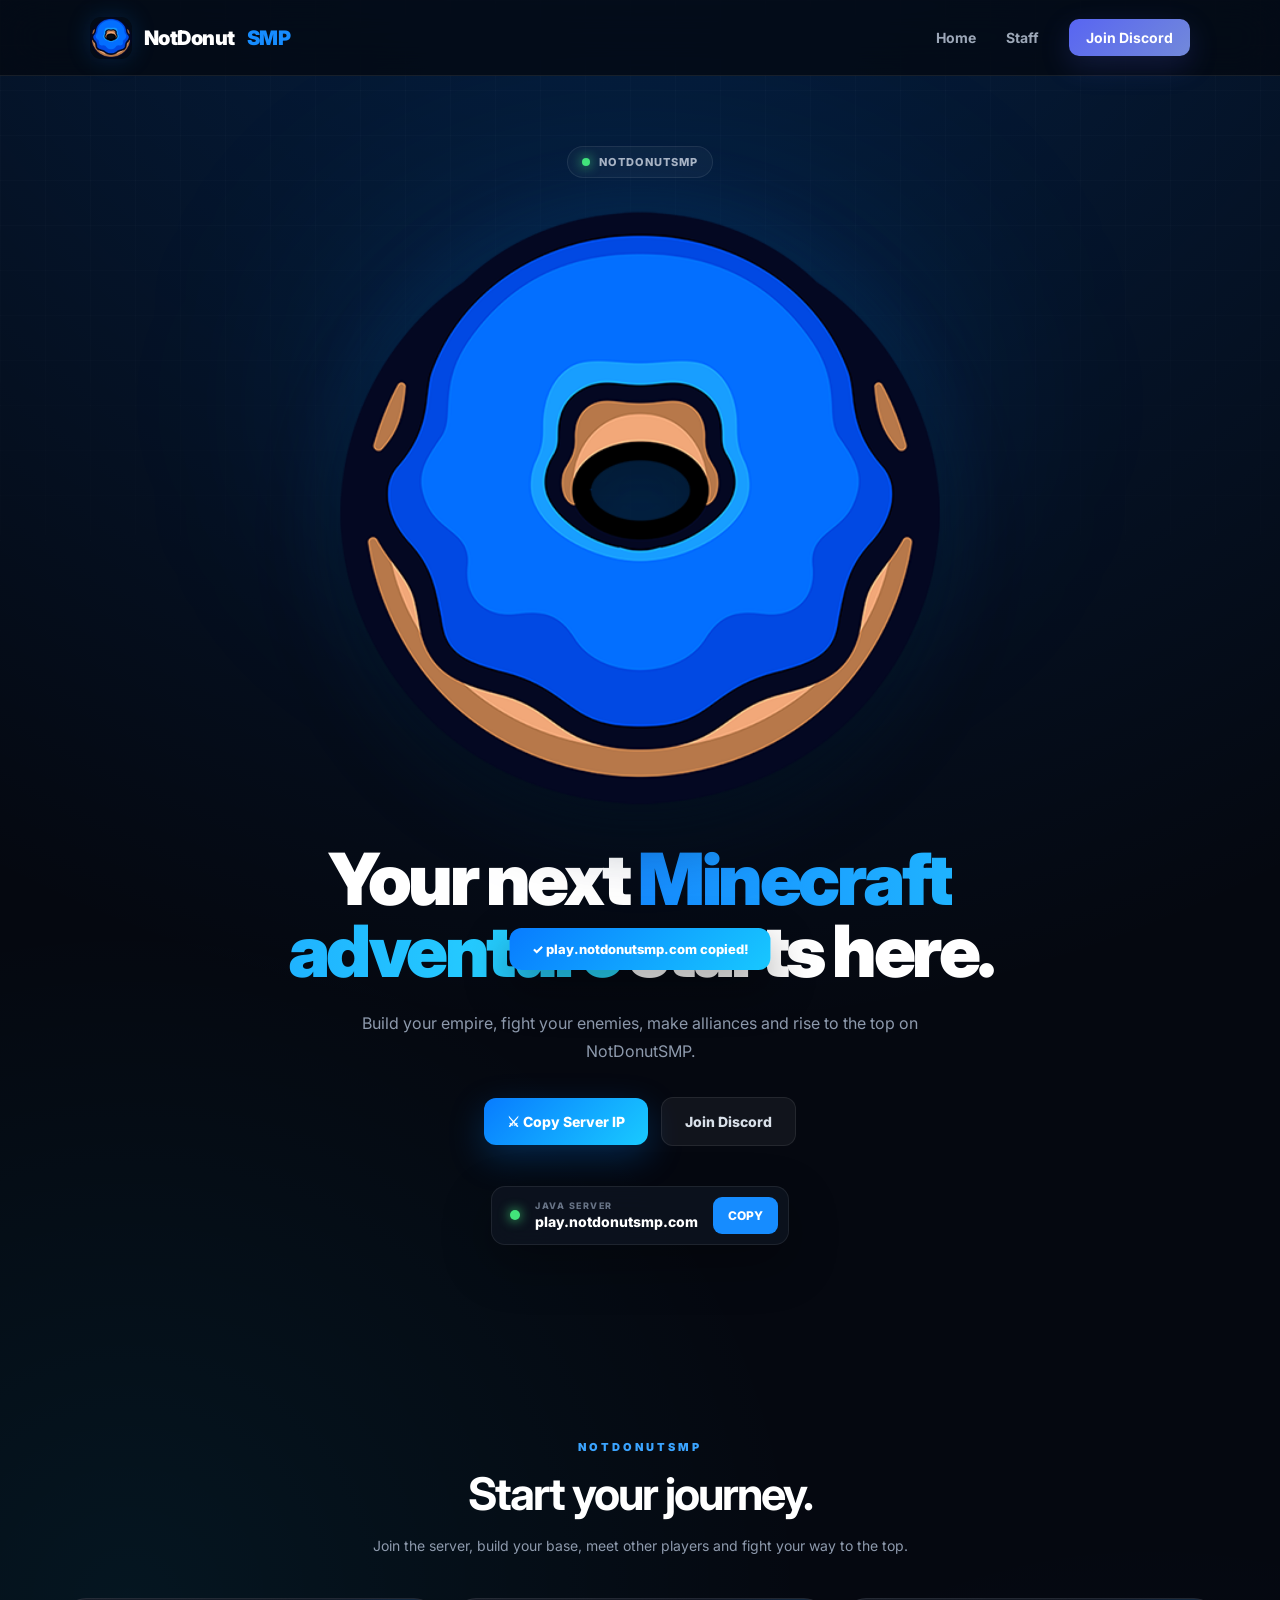
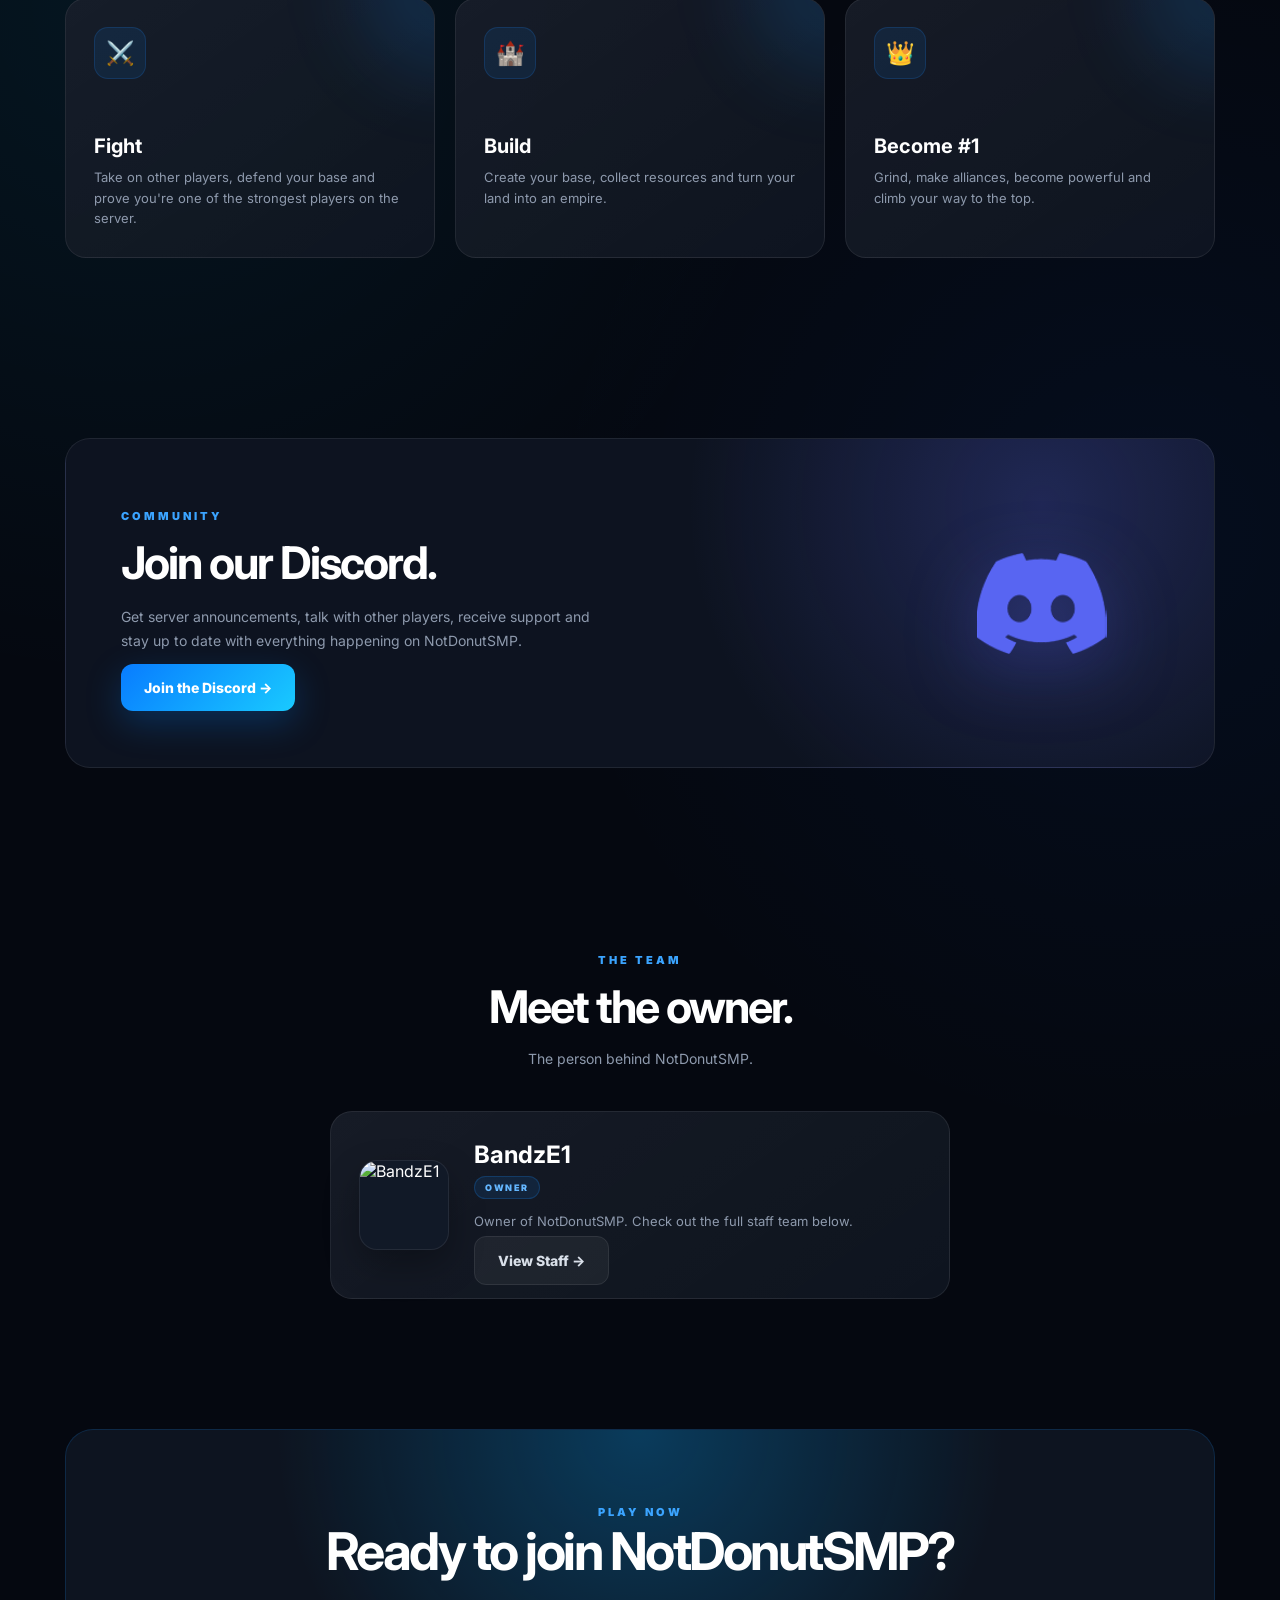
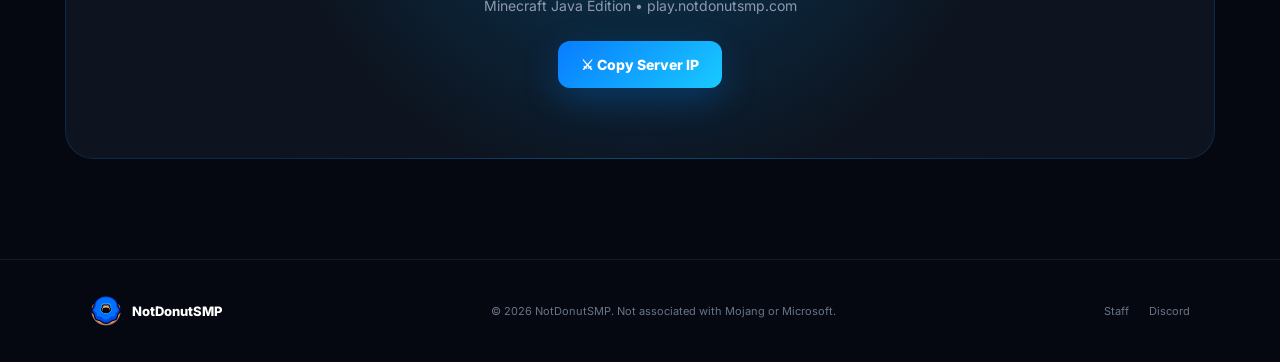
==== index.html @ 31cd3c26 "Update index.html" ====
<!DOCTYPE html>
<html lang="en">
<head>
    <meta charset="UTF-8">
    <meta name="viewport" content="width=device-width, initial-scale=1">
    <meta name="theme-color" content="#050914">

    <title>NotDonutSMP | Welcome</title>

    <link rel="icon" href="img/bcGCsev.png">

    <link
        href="https://fonts.googleapis.com/css2?family=Inter:wght@400;500;600;700;800;900&display=swap"
        rel="stylesheet"
    >

    <style>
        * {
            margin: 0;
            padding: 0;
            box-sizing: border-box;
        }

        :root {
            --blue: #168cff;
            --cyan: #25d8ff;
            --green: #42e47a;
            --background: #050810;
            --card: rgba(14, 20, 32, 0.82);
            --border: rgba(255,255,255,0.08);
            --muted: #8e9aad;
        }

        html {
            scroll-behavior: smooth;
        }

        body {
            min-height: 100vh;
            font-family: "Inter", sans-serif;
            color: white;

            background:
                radial-gradient(circle at 50% -10%, rgba(0,119,255,.24), transparent 35%),
                radial-gradient(circle at 10% 45%, rgba(0,204,255,.07), transparent 30%),
                radial-gradient(circle at 90% 60%, rgba(0,102,255,.06), transparent 25%),
                #050810;

            overflow-x: hidden;
        }

        a {
            color: inherit;
            text-decoration: none;
        }

        button {
            font-family: inherit;
        }

        /* BACKGROUND */

        .background-grid {
            position: fixed;
            inset: 0;
            z-index: -2;
            pointer-events: none;

            background-image:
                linear-gradient(rgba(255,255,255,.018) 1px, transparent 1px),
                linear-gradient(90deg, rgba(255,255,255,.018) 1px, transparent 1px);

            background-size: 45px 45px;

            mask-image:
                linear-gradient(to bottom, black, transparent 85%);
        }

        /* NAVBAR */

        .navbar {
            height: 76px;
            width: 100%;

            display: flex;
            align-items: center;
            justify-content: space-between;

            padding: 0 7%;

            position: sticky;
            top: 0;
            z-index: 1000;

            background: rgba(5,8,16,.76);
            backdrop-filter: blur(20px);

            border-bottom: 1px solid var(--border);
        }

        .brand {
            display: flex;
            align-items: center;
            gap: 12px;

            font-size: 20px;
            font-weight: 900;

            letter-spacing: -.5px;
        }

        .brand img {
            width: 42px;
            height: 42px;

            object-fit: cover;

            border-radius: 11px;

            box-shadow:
                0 0 25px rgba(22,140,255,.18);
        }

        .brand span {
            color: var(--blue);
        }

        .nav-links {
            display: flex;
            align-items: center;
            gap: 30px;

            font-size: 14px;
            font-weight: 700;
        }

        .nav-links a {
            color: #9da8b8;
            transition: .2s;
        }

        .nav-links a:hover {
            color: white;
        }

        .discord-nav {
            padding: 10px 17px;

            border-radius: 10px;

            color: white !important;

            background:
                linear-gradient(135deg, #5865f2, #7289da);

            box-shadow:
                0 10px 30px rgba(88,101,242,.18);
        }

        /* HERO */

        .hero {
            min-height: calc(100vh - 76px);

            display: flex;
            align-items: center;
            justify-content: center;
            flex-direction: column;

            text-align: center;

            padding: 70px 20px 100px;

            position: relative;
        }

        .hero-glow {
            position: absolute;

            width: 600px;
            height: 400px;

            top: 10%;

            background: rgba(0,132,255,.16);

            filter: blur(110px);

            border-radius: 50%;

            z-index: -1;
        }

        .online-pill {
            display: inline-flex;
            align-items: center;
            gap: 9px;

            padding: 8px 14px;

            margin-bottom: 30px;

            border-radius: 100px;

            background: rgba(255,255,255,.035);

            border:
                1px solid rgba(255,255,255,.08);

            color: #aab5c5;

            font-size: 11px;
            font-weight: 800;

            letter-spacing: 1px;

            text-transform: uppercase;
        }

        .online-dot {
            width: 8px;
            height: 8px;

            background: var(--green);

            border-radius: 50%;

            box-shadow:
                0 0 12px var(--green);
        }

        .hero-logo {
            width: min(600px, 88vw);

            filter:
                drop-shadow(0 25px 35px rgba(0,0,0,.45))
                drop-shadow(0 0 35px rgba(0,132,255,.15));

            animation:
                logoFloat 5s ease-in-out infinite;
        }

        @keyframes logoFloat {
            0%, 100% {
                transform: translateY(0);
            }

            50% {
                transform: translateY(-10px);
            }
        }

        .hero h1 {
            max-width: 850px;

            margin-top: 35px;

            font-size:
                clamp(40px, 6vw, 72px);

            line-height: 1;

            font-weight: 900;

            letter-spacing: -3.5px;
        }

        .gradient-text {
            background:
                linear-gradient(
                    90deg,
                    #168cff,
                    #29ddff
                );

            -webkit-background-clip: text;
            -webkit-text-fill-color: transparent;
        }

        .hero-description {
            max-width: 650px;

            margin-top: 22px;

            color: var(--muted);

            font-size: 16px;

            line-height: 1.75;
        }

        /* BUTTONS */

        .hero-buttons {
            display: flex;
            align-items: center;
            justify-content: center;

            flex-wrap: wrap;

            gap: 13px;

            margin-top: 32px;
        }

        .btn {
            border: none;

            padding: 15px 23px;

            border-radius: 12px;

            font-size: 14px;
            font-weight: 800;

            cursor: pointer;

            transition:
                transform .2s,
                box-shadow .2s,
                background .2s;
        }

        .btn:hover {
            transform: translateY(-3px);
        }

        .btn-primary {
            color: white;

            background:
                linear-gradient(
                    135deg,
                    #087cff,
                    #19caff
                );

            box-shadow:
                0 12px 35px
                rgba(0,132,255,.25);
        }

        .btn-primary:hover {
            box-shadow:
                0 18px 45px
                rgba(0,132,255,.4);
        }

        .btn-secondary {
            color: #d9e0e9;

            background:
                rgba(255,255,255,.05);

            border:
                1px solid var(--border);
        }

        .btn-secondary:hover {
            background:
                rgba(255,255,255,.09);
        }

        /* SERVER IP */

        .ip-box {
            margin-top: 40px;

            display: flex;
            align-items: center;
            gap: 15px;

            padding:
                10px 10px 10px 18px;

            border-radius: 14px;

            background:
                rgba(14,20,32,.82);

            border:
                1px solid var(--border);

            box-shadow:
                0 18px 50px rgba(0,0,0,.3);

            backdrop-filter: blur(14px);
        }

        .ip-status {
            width: 10px;
            height: 10px;

            border-radius: 50%;

            background: var(--green);

            box-shadow:
                0 0 12px var(--green);
        }

        .ip-text {
            text-align: left;
        }

        .ip-label {
            display: block;

            color: #677386;

            font-size: 9px;
            font-weight: 800;

            letter-spacing: 1.5px;

            text-transform: uppercase;
        }

        .ip-address {
            display: block;

            margin-top: 2px;

            color: white;

            font-size: 14px;
            font-weight: 800;
        }

        .copy-btn {
            padding: 11px 15px;

            border: none;

            border-radius: 9px;

            color: white;

            background: #168cff;

            font-size: 12px;
            font-weight: 800;

            cursor: pointer;
        }

        /* SECTIONS */

        .section {
            width: min(1150px, 92%);

            margin: auto;

            padding: 90px 0;
        }

        .section-header {
            text-align: center;

            margin-bottom: 40px;
        }

        .eyebrow {
            color: #3ba4ff;

            font-size: 11px;

            font-weight: 900;

            letter-spacing: 3px;

            text-transform: uppercase;
        }

        .section-header h2 {
            margin-top: 11px;

            font-size:
                clamp(30px, 4vw, 45px);

            letter-spacing: -2px;
        }

        .section-header p {
            max-width: 580px;

            margin: 13px auto 0;

            color: var(--muted);

            font-size: 14px;

            line-height: 1.7;
        }

        /* FEATURES */

        .features {
            display: grid;

            grid-template-columns:
                repeat(3, 1fr);

            gap: 20px;
        }

        .feature-card {
            position: relative;

            min-height: 260px;

            padding: 28px;

            overflow: hidden;

            border-radius: 21px;

            background:
                linear-gradient(
                    145deg,
                    rgba(255,255,255,.045),
                    rgba(255,255,255,.012)
                ),
                var(--card);

            border:
                1px solid var(--border);

            transition:
                transform .25s,
                border-color .25s,
                box-shadow .25s;
        }

        .feature-card:hover {
            transform: translateY(-7px);

            border-color:
                rgba(22,140,255,.38);

            box-shadow:
                0 25px 60px
                rgba(0,0,0,.35);
        }

        .feature-card::after {
            content: "";

            position: absolute;

            width: 180px;
            height: 180px;

            top: -100px;
            right: -100px;

            background:
                rgba(22,140,255,.14);

            border-radius: 50%;

            filter: blur(35px);
        }

        .feature-icon {
            width: 52px;
            height: 52px;

            display: grid;
            place-items: center;

            margin-bottom: 55px;

            border-radius: 14px;

            background:
                rgba(22,140,255,.1);

            border:
                1px solid
                rgba(22,140,255,.18);

            font-size: 23px;
        }

        .feature-card h3 {
            font-size: 20px;

            margin-bottom: 9px;
        }

        .feature-card p {
            color: var(--muted);

            font-size: 13px;

            line-height: 1.6;
        }

        /* DISCORD */

        .community-card {
            display: grid;

            grid-template-columns:
                1.4fr .6fr;

            min-height: 330px;

            border-radius: 25px;

            overflow: hidden;

            background:
                radial-gradient(
                    circle at 85% 20%,
                    rgba(88,101,242,.25),
                    transparent 35%
                ),
                #0d1320;

            border:
                1px solid var(--border);
        }

        .community-content {
            padding: 55px;

            display: flex;
            justify-content: center;
            flex-direction: column;
        }

        .community-content h2 {
            margin-top: 12px;

            font-size:
                clamp(30px, 4vw, 45px);

            letter-spacing: -2px;
        }

        .community-content p {
            max-width: 500px;

            margin: 15px 0 25px;

            color: var(--muted);

            font-size: 14px;

            line-height: 1.7;
        }

        .community-image {
            display: grid;
            place-items: center;

            padding: 40px;
        }

        .community-image img {
            width: 130px;

            filter:
                drop-shadow(
                    0 20px 35px
                    rgba(88,101,242,.3)
                );
        }

        /* OWNER */

        .owner-card {
            max-width: 620px;

            margin: auto;

            display: flex;
            align-items: center;

            gap: 25px;

            padding: 28px;

            border-radius: 22px;

            background:
                linear-gradient(
                    145deg,
                    rgba(255,255,255,.045),
                    rgba(255,255,255,.01)
                ),
                var(--card);

            border:
                1px solid var(--border);

            transition:
                transform .25s,
                border-color .25s;
        }

        .owner-card:hover {
            transform: translateY(-5px);

            border-color:
                rgba(22,140,255,.35);
        }

        .owner-head {
            width: 90px;
            height: 90px;

            flex-shrink: 0;

            border-radius: 18px;

            overflow: hidden;

            background: #111927;

            border:
                1px solid var(--border);

            box-shadow:
                0 15px 35px rgba(0,0,0,.3);
        }

        .owner-head img {
            width: 100%;
            height: 100%;

            object-fit: cover;
        }

        .owner-info h3 {
            font-size: 24px;
        }

        .owner-role {
            display: inline-block;

            margin-top: 7px;

            padding: 5px 10px;

            border-radius: 100px;

            color: #64b7ff;

            background:
                rgba(22,140,255,.11);

            border:
                1px solid
                rgba(22,140,255,.22);

            font-size: 9px;

            font-weight: 900;

            letter-spacing: 1.5px;

            text-transform: uppercase;
        }

        .owner-info p {
            margin-top: 12px;

            color: var(--muted);

            font-size: 13px;

            line-height: 1.6;
        }

        /* JOIN */

        .join-section {
            width: min(1150px, 92%);

            margin: 40px auto 100px;

            padding: 70px 25px;

            text-align: center;

            border-radius: 28px;

            position: relative;

            overflow: hidden;

            background:
                radial-gradient(
                    circle at 50% 0%,
                    rgba(0,166,255,.27),
                    transparent 55%
                ),
                #0d1420;

            border:
                1px solid
                rgba(22,140,255,.17);
        }

        .join-section h2 {
            font-size:
                clamp(34px, 5vw, 52px);

            letter-spacing: -2.5px;
        }

        .join-section p {
            margin:
                14px auto 27px;

            color: var(--muted);

            font-size: 14px;
        }

        /* FOOTER */

        footer {
            padding: 35px 7%;

            display: flex;
            align-items: center;
            justify-content: space-between;

            gap: 20px;

            border-top:
                1px solid var(--border);

            color: #697587;

            font-size: 11px;
        }

        .footer-brand {
            display: flex;
            align-items: center;

            gap: 10px;

            color: white;

            font-size: 13px;

            font-weight: 800;
        }

        .footer-brand img {
            width: 32px;
            height: 32px;

            border-radius: 8px;
        }

        .footer-links {
            display: flex;

            gap: 20px;
        }

        .footer-links a {
            transition: .2s;
        }

        .footer-links a:hover {
            color: white;
        }

        /* COPY POPUP */

        .toast {
            position: fixed;

            left: 50%;
            bottom: 30px;

            transform:
                translateX(-50%)
                translateY(100px);

            z-index: 9999;

            padding: 13px 22px;

            border-radius: 12px;

            color: white;

            background:
                linear-gradient(
                    135deg,
                    #087cff,
                    #18c8ff
                );

            font-size: 13px;
            font-weight: 800;

            box-shadow:
                0 18px 45px
                rgba(0,0,0,.4);

            transition:
                transform .3s
                cubic-bezier(.34,1.56,.64,1);
        }

        .toast.show {
            transform:
                translateX(-50%)
                translateY(0);
        }

        /* MOBILE */

        @media (max-width: 850px) {

            .navbar {
                padding: 0 5%;
            }

            .nav-links a:not(.discord-nav) {
                display: none;
            }

            .features {
                grid-template-columns: 1fr;
            }

            .community-card {
                grid-template-columns: 1fr;
            }

            .community-content {
                padding: 40px 28px;
                text-align: center;
            }

            .community-content p {
                margin-left: auto;
                margin-right: auto;
            }

            .community-image {
                padding-top: 0;
            }

            .hero h1 {
                letter-spacing: -2px;
            }

            .owner-card {
                flex-direction: column;
                text-align: center;
            }

            footer {
                flex-direction: column;
                text-align: center;
            }
        }
    </style>
</head>


<body>

<div class="background-grid"></div>


<!-- NAVBAR -->

<header class="navbar">

    <a href="index.html" class="brand">

        <img
            src="img/bcGCsev.png"
            alt="NotDonutSMP"
        >

        NotDonut<span>SMP</span>

    </a>


    <nav class="nav-links">

        <a href="index.html">
            Home
        </a>

        <a href="staff.html">
            Staff
        </a>

        <a
            class="discord-nav"
            href="https://discord.gg/zdaUByyf4b"
            target="_blank"
        >
            Join Discord
        </a>

    </nav>

</header>


<main>


<!-- HERO -->

<section class="hero">

    <div class="hero-glow"></div>


    <div class="online-pill">

        <span class="online-dot"></span>

        NOTDONUTSMP

    </div>


    <img
        class="hero-logo"
        src="img/logo.png"
        alt="NotDonutSMP Logo"
    >


    <h1>

        Your next

        <span class="gradient-text">
            Minecraft adventure
        </span>

        starts here.

    </h1>


    <p class="hero-description">

        Build your empire, fight your enemies,
        make alliances and rise to the top on
        NotDonutSMP.

    </p>


    <div class="hero-buttons">

        <button
            class="btn btn-primary"
            onclick="copyIP()"
        >
            ⚔ Copy Server IP
        </button>


        <a
            class="btn btn-secondary"
            href="https://discord.gg/zdaUByyf4b"
            target="_blank"
        >
            Join Discord
        </a>

    </div>


    <div class="ip-box">

        <span class="ip-status"></span>


        <div class="ip-text">

            <span class="ip-label">
                Java Server
            </span>

            <span class="ip-address">
                play.notdonutsmp.com
            </span>

        </div>


        <button
            class="copy-btn"
            onclick="copyIP()"
        >
            COPY
        </button>

    </div>

</section>


<!-- FEATURES -->

<section class="section">

    <div class="section-header">

        <span class="eyebrow">
            NOTDONUTSMP
        </span>

        <h2>
            Start your journey.
        </h2>

        <p>
            Join the server, build your base,
            meet other players and fight your
            way to the top.
        </p>

    </div>


    <div class="features">


        <div class="feature-card">

            <div class="feature-icon">
                ⚔️
            </div>

            <h3>
                Fight
            </h3>

            <p>
                Take on other players,
                defend your base and prove
                you're one of the strongest
                players on the server.
            </p>

        </div>


        <div class="feature-card">

            <div class="feature-icon">
                🏰
            </div>

            <h3>
                Build
            </h3>

            <p>
                Create your base, collect
                resources and turn your
                land into an empire.
            </p>

        </div>


        <div class="feature-card">

            <div class="feature-icon">
                👑
            </div>

            <h3>
                Become #1
            </h3>

            <p>
                Grind, make alliances,
                become powerful and climb
                your way to the top.
            </p>

        </div>

    </div>

</section>


<!-- DISCORD -->

<section class="section">

    <div class="community-card">

        <div class="community-content">

            <span class="eyebrow">
                COMMUNITY
            </span>

            <h2>
                Join our Discord.
            </h2>

            <p>
                Get server announcements,
                talk with other players,
                receive support and stay
                up to date with everything
                happening on NotDonutSMP.
            </p>


            <div>

                <a
                    class="btn btn-primary"
                    href="https://discord.gg/zdaUByyf4b"
                    target="_blank"
                >
                    Join the Discord →
                </a>

            </div>

        </div>


        <div class="community-image">

            <img
                src="img/discord.png"
                alt="Discord"
            >

        </div>

    </div>

</section>


<!-- OWNER -->

<section class="section">

    <div class="section-header">

        <span class="eyebrow">
            THE TEAM
        </span>

        <h2>
            Meet the owner.
        </h2>

        <p>
            The person behind NotDonutSMP.
        </p>

    </div>


    <div class="owner-card">


        <div class="owner-head">

            <img
                src="https://minotar.net/helm/BandzE1/100"
                alt="BandzE1"
            >

        </div>


        <div class="owner-info">

            <h3>
                BandzE1
            </h3>

            <span class="owner-role">
                Owner
            </span>

            <p>
                Owner of NotDonutSMP.
                Check out the full staff
                team below.
            </p>


            <div style="margin-top:18px;">

                <a
                    href="staff.html"
                    class="btn btn-secondary"
                >
                    View Staff →
                </a>

            </div>

        </div>

    </div>

</section>


<!-- JOIN -->

<section class="join-section">

    <span class="eyebrow">
        PLAY NOW
    </span>

    <h2>
        Ready to join NotDonutSMP?
    </h2>

    <p>
        Minecraft Java Edition
        • play.notdonutsmp.com
    </p>

    <button
        class="btn btn-primary"
        onclick="copyIP()"
    >
        ⚔ Copy Server IP
    </button>

</section>


</main>


<!-- FOOTER -->

<footer>

    <div class="footer-brand">

        <img
            src="img/bcGCsev.png"
            alt=""
        >

        NotDonutSMP

    </div>


    <div>
        © 2026 NotDonutSMP.
        Not associated with Mojang or Microsoft.
    </div>


    <div class="footer-links">

        <a href="staff.html">
            Staff
        </a>

        <a
            href="https://discord.gg/zdaUByyf4b"
            target="_blank"
        >
            Discord
        </a>

    </div>

</footer>


<!-- COPY POPUP -->

<div
    class="toast"
    id="toast"
>
    ✓ play.notdonutsmp.com copied!
</div>


<script>

function copyIP() {

    navigator.clipboard
        .writeText(
            "play.notdonutsmp.com"
        )
        .then(() => {

            const toast =
                document.getElementById(
                    "toast"
                );

            toast.classList.add(
                "show"
            );

            setTimeout(() => {

                toast.classList.remove(
                    "show"
                );

            }, 2200);

        });

}

</script>


</body>
</html>
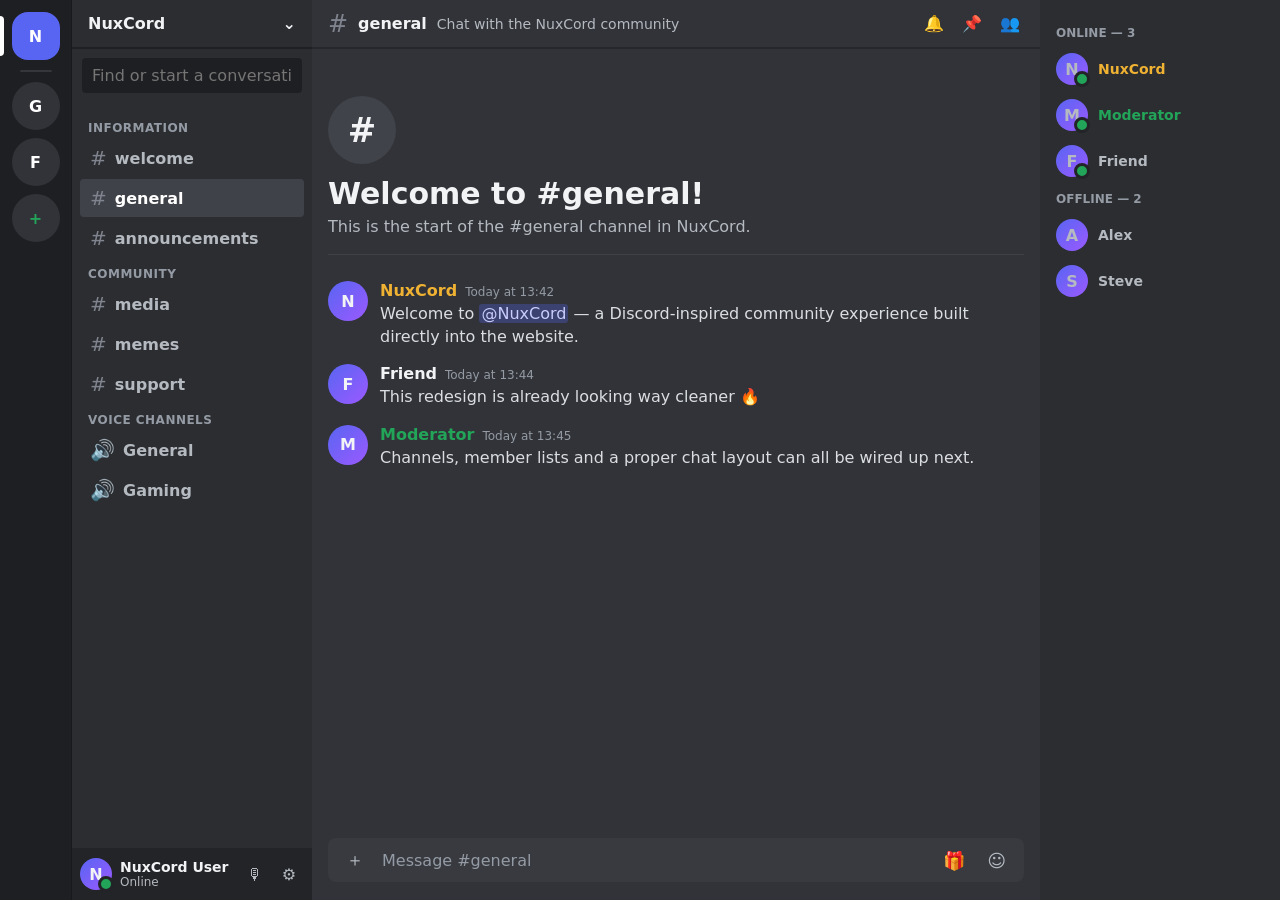
==== commit e1cb2e43: "Update index.html" ====
--- a/index.html
+++ b/index.html
@@ -1,1443 +1,531 @@
 <!DOCTYPE html>
 <html lang="en">
 <head>
-    <meta charset="UTF-8">
-    <meta name="viewport" content="width=device-width, initial-scale=1">
-    <meta name="theme-color" content="#050914">
-
-    <title>NotDonutSMP | Welcome</title>
-
-    <link rel="icon" href="img/bcGCsev.png">
-
-    <link
-        href="https://fonts.googleapis.com/css2?family=Inter:wght@400;500;600;700;800;900&display=swap"
-        rel="stylesheet"
-    >
-
-    <style>
-        * {
-            margin: 0;
-            padding: 0;
-            box-sizing: border-box;
-        }
-
-        :root {
-            --blue: #168cff;
-            --cyan: #25d8ff;
-            --green: #42e47a;
-            --background: #050810;
-            --card: rgba(14, 20, 32, 0.82);
-            --border: rgba(255,255,255,0.08);
-            --muted: #8e9aad;
-        }
-
-        html {
-            scroll-behavior: smooth;
-        }
-
-        body {
-            min-height: 100vh;
-            font-family: "Inter", sans-serif;
-            color: white;
-
-            background:
-                radial-gradient(circle at 50% -10%, rgba(0,119,255,.24), transparent 35%),
-                radial-gradient(circle at 10% 45%, rgba(0,204,255,.07), transparent 30%),
-                radial-gradient(circle at 90% 60%, rgba(0,102,255,.06), transparent 25%),
-                #050810;
-
-            overflow-x: hidden;
-        }
-
-        a {
-            color: inherit;
-            text-decoration: none;
-        }
-
-        button {
-            font-family: inherit;
-        }
-
-        /* BACKGROUND */
-
-        .background-grid {
-            position: fixed;
-            inset: 0;
-            z-index: -2;
-            pointer-events: none;
-
-            background-image:
-                linear-gradient(rgba(255,255,255,.018) 1px, transparent 1px),
-                linear-gradient(90deg, rgba(255,255,255,.018) 1px, transparent 1px);
-
-            background-size: 45px 45px;
-
-            mask-image:
-                linear-gradient(to bottom, black, transparent 85%);
-        }
-
-        /* NAVBAR */
-
-        .navbar {
-            height: 76px;
-            width: 100%;
-
-            display: flex;
-            align-items: center;
-            justify-content: space-between;
-
-            padding: 0 7%;
-
-            position: sticky;
-            top: 0;
-            z-index: 1000;
-
-            background: rgba(5,8,16,.76);
-            backdrop-filter: blur(20px);
-
-            border-bottom: 1px solid var(--border);
-        }
-
-        .brand {
-            display: flex;
-            align-items: center;
-            gap: 12px;
-
-            font-size: 20px;
-            font-weight: 900;
-
-            letter-spacing: -.5px;
-        }
-
-        .brand img {
-            width: 42px;
-            height: 42px;
-
-            object-fit: cover;
-
-            border-radius: 11px;
-
-            box-shadow:
-                0 0 25px rgba(22,140,255,.18);
-        }
-
-        .brand span {
-            color: var(--blue);
-        }
-
-        .nav-links {
-            display: flex;
-            align-items: center;
-            gap: 30px;
-
-            font-size: 14px;
-            font-weight: 700;
-        }
-
-        .nav-links a {
-            color: #9da8b8;
-            transition: .2s;
-        }
-
-        .nav-links a:hover {
-            color: white;
-        }
-
-        .discord-nav {
-            padding: 10px 17px;
-
-            border-radius: 10px;
-
-            color: white !important;
-
-            background:
-                linear-gradient(135deg, #5865f2, #7289da);
-
-            box-shadow:
-                0 10px 30px rgba(88,101,242,.18);
-        }
-
-        /* HERO */
-
-        .hero {
-            min-height: calc(100vh - 76px);
-
-            display: flex;
-            align-items: center;
-            justify-content: center;
-            flex-direction: column;
-
-            text-align: center;
-
-            padding: 70px 20px 100px;
-
-            position: relative;
-        }
-
-        .hero-glow {
-            position: absolute;
-
-            width: 600px;
-            height: 400px;
-
-            top: 10%;
-
-            background: rgba(0,132,255,.16);
-
-            filter: blur(110px);
-
-            border-radius: 50%;
-
-            z-index: -1;
-        }
-
-        .online-pill {
-            display: inline-flex;
-            align-items: center;
-            gap: 9px;
-
-            padding: 8px 14px;
-
-            margin-bottom: 30px;
-
-            border-radius: 100px;
-
-            background: rgba(255,255,255,.035);
-
-            border:
-                1px solid rgba(255,255,255,.08);
-
-            color: #aab5c5;
-
-            font-size: 11px;
-            font-weight: 800;
-
-            letter-spacing: 1px;
-
-            text-transform: uppercase;
-        }
-
-        .online-dot {
-            width: 8px;
-            height: 8px;
-
-            background: var(--green);
-
-            border-radius: 50%;
-
-            box-shadow:
-                0 0 12px var(--green);
-        }
-
-        .hero-logo {
-            width: min(600px, 88vw);
-
-            filter:
-                drop-shadow(0 25px 35px rgba(0,0,0,.45))
-                drop-shadow(0 0 35px rgba(0,132,255,.15));
-
-            animation:
-                logoFloat 5s ease-in-out infinite;
-        }
-
-        @keyframes logoFloat {
-            0%, 100% {
-                transform: translateY(0);
-            }
-
-            50% {
-                transform: translateY(-10px);
-            }
-        }
-
-        .hero h1 {
-            max-width: 850px;
-
-            margin-top: 35px;
-
-            font-size:
-                clamp(40px, 6vw, 72px);
-
-            line-height: 1;
-
-            font-weight: 900;
-
-            letter-spacing: -3.5px;
-        }
-
-        .gradient-text {
-            background:
-                linear-gradient(
-                    90deg,
-                    #168cff,
-                    #29ddff
-                );
-
-            -webkit-background-clip: text;
-            -webkit-text-fill-color: transparent;
-        }
-
-        .hero-description {
-            max-width: 650px;
-
-            margin-top: 22px;
-
-            color: var(--muted);
-
-            font-size: 16px;
-
-            line-height: 1.75;
-        }
-
-        /* BUTTONS */
-
-        .hero-buttons {
-            display: flex;
-            align-items: center;
-            justify-content: center;
-
-            flex-wrap: wrap;
-
-            gap: 13px;
-
-            margin-top: 32px;
-        }
-
-        .btn {
-            border: none;
-
-            padding: 15px 23px;
-
-            border-radius: 12px;
-
-            font-size: 14px;
-            font-weight: 800;
-
-            cursor: pointer;
-
-            transition:
-                transform .2s,
-                box-shadow .2s,
-                background .2s;
-        }
-
-        .btn:hover {
-            transform: translateY(-3px);
-        }
-
-        .btn-primary {
-            color: white;
-
-            background:
-                linear-gradient(
-                    135deg,
-                    #087cff,
-                    #19caff
-                );
-
-            box-shadow:
-                0 12px 35px
-                rgba(0,132,255,.25);
-        }
-
-        .btn-primary:hover {
-            box-shadow:
-                0 18px 45px
-                rgba(0,132,255,.4);
-        }
-
-        .btn-secondary {
-            color: #d9e0e9;
-
-            background:
-                rgba(255,255,255,.05);
-
-            border:
-                1px solid var(--border);
-        }
-
-        .btn-secondary:hover {
-            background:
-                rgba(255,255,255,.09);
-        }
-
-        /* SERVER IP */
-
-        .ip-box {
-            margin-top: 40px;
-
-            display: flex;
-            align-items: center;
-            gap: 15px;
-
-            padding:
-                10px 10px 10px 18px;
-
-            border-radius: 14px;
-
-            background:
-                rgba(14,20,32,.82);
-
-            border:
-                1px solid var(--border);
-
-            box-shadow:
-                0 18px 50px rgba(0,0,0,.3);
-
-            backdrop-filter: blur(14px);
-        }
-
-        .ip-status {
-            width: 10px;
-            height: 10px;
-
-            border-radius: 50%;
-
-            background: var(--green);
-
-            box-shadow:
-                0 0 12px var(--green);
-        }
-
-        .ip-text {
-            text-align: left;
-        }
-
-        .ip-label {
-            display: block;
-
-            color: #677386;
-
-            font-size: 9px;
-            font-weight: 800;
-
-            letter-spacing: 1.5px;
-
-            text-transform: uppercase;
-        }
-
-        .ip-address {
-            display: block;
-
-            margin-top: 2px;
-
-            color: white;
-
-            font-size: 14px;
-            font-weight: 800;
-        }
-
-        .copy-btn {
-            padding: 11px 15px;
-
-            border: none;
-
-            border-radius: 9px;
-
-            color: white;
-
-            background: #168cff;
-
-            font-size: 12px;
-            font-weight: 800;
-
-            cursor: pointer;
-        }
-
-        /* SECTIONS */
-
-        .section {
-            width: min(1150px, 92%);
-
-            margin: auto;
-
-            padding: 90px 0;
-        }
-
-        .section-header {
-            text-align: center;
-
-            margin-bottom: 40px;
-        }
-
-        .eyebrow {
-            color: #3ba4ff;
-
-            font-size: 11px;
-
-            font-weight: 900;
-
-            letter-spacing: 3px;
-
-            text-transform: uppercase;
-        }
-
-        .section-header h2 {
-            margin-top: 11px;
-
-            font-size:
-                clamp(30px, 4vw, 45px);
-
-            letter-spacing: -2px;
-        }
-
-        .section-header p {
-            max-width: 580px;
-
-            margin: 13px auto 0;
-
-            color: var(--muted);
-
-            font-size: 14px;
-
-            line-height: 1.7;
-        }
-
-        /* FEATURES */
-
-        .features {
-            display: grid;
-
-            grid-template-columns:
-                repeat(3, 1fr);
-
-            gap: 20px;
-        }
-
-        .feature-card {
-            position: relative;
-
-            min-height: 260px;
-
-            padding: 28px;
-
-            overflow: hidden;
-
-            border-radius: 21px;
-
-            background:
-                linear-gradient(
-                    145deg,
-                    rgba(255,255,255,.045),
-                    rgba(255,255,255,.012)
-                ),
-                var(--card);
-
-            border:
-                1px solid var(--border);
-
-            transition:
-                transform .25s,
-                border-color .25s,
-                box-shadow .25s;
-        }
-
-        .feature-card:hover {
-            transform: translateY(-7px);
-
-            border-color:
-                rgba(22,140,255,.38);
-
-            box-shadow:
-                0 25px 60px
-                rgba(0,0,0,.35);
-        }
-
-        .feature-card::after {
-            content: "";
-
-            position: absolute;
-
-            width: 180px;
-            height: 180px;
-
-            top: -100px;
-            right: -100px;
-
-            background:
-                rgba(22,140,255,.14);
-
-            border-radius: 50%;
-
-            filter: blur(35px);
-        }
-
-        .feature-icon {
-            width: 52px;
-            height: 52px;
-
-            display: grid;
-            place-items: center;
-
-            margin-bottom: 55px;
-
-            border-radius: 14px;
-
-            background:
-                rgba(22,140,255,.1);
-
-            border:
-                1px solid
-                rgba(22,140,255,.18);
-
-            font-size: 23px;
-        }
-
-        .feature-card h3 {
-            font-size: 20px;
-
-            margin-bottom: 9px;
-        }
-
-        .feature-card p {
-            color: var(--muted);
-
-            font-size: 13px;
-
-            line-height: 1.6;
-        }
-
-        /* DISCORD */
-
-        .community-card {
-            display: grid;
-
-            grid-template-columns:
-                1.4fr .6fr;
-
-            min-height: 330px;
-
-            border-radius: 25px;
-
-            overflow: hidden;
-
-            background:
-                radial-gradient(
-                    circle at 85% 20%,
-                    rgba(88,101,242,.25),
-                    transparent 35%
-                ),
-                #0d1320;
-
-            border:
-                1px solid var(--border);
-        }
-
-        .community-content {
-            padding: 55px;
-
-            display: flex;
-            justify-content: center;
-            flex-direction: column;
-        }
-
-        .community-content h2 {
-            margin-top: 12px;
-
-            font-size:
-                clamp(30px, 4vw, 45px);
-
-            letter-spacing: -2px;
-        }
-
-        .community-content p {
-            max-width: 500px;
-
-            margin: 15px 0 25px;
-
-            color: var(--muted);
-
-            font-size: 14px;
-
-            line-height: 1.7;
-        }
-
-        .community-image {
-            display: grid;
-            place-items: center;
-
-            padding: 40px;
-        }
-
-        .community-image img {
-            width: 130px;
-
-            filter:
-                drop-shadow(
-                    0 20px 35px
-                    rgba(88,101,242,.3)
-                );
-        }
-
-        /* OWNER */
-
-        .owner-card {
-            max-width: 620px;
-
-            margin: auto;
-
-            display: flex;
-            align-items: center;
-
-            gap: 25px;
-
-            padding: 28px;
-
-            border-radius: 22px;
-
-            background:
-                linear-gradient(
-                    145deg,
-                    rgba(255,255,255,.045),
-                    rgba(255,255,255,.01)
-                ),
-                var(--card);
-
-            border:
-                1px solid var(--border);
-
-            transition:
-                transform .25s,
-                border-color .25s;
-        }
-
-        .owner-card:hover {
-            transform: translateY(-5px);
-
-            border-color:
-                rgba(22,140,255,.35);
-        }
-
-        .owner-head {
-            width: 90px;
-            height: 90px;
-
-            flex-shrink: 0;
-
-            border-radius: 18px;
-
-            overflow: hidden;
-
-            background: #111927;
-
-            border:
-                1px solid var(--border);
-
-            box-shadow:
-                0 15px 35px rgba(0,0,0,.3);
-        }
-
-        .owner-head img {
-            width: 100%;
-            height: 100%;
-
-            object-fit: cover;
-        }
-
-        .owner-info h3 {
-            font-size: 24px;
-        }
-
-        .owner-role {
-            display: inline-block;
-
-            margin-top: 7px;
-
-            padding: 5px 10px;
-
-            border-radius: 100px;
-
-            color: #64b7ff;
-
-            background:
-                rgba(22,140,255,.11);
-
-            border:
-                1px solid
-                rgba(22,140,255,.22);
-
-            font-size: 9px;
-
-            font-weight: 900;
-
-            letter-spacing: 1.5px;
-
-            text-transform: uppercase;
-        }
-
-        .owner-info p {
-            margin-top: 12px;
-
-            color: var(--muted);
-
-            font-size: 13px;
-
-            line-height: 1.6;
-        }
-
-        /* JOIN */
-
-        .join-section {
-            width: min(1150px, 92%);
-
-            margin: 40px auto 100px;
-
-            padding: 70px 25px;
-
-            text-align: center;
-
-            border-radius: 28px;
-
-            position: relative;
-
-            overflow: hidden;
-
-            background:
-                radial-gradient(
-                    circle at 50% 0%,
-                    rgba(0,166,255,.27),
-                    transparent 55%
-                ),
-                #0d1420;
-
-            border:
-                1px solid
-                rgba(22,140,255,.17);
-        }
-
-        .join-section h2 {
-            font-size:
-                clamp(34px, 5vw, 52px);
-
-            letter-spacing: -2.5px;
-        }
-
-        .join-section p {
-            margin:
-                14px auto 27px;
-
-            color: var(--muted);
-
-            font-size: 14px;
-        }
-
-        /* FOOTER */
-
-        footer {
-            padding: 35px 7%;
-
-            display: flex;
-            align-items: center;
-            justify-content: space-between;
-
-            gap: 20px;
-
-            border-top:
-                1px solid var(--border);
-
-            color: #697587;
-
-            font-size: 11px;
-        }
-
-        .footer-brand {
-            display: flex;
-            align-items: center;
-
-            gap: 10px;
-
-            color: white;
-
-            font-size: 13px;
-
-            font-weight: 800;
-        }
-
-        .footer-brand img {
-            width: 32px;
-            height: 32px;
-
-            border-radius: 8px;
-        }
-
-        .footer-links {
-            display: flex;
-
-            gap: 20px;
-        }
-
-        .footer-links a {
-            transition: .2s;
-        }
-
-        .footer-links a:hover {
-            color: white;
-        }
-
-        /* COPY POPUP */
-
-        .toast {
-            position: fixed;
-
-            left: 50%;
-            bottom: 30px;
-
-            transform:
-                translateX(-50%)
-                translateY(100px);
-
-            z-index: 9999;
-
-            padding: 13px 22px;
-
-            border-radius: 12px;
-
-            color: white;
-
-            background:
-                linear-gradient(
-                    135deg,
-                    #087cff,
-                    #18c8ff
-                );
-
-            font-size: 13px;
-            font-weight: 800;
-
-            box-shadow:
-                0 18px 45px
-                rgba(0,0,0,.4);
-
-            transition:
-                transform .3s
-                cubic-bezier(.34,1.56,.64,1);
-        }
-
-        .toast.show {
-            transform:
-                translateX(-50%)
-                translateY(0);
-        }
-
-        /* MOBILE */
-
-        @media (max-width: 850px) {
-
-            .navbar {
-                padding: 0 5%;
-            }
-
-            .nav-links a:not(.discord-nav) {
-                display: none;
-            }
-
-            .features {
-                grid-template-columns: 1fr;
-            }
-
-            .community-card {
-                grid-template-columns: 1fr;
-            }
-
-            .community-content {
-                padding: 40px 28px;
-                text-align: center;
-            }
-
-            .community-content p {
-                margin-left: auto;
-                margin-right: auto;
-            }
-
-            .community-image {
-                padding-top: 0;
-            }
-
-            .hero h1 {
-                letter-spacing: -2px;
-            }
-
-            .owner-card {
-                flex-direction: column;
-                text-align: center;
-            }
-
-            footer {
-                flex-direction: column;
-                text-align: center;
-            }
-        }
-    </style>
+  <meta charset="UTF-8" />
+  <meta name="viewport" content="width=device-width, initial-scale=1.0" />
+  <title>NuxCord</title>
+  <style>
+    :root {
+      --bg: #1e1f22;
+      --panel: #2b2d31;
+      --panel-2: #313338;
+      --panel-3: #232428;
+      --text: #f2f3f5;
+      --muted: #b5bac1;
+      --faint: #949ba4;
+      --accent: #5865f2;
+      --accent-hover: #4752c4;
+      --green: #23a559;
+      --red: #f23f42;
+      --line: #3f4147;
+      --hover: #35373c;
+    }
+
+    * { box-sizing: border-box; }
+    html, body { height: 100%; }
+    body {
+      margin: 0;
+      font-family: Inter, ui-sans-serif, system-ui, -apple-system, BlinkMacSystemFont, "Segoe UI", sans-serif;
+      background: var(--bg);
+      color: var(--text);
+      overflow: hidden;
+    }
+
+    button, input { font: inherit; }
+    button { cursor: pointer; }
+
+    .app {
+      display: grid;
+      grid-template-columns: 72px 240px minmax(0, 1fr) 240px;
+      height: 100vh;
+      min-height: 0;
+    }
+
+    .servers {
+      background: #1e1f22;
+      padding: 12px 0;
+      display: flex;
+      flex-direction: column;
+      align-items: center;
+      gap: 8px;
+      border-right: 1px solid #18191c;
+    }
+
+    .server-icon,
+    .add-server {
+      width: 48px;
+      height: 48px;
+      border: 0;
+      border-radius: 50%;
+      display: grid;
+      place-items: center;
+      color: #fff;
+      background: #313338;
+      font-weight: 800;
+      transition: .18s ease;
+      position: relative;
+    }
+
+    .server-icon.active {
+      background: var(--accent);
+      border-radius: 16px;
+    }
+
+    .server-icon.active::before {
+      content: "";
+      position: absolute;
+      left: -12px;
+      width: 4px;
+      height: 40px;
+      border-radius: 0 4px 4px 0;
+      background: white;
+    }
+
+    .server-icon:hover,
+    .add-server:hover {
+      border-radius: 16px;
+      background: var(--accent);
+    }
+
+    .add-server { color: var(--green); }
+    .add-server:hover { color: white; background: var(--green); }
+
+    .divider {
+      width: 32px;
+      height: 2px;
+      border-radius: 2px;
+      background: #35363c;
+      margin: 2px 0;
+    }
+
+    .sidebar {
+      background: var(--panel);
+      display: flex;
+      flex-direction: column;
+      min-width: 0;
+    }
+
+    .server-title {
+      height: 48px;
+      padding: 0 16px;
+      display: flex;
+      align-items: center;
+      justify-content: space-between;
+      font-weight: 700;
+      border-bottom: 1px solid #1f2024;
+      box-shadow: 0 1px 0 #1f2024;
+    }
+
+    .channel-search {
+      padding: 10px;
+    }
+
+    .channel-search input {
+      width: 100%;
+      border: 0;
+      outline: 0;
+      border-radius: 4px;
+      padding: 8px 10px;
+      color: var(--text);
+      background: #1e1f22;
+    }
+
+    .channels {
+      flex: 1;
+      overflow: auto;
+      padding: 8px;
+    }
+
+    .category {
+      margin: 10px 8px 4px;
+      font-size: 12px;
+      font-weight: 800;
+      color: var(--faint);
+      text-transform: uppercase;
+      letter-spacing: .04em;
+    }
+
+    .channel {
+      display: flex;
+      align-items: center;
+      gap: 8px;
+      padding: 7px 10px;
+      border-radius: 4px;
+      color: var(--muted);
+      font-weight: 600;
+      margin-bottom: 2px;
+    }
+
+    .channel:hover { background: var(--hover); color: var(--text); }
+    .channel.active { background: #404249; color: white; }
+    .channel .hash { color: #80848e; font-size: 20px; font-weight: 400; }
+
+    .user-bar {
+      height: 52px;
+      background: #232428;
+      display: flex;
+      align-items: center;
+      padding: 8px;
+      gap: 8px;
+    }
+
+    .avatar {
+      width: 32px;
+      height: 32px;
+      border-radius: 50%;
+      display: grid;
+      place-items: center;
+      font-weight: 800;
+      background: linear-gradient(135deg, #5865f2, #9b59ff);
+      position: relative;
+      flex: 0 0 auto;
+    }
+
+    .avatar.online::after {
+      content: "";
+      width: 10px;
+      height: 10px;
+      border-radius: 50%;
+      background: var(--green);
+      border: 3px solid #232428;
+      position: absolute;
+      right: -2px;
+      bottom: -2px;
+    }
+
+    .user-meta { min-width: 0; flex: 1; }
+    .user-name { font-size: 14px; font-weight: 700; white-space: nowrap; overflow: hidden; text-overflow: ellipsis; }
+    .user-status { font-size: 12px; color: var(--muted); }
+
+    .user-actions { display: flex; gap: 4px; }
+    .icon-btn {
+      border: 0;
+      background: transparent;
+      color: var(--muted);
+      border-radius: 4px;
+      width: 30px;
+      height: 30px;
+    }
+    .icon-btn:hover { background: #34363c; color: white; }
+
+    .chat {
+      background: var(--panel-2);
+      display: flex;
+      flex-direction: column;
+      min-width: 0;
+    }
+
+    .chat-header {
+      height: 48px;
+      display: flex;
+      align-items: center;
+      padding: 0 16px;
+      border-bottom: 1px solid #26272b;
+      box-shadow: 0 1px 0 #26272b;
+      gap: 10px;
+    }
+
+    .chat-header .hash { color: #80848e; font-size: 24px; }
+    .chat-title { font-weight: 800; }
+    .chat-topic { color: var(--muted); font-size: 14px; white-space: nowrap; overflow: hidden; text-overflow: ellipsis; }
+    .chat-tools { margin-left: auto; display: flex; gap: 8px; }
+
+    .messages {
+      flex: 1;
+      overflow-y: auto;
+      padding: 20px 16px 12px;
+    }
+
+    .welcome {
+      padding: 28px 0 18px;
+      border-bottom: 1px solid var(--line);
+      margin-bottom: 18px;
+    }
+
+    .welcome-icon {
+      width: 68px;
+      height: 68px;
+      border-radius: 50%;
+      display: grid;
+      place-items: center;
+      background: #41434a;
+      font-size: 34px;
+      font-weight: 900;
+      margin-bottom: 12px;
+    }
+
+    .welcome h1 { margin: 0 0 6px; font-size: 30px; }
+    .welcome p { margin: 0; color: var(--muted); }
+
+    .message {
+      display: grid;
+      grid-template-columns: 40px minmax(0, 1fr);
+      gap: 12px;
+      padding: 8px 0;
+    }
+
+    .message:hover { background: rgba(0,0,0,.05); }
+    .message .avatar { width: 40px; height: 40px; }
+    .message-head { display: flex; align-items: baseline; gap: 8px; }
+    .message-author { font-weight: 800; }
+    .message-time { font-size: 12px; color: var(--faint); }
+    .message-text { color: #dbdee1; line-height: 1.45; margin-top: 2px; }
+    .mention { color: #c9cdfb; background: rgba(88,101,242,.3); padding: 0 2px; border-radius: 3px; }
+
+    .composer-wrap { padding: 0 16px 18px; }
+    .composer {
+      min-height: 44px;
+      background: #383a40;
+      border-radius: 8px;
+      display: flex;
+      align-items: center;
+      padding: 0 12px;
+      gap: 10px;
+    }
+
+    .composer input {
+      flex: 1;
+      border: 0;
+      outline: 0;
+      background: transparent;
+      color: white;
+      min-width: 0;
+    }
+
+    .composer input::placeholder { color: #949ba4; }
+    .composer button {
+      border: 0;
+      background: transparent;
+      color: var(--muted);
+      font-size: 18px;
+    }
+    .composer button:hover { color: white; }
+
+    .members {
+      background: var(--panel);
+      padding: 18px 8px;
+      overflow-y: auto;
+    }
+
+    .member-group {
+      color: var(--faint);
+      font-size: 12px;
+      font-weight: 800;
+      text-transform: uppercase;
+      margin: 8px 8px 6px;
+    }
+
+    .member {
+      display: flex;
+      align-items: center;
+      gap: 10px;
+      padding: 7px 8px;
+      border-radius: 4px;
+      color: var(--muted);
+    }
+
+    .member:hover { background: var(--hover); color: white; }
+    .member .avatar { width: 32px; height: 32px; }
+    .member .name { font-weight: 700; font-size: 14px; }
+    .role-owner { color: #f0b232; }
+    .role-mod { color: #23a559; }
+
+    .mobile-toggle { display: none; }
+
+    @media (max-width: 1050px) {
+      .app { grid-template-columns: 72px 240px minmax(0,1fr); }
+      .members { display: none; }
+    }
+
+    @media (max-width: 760px) {
+      .app { grid-template-columns: 64px minmax(0,1fr); }
+      .sidebar {
+        position: fixed;
+        left: 64px;
+        top: 0;
+        bottom: 0;
+        width: 240px;
+        z-index: 20;
+        transform: translateX(-110%);
+        transition: .2s ease;
+        box-shadow: 10px 0 30px rgba(0,0,0,.35);
+      }
+      .sidebar.open { transform: translateX(0); }
+      .mobile-toggle { display: inline-grid; place-items: center; }
+      .chat-topic { display: none; }
+    }
+  </style>
 </head>
-
-
 <body>
-
-<div class="background-grid"></div>
-
-
-<!-- NAVBAR -->
-
-<header class="navbar">
-
-    <a href="index.html" class="brand">
-
-        <img
-            src="img/bcGCsev.png"
-            alt="NotDonutSMP"
-        >
-
-        NotDonut<span>SMP</span>
-
-    </a>
-
-
-    <nav class="nav-links">
-
-        <a href="index.html">
-            Home
-        </a>
-
-        <a href="staff.html">
-            Staff
-        </a>
-
-        <a
-            class="discord-nav"
-            href="https://discord.gg/zdaUByyf4b"
-            target="_blank"
-        >
-            Join Discord
-        </a>
-
-    </nav>
-
-</header>
-
-
-<main>
-
-
-<!-- HERO -->
-
-<section class="hero">
-
-    <div class="hero-glow"></div>
-
-
-    <div class="online-pill">
-
-        <span class="online-dot"></span>
-
-        NOTDONUTSMP
-
-    </div>
-
-
-    <img
-        class="hero-logo"
-        src="img/logo.png"
-        alt="NotDonutSMP Logo"
-    >
-
-
-    <h1>
-
-        Your next
-
-        <span class="gradient-text">
-            Minecraft adventure
-        </span>
-
-        starts here.
-
-    </h1>
-
-
-    <p class="hero-description">
-
-        Build your empire, fight your enemies,
-        make alliances and rise to the top on
-        NotDonutSMP.
-
-    </p>
-
-
-    <div class="hero-buttons">
-
-        <button
-            class="btn btn-primary"
-            onclick="copyIP()"
-        >
-            ⚔ Copy Server IP
-        </button>
-
-
-        <a
-            class="btn btn-secondary"
-            href="https://discord.gg/zdaUByyf4b"
-            target="_blank"
-        >
-            Join Discord
-        </a>
-
-    </div>
-
-
-    <div class="ip-box">
-
-        <span class="ip-status"></span>
-
-
-        <div class="ip-text">
-
-            <span class="ip-label">
-                Java Server
-            </span>
-
-            <span class="ip-address">
-                play.notdonutsmp.com
-            </span>
-
-        </div>
-
-
-        <button
-            class="copy-btn"
-            onclick="copyIP()"
-        >
-            COPY
-        </button>
-
-    </div>
-
-</section>
-
-
-<!-- FEATURES -->
-
-<section class="section">
-
-    <div class="section-header">
-
-        <span class="eyebrow">
-            NOTDONUTSMP
-        </span>
-
-        <h2>
-            Start your journey.
-        </h2>
-
-        <p>
-            Join the server, build your base,
-            meet other players and fight your
-            way to the top.
-        </p>
-
-    </div>
-
-
-    <div class="features">
-
-
-        <div class="feature-card">
-
-            <div class="feature-icon">
-                ⚔️
+  <div class="app">
+    <aside class="servers" aria-label="Servers">
+      <button class="server-icon active" title="NuxCord">N</button>
+      <div class="divider"></div>
+      <button class="server-icon" title="Gaming">G</button>
+      <button class="server-icon" title="Friends">F</button>
+      <button class="add-server" title="Add server">+</button>
+    </aside>
+
+    <aside class="sidebar" id="sidebar">
+      <div class="server-title">
+        <span>NuxCord</span>
+        <span>⌄</span>
+      </div>
+
+      <div class="channel-search">
+        <input type="text" placeholder="Find or start a conversation" />
+      </div>
+
+      <div class="channels">
+        <div class="category">Information</div>
+        <div class="channel"><span class="hash">#</span><span>welcome</span></div>
+        <div class="channel active"><span class="hash">#</span><span>general</span></div>
+        <div class="channel"><span class="hash">#</span><span>announcements</span></div>
+
+        <div class="category">Community</div>
+        <div class="channel"><span class="hash">#</span><span>media</span></div>
+        <div class="channel"><span class="hash">#</span><span>memes</span></div>
+        <div class="channel"><span class="hash">#</span><span>support</span></div>
+
+        <div class="category">Voice channels</div>
+        <div class="channel"><span class="hash">🔊</span><span>General</span></div>
+        <div class="channel"><span class="hash">🔊</span><span>Gaming</span></div>
+      </div>
+
+      <div class="user-bar">
+        <div class="avatar online">N</div>
+        <div class="user-meta">
+          <div class="user-name">NuxCord User</div>
+          <div class="user-status">Online</div>
+        </div>
+        <div class="user-actions">
+          <button class="icon-btn" title="Mute">🎙</button>
+          <button class="icon-btn" title="Settings">⚙</button>
+        </div>
+      </div>
+    </aside>
+
+    <main class="chat">
+      <header class="chat-header">
+        <button class="icon-btn mobile-toggle" id="menuButton">☰</button>
+        <span class="hash">#</span>
+        <span class="chat-title">general</span>
+        <span class="chat-topic">Chat with the NuxCord community</span>
+        <div class="chat-tools">
+          <button class="icon-btn" title="Notifications">🔔</button>
+          <button class="icon-btn" title="Pinned messages">📌</button>
+          <button class="icon-btn" title="Members">👥</button>
+        </div>
+      </header>
+
+      <section class="messages" id="messages">
+        <div class="welcome">
+          <div class="welcome-icon">#</div>
+          <h1>Welcome to #general!</h1>
+          <p>This is the start of the #general channel in NuxCord.</p>
+        </div>
+
+        <div class="message">
+          <div class="avatar">N</div>
+          <div>
+            <div class="message-head">
+              <span class="message-author role-owner">NuxCord</span>
+              <span class="message-time">Today at 13:42</span>
             </div>
-
-            <h3>
-                Fight
-            </h3>
-
-            <p>
-                Take on other players,
-                defend your base and prove
-                you're one of the strongest
-                players on the server.
-            </p>
-
-        </div>
-
-
-        <div class="feature-card">
-
-            <div class="feature-icon">
-                🏰
+            <div class="message-text">Welcome to <span class="mention">@NuxCord</span> — a Discord-inspired community experience built directly into the website.</div>
+          </div>
+        </div>
+
+        <div class="message">
+          <div class="avatar">F</div>
+          <div>
+            <div class="message-head">
+              <span class="message-author">Friend</span>
+              <span class="message-time">Today at 13:44</span>
             </div>
-
-            <h3>
-                Build
-            </h3>
-
-            <p>
-                Create your base, collect
-                resources and turn your
-                land into an empire.
-            </p>
-
-        </div>
-
-
-        <div class="feature-card">
-
-            <div class="feature-icon">
-                👑
+            <div class="message-text">This redesign is already looking way cleaner 🔥</div>
+          </div>
+        </div>
+
+        <div class="message">
+          <div class="avatar">M</div>
+          <div>
+            <div class="message-head">
+              <span class="message-author role-mod">Moderator</span>
+              <span class="message-time">Today at 13:45</span>
             </div>
-
-            <h3>
-                Become #1
-            </h3>
-
-            <p>
-                Grind, make alliances,
-                become powerful and climb
-                your way to the top.
-            </p>
-
-        </div>
-
-    </div>
-
-</section>
-
-
-<!-- DISCORD -->
-
-<section class="section">
-
-    <div class="community-card">
-
-        <div class="community-content">
-
-            <span class="eyebrow">
-                COMMUNITY
-            </span>
-
-            <h2>
-                Join our Discord.
-            </h2>
-
-            <p>
-                Get server announcements,
-                talk with other players,
-                receive support and stay
-                up to date with everything
-                happening on NotDonutSMP.
-            </p>
-
-
-            <div>
-
-                <a
-                    class="btn btn-primary"
-                    href="https://discord.gg/zdaUByyf4b"
-                    target="_blank"
-                >
-                    Join the Discord →
-                </a>
-
-            </div>
-
-        </div>
-
-
-        <div class="community-image">
-
-            <img
-                src="img/discord.png"
-                alt="Discord"
-            >
-
-        </div>
-
-    </div>
-
-</section>
-
-
-<!-- OWNER -->
-
-<section class="section">
-
-    <div class="section-header">
-
-        <span class="eyebrow">
-            THE TEAM
-        </span>
-
-        <h2>
-            Meet the owner.
-        </h2>
-
-        <p>
-            The person behind NotDonutSMP.
-        </p>
-
-    </div>
-
-
-    <div class="owner-card">
-
-
-        <div class="owner-head">
-
-            <img
-                src="https://minotar.net/helm/BandzE1/100"
-                alt="BandzE1"
-            >
-
-        </div>
-
-
-        <div class="owner-info">
-
-            <h3>
-                BandzE1
-            </h3>
-
-            <span class="owner-role">
-                Owner
-            </span>
-
-            <p>
-                Owner of NotDonutSMP.
-                Check out the full staff
-                team below.
-            </p>
-
-
-            <div style="margin-top:18px;">
-
-                <a
-                    href="staff.html"
-                    class="btn btn-secondary"
-                >
-                    View Staff →
-                </a>
-
-            </div>
-
-        </div>
-
-    </div>
-
-</section>
-
-
-<!-- JOIN -->
-
-<section class="join-section">
-
-    <span class="eyebrow">
-        PLAY NOW
-    </span>
-
-    <h2>
-        Ready to join NotDonutSMP?
-    </h2>
-
-    <p>
-        Minecraft Java Edition
-        • play.notdonutsmp.com
-    </p>
-
-    <button
-        class="btn btn-primary"
-        onclick="copyIP()"
-    >
-        ⚔ Copy Server IP
-    </button>
-
-</section>
-
-
-</main>
-
-
-<!-- FOOTER -->
-
-<footer>
-
-    <div class="footer-brand">
-
-        <img
-            src="img/bcGCsev.png"
-            alt=""
-        >
-
-        NotDonutSMP
-
-    </div>
-
-
-    <div>
-        © 2026 NotDonutSMP.
-        Not associated with Mojang or Microsoft.
-    </div>
-
-
-    <div class="footer-links">
-
-        <a href="staff.html">
-            Staff
-        </a>
-
-        <a
-            href="https://discord.gg/zdaUByyf4b"
-            target="_blank"
-        >
-            Discord
-        </a>
-
-    </div>
-
-</footer>
-
-
-<!-- COPY POPUP -->
-
-<div
-    class="toast"
-    id="toast"
->
-    ✓ play.notdonutsmp.com copied!
-</div>
-
-
-<script>
-
-function copyIP() {
-
-    navigator.clipboard
-        .writeText(
-            "play.notdonutsmp.com"
-        )
-        .then(() => {
-
-            const toast =
-                document.getElementById(
-                    "toast"
-                );
-
-            toast.classList.add(
-                "show"
-            );
-
-            setTimeout(() => {
-
-                toast.classList.remove(
-                    "show"
-                );
-
-            }, 2200);
-
-        });
-
-}
-
-</script>
-
-
+            <div class="message-text">Channels, member lists and a proper chat layout can all be wired up next.</div>
+          </div>
+        </div>
+      </section>
+
+      <div class="composer-wrap">
+        <form class="composer" id="chatForm">
+          <button type="button" title="Add">＋</button>
+          <input id="messageInput" autocomplete="off" placeholder="Message #general" />
+          <button type="button" title="Gift">🎁</button>
+          <button type="button" title="Emoji">☺</button>
+        </form>
+      </div>
+    </main>
+
+    <aside class="members">
+      <div class="member-group">Online — 3</div>
+      <div class="member">
+        <div class="avatar online">N</div>
+        <div class="name role-owner">NuxCord</div>
+      </div>
+      <div class="member">
+        <div class="avatar online">M</div>
+        <div class="name role-mod">Moderator</div>
+      </div>
+      <div class="member">
+        <div class="avatar online">F</div>
+        <div class="name">Friend</div>
+      </div>
+
+      <div class="member-group">Offline — 2</div>
+      <div class="member">
+        <div class="avatar">A</div>
+        <div class="name">Alex</div>
+      </div>
+      <div class="member">
+        <div class="avatar">S</div>
+        <div class="name">Steve</div>
+      </div>
+    </aside>
+  </div>
+
+  <script>
+    const form = document.getElementById('chatForm');
+    const input = document.getElementById('messageInput');
+    const messages = document.getElementById('messages');
+    const menuButton = document.getElementById('menuButton');
+    const sidebar = document.getElementById('sidebar');
+
+    form.addEventListener('submit', (event) => {
+      event.preventDefault();
+      const text = input.value.trim();
+      if (!text) return;
+
+      const row = document.createElement('div');
+      row.className = 'message';
+      row.innerHTML = `
+        <div class="avatar">N</div>
+        <div>
+          <div class="message-head">
+            <span class="message-author">NuxCord User</span>
+            <span class="message-time">Just now</span>
+          </div>
+          <div class="message-text"></div>
+        </div>`;
+      row.querySelector('.message-text').textContent = text;
+      messages.appendChild(row);
+      input.value = '';
+      messages.scrollTop = messages.scrollHeight;
+    });
+
+    menuButton?.addEventListener('click', () => sidebar.classList.toggle('open'));
+  </script>
 </body>
 </html>
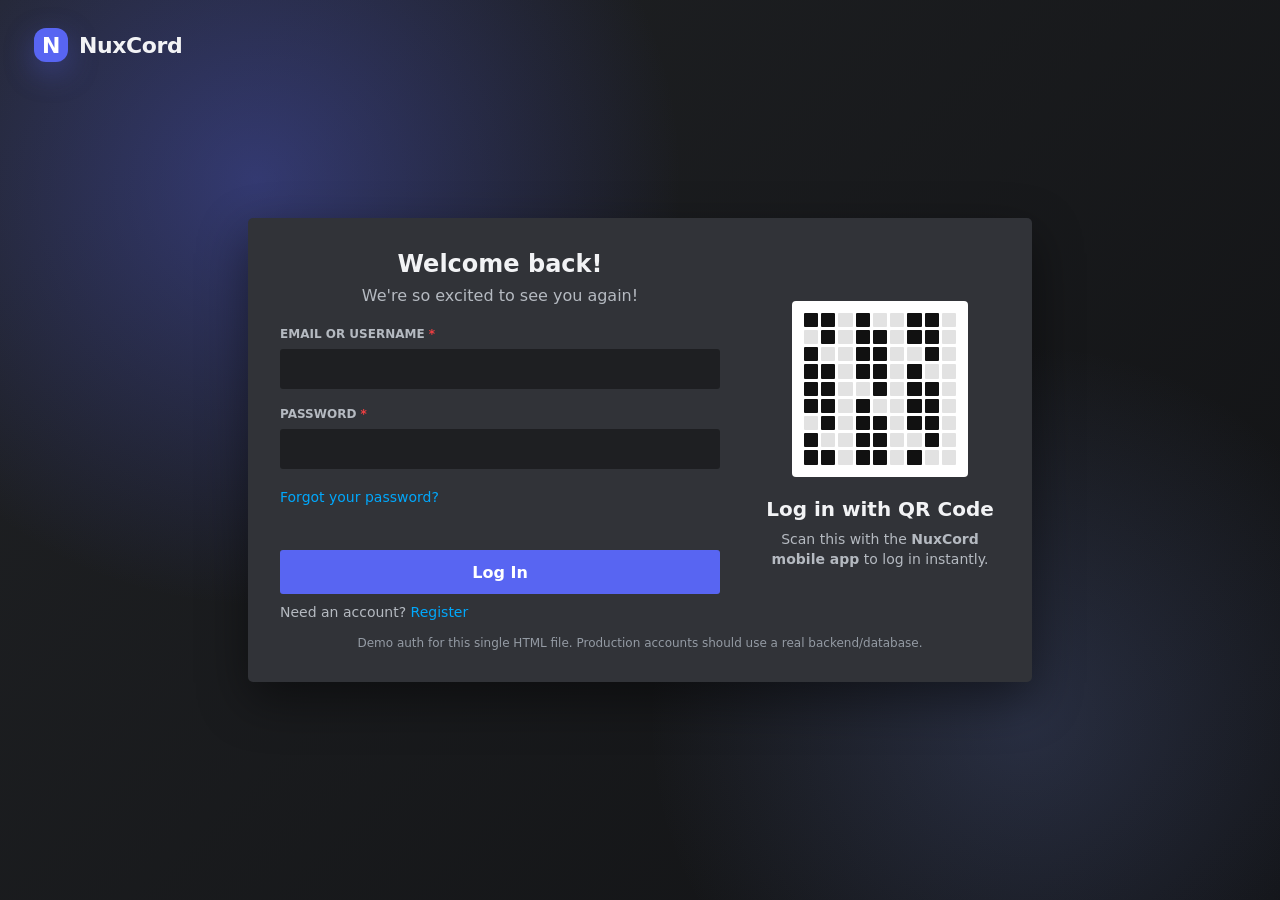
==== commit 75ebe8ec: "Update print statement from 'Hello' to 'Goodbye'" ====
--- a/index.html
+++ b/index.html
@@ -1,531 +1,147 @@
 <!DOCTYPE html>
 <html lang="en">
 <head>
-  <meta charset="UTF-8" />
-  <meta name="viewport" content="width=device-width, initial-scale=1.0" />
-  <title>NuxCord</title>
-  <style>
-    :root {
-      --bg: #1e1f22;
-      --panel: #2b2d31;
-      --panel-2: #313338;
-      --panel-3: #232428;
-      --text: #f2f3f5;
-      --muted: #b5bac1;
-      --faint: #949ba4;
-      --accent: #5865f2;
-      --accent-hover: #4752c4;
-      --green: #23a559;
-      --red: #f23f42;
-      --line: #3f4147;
-      --hover: #35373c;
-    }
+<meta charset="UTF-8" />
+<meta name="viewport" content="width=device-width, initial-scale=1.0" />
+<title>NuxCord</title>
+<style>
+:root{
+  --bg:#313338;--bg2:#2b2d31;--bg3:#1e1f22;--bg4:#232428;--field:#1e1f22;
+  --text:#f2f3f5;--muted:#b5bac1;--faint:#949ba4;--brand:#5865f2;--brand2:#4752c4;
+  --green:#23a559;--red:#da373c;--line:#3f4147;--hover:#35373c;--selected:#404249;
+}
+*{box-sizing:border-box} html,body{height:100%} body{margin:0;font-family:gg sans,Inter,system-ui,-apple-system,BlinkMacSystemFont,"Segoe UI",sans-serif;background:var(--bg3);color:var(--text);overflow:hidden}
+button,input{font:inherit} button{cursor:pointer}.hidden{display:none!important}
 
-    * { box-sizing: border-box; }
-    html, body { height: 100%; }
-    body {
-      margin: 0;
-      font-family: Inter, ui-sans-serif, system-ui, -apple-system, BlinkMacSystemFont, "Segoe UI", sans-serif;
-      background: var(--bg);
-      color: var(--text);
-      overflow: hidden;
-    }
+/* AUTH */
+.auth-shell{position:fixed;inset:0;z-index:1000;display:grid;place-items:center;background:
+  radial-gradient(circle at 20% 20%,rgba(88,101,242,.38),transparent 34%),
+  radial-gradient(circle at 80% 80%,rgba(114,137,218,.22),transparent 30%),
+  linear-gradient(135deg,#202225 0%,#111214 100%);padding:24px}
+.auth-logo{position:fixed;top:28px;left:34px;display:flex;align-items:center;gap:11px;font-size:22px;font-weight:800;letter-spacing:-.4px}
+.logo-mark{width:34px;height:34px;border-radius:12px;background:var(--brand);display:grid;place-items:center;font-weight:900;color:#fff;box-shadow:0 10px 30px rgba(88,101,242,.35)}
+.auth-card{width:min(784px,94vw);background:#313338;border-radius:5px;padding:32px;box-shadow:0 18px 50px rgba(0,0,0,.45)}
+.auth-grid{display:grid;grid-template-columns:1fr 240px;gap:40px;align-items:center}.auth-main h1{font-size:24px;margin:0 0 8px;text-align:center}.auth-sub{text-align:center;color:var(--muted);margin-bottom:22px}
+.field{margin-bottom:18px}.field label{display:block;color:var(--muted);font-size:12px;font-weight:800;text-transform:uppercase;margin:0 0 8px}.field label span{color:#f23f42}.field input{width:100%;height:40px;background:var(--field);border:1px solid transparent;border-radius:3px;color:var(--text);outline:0;padding:10px 12px}.field input:focus{border-color:#00a8fc}
+.link-btn{background:none;border:0;color:#00a8fc;padding:0;font-size:14px}.link-btn:hover{text-decoration:underline}.primary{width:100%;height:44px;border:0;border-radius:3px;background:var(--brand);color:#fff;font-weight:700;margin-top:16px}.primary:hover{background:var(--brand2)}.switch-copy{font-size:14px;color:var(--muted);margin-top:10px}.error{min-height:20px;color:#fa777c;font-size:13px;margin-top:8px}
+.qr-box{display:flex;flex-direction:column;align-items:center;text-align:center}.qr{width:176px;height:176px;background:#fff;border-radius:4px;padding:12px;display:grid;grid-template-columns:repeat(9,1fr);gap:3px;margin-bottom:20px}.qr i{background:#111;border-radius:1px}.qr i:nth-child(3n),.qr i:nth-child(5n){opacity:.12}.qr-title{font-size:20px;font-weight:800}.qr-copy{color:var(--muted);font-size:14px;line-height:1.45;margin-top:8px}.demo-note{margin-top:16px;font-size:12px;color:var(--faint);text-align:center}.register-card{width:min(480px,94vw)}.register-card .auth-grid{display:block}
 
-    button, input { font: inherit; }
-    button { cursor: pointer; }
-
-    .app {
-      display: grid;
-      grid-template-columns: 72px 240px minmax(0, 1fr) 240px;
-      height: 100vh;
-      min-height: 0;
-    }
-
-    .servers {
-      background: #1e1f22;
-      padding: 12px 0;
-      display: flex;
-      flex-direction: column;
-      align-items: center;
-      gap: 8px;
-      border-right: 1px solid #18191c;
-    }
-
-    .server-icon,
-    .add-server {
-      width: 48px;
-      height: 48px;
-      border: 0;
-      border-radius: 50%;
-      display: grid;
-      place-items: center;
-      color: #fff;
-      background: #313338;
-      font-weight: 800;
-      transition: .18s ease;
-      position: relative;
-    }
-
-    .server-icon.active {
-      background: var(--accent);
-      border-radius: 16px;
-    }
-
-    .server-icon.active::before {
-      content: "";
-      position: absolute;
-      left: -12px;
-      width: 4px;
-      height: 40px;
-      border-radius: 0 4px 4px 0;
-      background: white;
-    }
-
-    .server-icon:hover,
-    .add-server:hover {
-      border-radius: 16px;
-      background: var(--accent);
-    }
-
-    .add-server { color: var(--green); }
-    .add-server:hover { color: white; background: var(--green); }
-
-    .divider {
-      width: 32px;
-      height: 2px;
-      border-radius: 2px;
-      background: #35363c;
-      margin: 2px 0;
-    }
-
-    .sidebar {
-      background: var(--panel);
-      display: flex;
-      flex-direction: column;
-      min-width: 0;
-    }
-
-    .server-title {
-      height: 48px;
-      padding: 0 16px;
-      display: flex;
-      align-items: center;
-      justify-content: space-between;
-      font-weight: 700;
-      border-bottom: 1px solid #1f2024;
-      box-shadow: 0 1px 0 #1f2024;
-    }
-
-    .channel-search {
-      padding: 10px;
-    }
-
-    .channel-search input {
-      width: 100%;
-      border: 0;
-      outline: 0;
-      border-radius: 4px;
-      padding: 8px 10px;
-      color: var(--text);
-      background: #1e1f22;
-    }
-
-    .channels {
-      flex: 1;
-      overflow: auto;
-      padding: 8px;
-    }
-
-    .category {
-      margin: 10px 8px 4px;
-      font-size: 12px;
-      font-weight: 800;
-      color: var(--faint);
-      text-transform: uppercase;
-      letter-spacing: .04em;
-    }
-
-    .channel {
-      display: flex;
-      align-items: center;
-      gap: 8px;
-      padding: 7px 10px;
-      border-radius: 4px;
-      color: var(--muted);
-      font-weight: 600;
-      margin-bottom: 2px;
-    }
-
-    .channel:hover { background: var(--hover); color: var(--text); }
-    .channel.active { background: #404249; color: white; }
-    .channel .hash { color: #80848e; font-size: 20px; font-weight: 400; }
-
-    .user-bar {
-      height: 52px;
-      background: #232428;
-      display: flex;
-      align-items: center;
-      padding: 8px;
-      gap: 8px;
-    }
-
-    .avatar {
-      width: 32px;
-      height: 32px;
-      border-radius: 50%;
-      display: grid;
-      place-items: center;
-      font-weight: 800;
-      background: linear-gradient(135deg, #5865f2, #9b59ff);
-      position: relative;
-      flex: 0 0 auto;
-    }
-
-    .avatar.online::after {
-      content: "";
-      width: 10px;
-      height: 10px;
-      border-radius: 50%;
-      background: var(--green);
-      border: 3px solid #232428;
-      position: absolute;
-      right: -2px;
-      bottom: -2px;
-    }
-
-    .user-meta { min-width: 0; flex: 1; }
-    .user-name { font-size: 14px; font-weight: 700; white-space: nowrap; overflow: hidden; text-overflow: ellipsis; }
-    .user-status { font-size: 12px; color: var(--muted); }
-
-    .user-actions { display: flex; gap: 4px; }
-    .icon-btn {
-      border: 0;
-      background: transparent;
-      color: var(--muted);
-      border-radius: 4px;
-      width: 30px;
-      height: 30px;
-    }
-    .icon-btn:hover { background: #34363c; color: white; }
-
-    .chat {
-      background: var(--panel-2);
-      display: flex;
-      flex-direction: column;
-      min-width: 0;
-    }
-
-    .chat-header {
-      height: 48px;
-      display: flex;
-      align-items: center;
-      padding: 0 16px;
-      border-bottom: 1px solid #26272b;
-      box-shadow: 0 1px 0 #26272b;
-      gap: 10px;
-    }
-
-    .chat-header .hash { color: #80848e; font-size: 24px; }
-    .chat-title { font-weight: 800; }
-    .chat-topic { color: var(--muted); font-size: 14px; white-space: nowrap; overflow: hidden; text-overflow: ellipsis; }
-    .chat-tools { margin-left: auto; display: flex; gap: 8px; }
-
-    .messages {
-      flex: 1;
-      overflow-y: auto;
-      padding: 20px 16px 12px;
-    }
-
-    .welcome {
-      padding: 28px 0 18px;
-      border-bottom: 1px solid var(--line);
-      margin-bottom: 18px;
-    }
-
-    .welcome-icon {
-      width: 68px;
-      height: 68px;
-      border-radius: 50%;
-      display: grid;
-      place-items: center;
-      background: #41434a;
-      font-size: 34px;
-      font-weight: 900;
-      margin-bottom: 12px;
-    }
-
-    .welcome h1 { margin: 0 0 6px; font-size: 30px; }
-    .welcome p { margin: 0; color: var(--muted); }
-
-    .message {
-      display: grid;
-      grid-template-columns: 40px minmax(0, 1fr);
-      gap: 12px;
-      padding: 8px 0;
-    }
-
-    .message:hover { background: rgba(0,0,0,.05); }
-    .message .avatar { width: 40px; height: 40px; }
-    .message-head { display: flex; align-items: baseline; gap: 8px; }
-    .message-author { font-weight: 800; }
-    .message-time { font-size: 12px; color: var(--faint); }
-    .message-text { color: #dbdee1; line-height: 1.45; margin-top: 2px; }
-    .mention { color: #c9cdfb; background: rgba(88,101,242,.3); padding: 0 2px; border-radius: 3px; }
-
-    .composer-wrap { padding: 0 16px 18px; }
-    .composer {
-      min-height: 44px;
-      background: #383a40;
-      border-radius: 8px;
-      display: flex;
-      align-items: center;
-      padding: 0 12px;
-      gap: 10px;
-    }
-
-    .composer input {
-      flex: 1;
-      border: 0;
-      outline: 0;
-      background: transparent;
-      color: white;
-      min-width: 0;
-    }
-
-    .composer input::placeholder { color: #949ba4; }
-    .composer button {
-      border: 0;
-      background: transparent;
-      color: var(--muted);
-      font-size: 18px;
-    }
-    .composer button:hover { color: white; }
-
-    .members {
-      background: var(--panel);
-      padding: 18px 8px;
-      overflow-y: auto;
-    }
-
-    .member-group {
-      color: var(--faint);
-      font-size: 12px;
-      font-weight: 800;
-      text-transform: uppercase;
-      margin: 8px 8px 6px;
-    }
-
-    .member {
-      display: flex;
-      align-items: center;
-      gap: 10px;
-      padding: 7px 8px;
-      border-radius: 4px;
-      color: var(--muted);
-    }
-
-    .member:hover { background: var(--hover); color: white; }
-    .member .avatar { width: 32px; height: 32px; }
-    .member .name { font-weight: 700; font-size: 14px; }
-    .role-owner { color: #f0b232; }
-    .role-mod { color: #23a559; }
-
-    .mobile-toggle { display: none; }
-
-    @media (max-width: 1050px) {
-      .app { grid-template-columns: 72px 240px minmax(0,1fr); }
-      .members { display: none; }
-    }
-
-    @media (max-width: 760px) {
-      .app { grid-template-columns: 64px minmax(0,1fr); }
-      .sidebar {
-        position: fixed;
-        left: 64px;
-        top: 0;
-        bottom: 0;
-        width: 240px;
-        z-index: 20;
-        transform: translateX(-110%);
-        transition: .2s ease;
-        box-shadow: 10px 0 30px rgba(0,0,0,.35);
-      }
-      .sidebar.open { transform: translateX(0); }
-      .mobile-toggle { display: inline-grid; place-items: center; }
-      .chat-topic { display: none; }
-    }
-  </style>
+/* APP */
+.app{display:grid;grid-template-columns:72px 240px minmax(0,1fr) 240px;height:100vh;min-height:0}.servers{background:var(--bg3);padding:12px 0;display:flex;flex-direction:column;align-items:center;gap:8px}.server-icon,.add-server{width:48px;height:48px;border:0;border-radius:50%;display:grid;place-items:center;color:#fff;background:#313338;font-weight:800;transition:.16s;position:relative}.server-icon.active{background:var(--brand);border-radius:16px}.server-icon.active:before{content:"";position:absolute;left:-12px;width:4px;height:40px;border-radius:0 4px 4px 0;background:#fff}.server-icon:hover,.add-server:hover{border-radius:16px;background:var(--brand)}.add-server{color:var(--green)}.add-server:hover{color:#fff;background:var(--green)}.divider{width:32px;height:2px;background:#35363c;border-radius:2px}
+.sidebar{background:var(--bg2);display:flex;flex-direction:column;min-width:0}.server-title{height:48px;padding:0 16px;display:flex;align-items:center;justify-content:space-between;font-weight:700;border-bottom:1px solid #1f2024;box-shadow:0 1px 0 #1f2024}.channel-search{padding:10px}.channel-search input{width:100%;border:0;outline:0;border-radius:4px;padding:8px 10px;color:var(--text);background:var(--bg3)}.channels{flex:1;overflow:auto;padding:8px}.category{margin:10px 8px 4px;font-size:12px;font-weight:800;color:var(--faint);text-transform:uppercase}.channel{display:flex;align-items:center;gap:8px;padding:7px 10px;border-radius:4px;color:var(--muted);font-weight:600;margin-bottom:2px}.channel:hover{background:var(--hover);color:var(--text)}.channel.active{background:var(--selected);color:white}.hash{color:#80848e;font-size:20px}.user-bar{height:52px;background:var(--bg4);display:flex;align-items:center;padding:8px;gap:8px}.avatar{width:32px;height:32px;border-radius:50%;display:grid;place-items:center;font-weight:800;background:linear-gradient(135deg,#5865f2,#9b59ff);position:relative;flex:0 0 auto}.avatar.online:after{content:"";width:10px;height:10px;border-radius:50%;background:var(--green);border:3px solid var(--bg4);position:absolute;right:-2px;bottom:-2px}.user-meta{min-width:0;flex:1}.user-name{font-size:14px;font-weight:700;white-space:nowrap;overflow:hidden;text-overflow:ellipsis}.user-status{font-size:12px;color:var(--muted)}.user-actions{display:flex;gap:4px}.icon-btn{border:0;background:transparent;color:var(--muted);border-radius:4px;width:30px;height:30px;display:grid;place-items:center}.icon-btn:hover{background:#34363c;color:#fff}
+.chat{background:var(--bg);display:flex;flex-direction:column;min-width:0}.chat-header{height:48px;display:flex;align-items:center;padding:0 16px;border-bottom:1px solid #26272b;box-shadow:0 1px 0 #26272b;gap:10px}.chat-header .hash{font-size:24px}.chat-title{font-weight:800}.chat-topic{color:var(--muted);font-size:14px;white-space:nowrap;overflow:hidden;text-overflow:ellipsis}.chat-tools{margin-left:auto;display:flex;gap:8px}.messages{flex:1;overflow-y:auto;padding:20px 16px 12px}.welcome{padding:28px 0 18px;border-bottom:1px solid var(--line);margin-bottom:18px}.welcome-icon{width:68px;height:68px;border-radius:50%;display:grid;place-items:center;background:#41434a;font-size:34px;font-weight:900;margin-bottom:12px}.welcome h1{margin:0 0 6px;font-size:30px}.welcome p{margin:0;color:var(--muted)}.message{display:grid;grid-template-columns:40px minmax(0,1fr);gap:12px;padding:8px 0}.message .avatar{width:40px;height:40px}.message-head{display:flex;align-items:baseline;gap:8px}.message-author{font-weight:800}.message-time{font-size:12px;color:var(--faint)}.message-text{color:#dbdee1;line-height:1.45;margin-top:2px}.composer-wrap{padding:0 16px 18px}.composer{min-height:44px;background:#383a40;border-radius:8px;display:flex;align-items:center;padding:0 12px;gap:10px}.composer input{flex:1;border:0;outline:0;background:transparent;color:#fff;min-width:0}.composer input::placeholder{color:#949ba4}.composer button{border:0;background:transparent;color:var(--muted);font-size:18px}.composer button:hover{color:#fff}.members{background:var(--bg2);padding:18px 8px;overflow:auto}.member-group{color:var(--faint);font-size:12px;font-weight:800;text-transform:uppercase;margin:8px 8px 6px}.member{display:flex;align-items:center;gap:10px;padding:7px 8px;border-radius:4px;color:var(--muted)}.member:hover{background:var(--hover);color:#fff}.member .name{font-weight:700;font-size:14px}.role-owner{color:#f0b232}.role-mod{color:#23a559}.logout{color:#fa777c}.mobile-toggle{display:none}
+@media(max-width:1050px){.app{grid-template-columns:72px 240px minmax(0,1fr)}.members{display:none}}
+@media(max-width:760px){.auth-grid{grid-template-columns:1fr}.qr-box{display:none}.auth-card{padding:24px}.auth-logo{left:20px;top:20px}.app{grid-template-columns:64px minmax(0,1fr)}.sidebar{position:fixed;left:64px;top:0;bottom:0;width:240px;z-index:20;transform:translateX(-110%);transition:.2s;box-shadow:10px 0 30px rgba(0,0,0,.35)}.sidebar.open{transform:translateX(0)}.mobile-toggle{display:grid}.chat-topic{display:none}}
+</style>
 </head>
 <body>
-  <div class="app">
-    <aside class="servers" aria-label="Servers">
-      <button class="server-icon active" title="NuxCord">N</button>
-      <div class="divider"></div>
-      <button class="server-icon" title="Gaming">G</button>
-      <button class="server-icon" title="Friends">F</button>
-      <button class="add-server" title="Add server">+</button>
-    </aside>
 
-    <aside class="sidebar" id="sidebar">
-      <div class="server-title">
-        <span>NuxCord</span>
-        <span>⌄</span>
-      </div>
+<section class="auth-shell" id="authShell">
+  <div class="auth-logo"><div class="logo-mark">N</div><span>NuxCord</span></div>
 
-      <div class="channel-search">
-        <input type="text" placeholder="Find or start a conversation" />
-      </div>
-
-      <div class="channels">
-        <div class="category">Information</div>
-        <div class="channel"><span class="hash">#</span><span>welcome</span></div>
-        <div class="channel active"><span class="hash">#</span><span>general</span></div>
-        <div class="channel"><span class="hash">#</span><span>announcements</span></div>
-
-        <div class="category">Community</div>
-        <div class="channel"><span class="hash">#</span><span>media</span></div>
-        <div class="channel"><span class="hash">#</span><span>memes</span></div>
-        <div class="channel"><span class="hash">#</span><span>support</span></div>
-
-        <div class="category">Voice channels</div>
-        <div class="channel"><span class="hash">🔊</span><span>General</span></div>
-        <div class="channel"><span class="hash">🔊</span><span>Gaming</span></div>
-      </div>
-
-      <div class="user-bar">
-        <div class="avatar online">N</div>
-        <div class="user-meta">
-          <div class="user-name">NuxCord User</div>
-          <div class="user-status">Online</div>
-        </div>
-        <div class="user-actions">
-          <button class="icon-btn" title="Mute">🎙</button>
-          <button class="icon-btn" title="Settings">⚙</button>
-        </div>
-      </div>
-    </aside>
-
-    <main class="chat">
-      <header class="chat-header">
-        <button class="icon-btn mobile-toggle" id="menuButton">☰</button>
-        <span class="hash">#</span>
-        <span class="chat-title">general</span>
-        <span class="chat-topic">Chat with the NuxCord community</span>
-        <div class="chat-tools">
-          <button class="icon-btn" title="Notifications">🔔</button>
-          <button class="icon-btn" title="Pinned messages">📌</button>
-          <button class="icon-btn" title="Members">👥</button>
-        </div>
-      </header>
-
-      <section class="messages" id="messages">
-        <div class="welcome">
-          <div class="welcome-icon">#</div>
-          <h1>Welcome to #general!</h1>
-          <p>This is the start of the #general channel in NuxCord.</p>
-        </div>
-
-        <div class="message">
-          <div class="avatar">N</div>
-          <div>
-            <div class="message-head">
-              <span class="message-author role-owner">NuxCord</span>
-              <span class="message-time">Today at 13:42</span>
-            </div>
-            <div class="message-text">Welcome to <span class="mention">@NuxCord</span> — a Discord-inspired community experience built directly into the website.</div>
-          </div>
-        </div>
-
-        <div class="message">
-          <div class="avatar">F</div>
-          <div>
-            <div class="message-head">
-              <span class="message-author">Friend</span>
-              <span class="message-time">Today at 13:44</span>
-            </div>
-            <div class="message-text">This redesign is already looking way cleaner 🔥</div>
-          </div>
-        </div>
-
-        <div class="message">
-          <div class="avatar">M</div>
-          <div>
-            <div class="message-head">
-              <span class="message-author role-mod">Moderator</span>
-              <span class="message-time">Today at 13:45</span>
-            </div>
-            <div class="message-text">Channels, member lists and a proper chat layout can all be wired up next.</div>
-          </div>
-        </div>
-      </section>
-
-      <div class="composer-wrap">
-        <form class="composer" id="chatForm">
-          <button type="button" title="Add">＋</button>
-          <input id="messageInput" autocomplete="off" placeholder="Message #general" />
-          <button type="button" title="Gift">🎁</button>
-          <button type="button" title="Emoji">☺</button>
+  <div class="auth-card" id="loginCard">
+    <div class="auth-grid">
+      <div class="auth-main">
+        <h1>Welcome back!</h1>
+        <div class="auth-sub">We're so excited to see you again!</div>
+        <form id="loginForm">
+          <div class="field"><label>Email or username <span>*</span></label><input id="loginIdentity" autocomplete="username" required /></div>
+          <div class="field"><label>Password <span>*</span></label><input id="loginPassword" type="password" autocomplete="current-password" required /></div>
+          <button type="button" class="link-btn">Forgot your password?</button>
+          <div class="error" id="loginError"></div>
+          <button class="primary" type="submit">Log In</button>
+          <div class="switch-copy">Need an account? <button type="button" class="link-btn" id="showRegister">Register</button></div>
         </form>
       </div>
-    </main>
-
-    <aside class="members">
-      <div class="member-group">Online — 3</div>
-      <div class="member">
-        <div class="avatar online">N</div>
-        <div class="name role-owner">NuxCord</div>
+      <div class="qr-box">
+        <div class="qr" aria-hidden="true">
+          <i></i><i></i><i></i><i></i><i></i><i></i><i></i><i></i><i></i><i></i><i></i><i></i><i></i><i></i><i></i><i></i><i></i><i></i><i></i><i></i><i></i><i></i><i></i><i></i><i></i><i></i><i></i><i></i><i></i><i></i><i></i><i></i><i></i><i></i><i></i><i></i><i></i><i></i><i></i><i></i><i></i><i></i><i></i><i></i><i></i><i></i><i></i><i></i><i></i><i></i><i></i><i></i><i></i><i></i><i></i><i></i><i></i><i></i><i></i><i></i><i></i><i></i><i></i><i></i><i></i><i></i><i></i><i></i><i></i><i></i><i></i><i></i><i></i><i></i><i></i><i></i><i></i><i></i><i></i><i></i><i></i>
+        </div>
+        <div class="qr-title">Log in with QR Code</div>
+        <div class="qr-copy">Scan this with the <strong>NuxCord mobile app</strong> to log in instantly.</div>
       </div>
-      <div class="member">
-        <div class="avatar online">M</div>
-        <div class="name role-mod">Moderator</div>
-      </div>
-      <div class="member">
-        <div class="avatar online">F</div>
-        <div class="name">Friend</div>
-      </div>
-
-      <div class="member-group">Offline — 2</div>
-      <div class="member">
-        <div class="avatar">A</div>
-        <div class="name">Alex</div>
-      </div>
-      <div class="member">
-        <div class="avatar">S</div>
-        <div class="name">Steve</div>
-      </div>
-    </aside>
+    </div>
+    <div class="demo-note">Demo auth for this single HTML file. Production accounts should use a real backend/database.</div>
   </div>
 
-  <script>
-    const form = document.getElementById('chatForm');
-    const input = document.getElementById('messageInput');
-    const messages = document.getElementById('messages');
-    const menuButton = document.getElementById('menuButton');
-    const sidebar = document.getElementById('sidebar');
+  <div class="auth-card register-card hidden" id="registerCard">
+    <div class="auth-main">
+      <h1>Create an account</h1>
+      <div class="auth-sub">Join NuxCord</div>
+      <form id="registerForm">
+        <div class="field"><label>Email <span>*</span></label><input id="regEmail" type="email" autocomplete="email" required /></div>
+        <div class="field"><label>Display name <span>*</span></label><input id="regDisplay" autocomplete="name" required /></div>
+        <div class="field"><label>Username <span>*</span></label><input id="regUsername" autocomplete="username" required /></div>
+        <div class="field"><label>Password <span>*</span></label><input id="regPassword" type="password" autocomplete="new-password" minlength="6" required /></div>
+        <div class="error" id="registerError"></div>
+        <button class="primary" type="submit">Continue</button>
+        <div class="switch-copy"><button type="button" class="link-btn" id="showLogin">Already have an account?</button></div>
+      </form>
+    </div>
+    <div class="demo-note">Your demo account is stored only in this browser.</div>
+  </div>
+</section>
 
-    form.addEventListener('submit', (event) => {
-      event.preventDefault();
-      const text = input.value.trim();
-      if (!text) return;
+<div class="app hidden" id="app">
+  <aside class="servers">
+    <button class="server-icon active" title="NuxCord">N</button><div class="divider"></div>
+    <button class="server-icon" title="Gaming">G</button><button class="server-icon" title="Friends">F</button><button class="add-server">+</button>
+  </aside>
 
-      const row = document.createElement('div');
-      row.className = 'message';
-      row.innerHTML = `
-        <div class="avatar">N</div>
-        <div>
-          <div class="message-head">
-            <span class="message-author">NuxCord User</span>
-            <span class="message-time">Just now</span>
-          </div>
-          <div class="message-text"></div>
-        </div>`;
-      row.querySelector('.message-text').textContent = text;
-      messages.appendChild(row);
-      input.value = '';
-      messages.scrollTop = messages.scrollHeight;
-    });
+  <aside class="sidebar" id="sidebar">
+    <div class="server-title"><span>NuxCord</span><span>⌄</span></div>
+    <div class="channel-search"><input type="text" placeholder="Find or start a conversation" /></div>
+    <div class="channels">
+      <div class="category">Information</div><div class="channel"><span class="hash">#</span>welcome</div><div class="channel active"><span class="hash">#</span>general</div><div class="channel"><span class="hash">#</span>announcements</div>
+      <div class="category">Community</div><div class="channel"><span class="hash">#</span>media</div><div class="channel"><span class="hash">#</span>memes</div><div class="channel"><span class="hash">#</span>support</div>
+      <div class="category">Voice channels</div><div class="channel"><span class="hash">🔊</span>General</div><div class="channel"><span class="hash">🔊</span>Gaming</div>
+    </div>
+    <div class="user-bar">
+      <div class="avatar online" id="meAvatar">N</div>
+      <div class="user-meta"><div class="user-name" id="meName">NuxCord User</div><div class="user-status">Online</div></div>
+      <div class="user-actions"><button class="icon-btn" title="Mute">🎙</button><button class="icon-btn" title="Settings">⚙</button><button class="icon-btn logout" id="logoutBtn" title="Log out">↪</button></div>
+    </div>
+  </aside>
 
-    menuButton?.addEventListener('click', () => sidebar.classList.toggle('open'));
-  </script>
+  <main class="chat">
+    <header class="chat-header"><button class="icon-btn mobile-toggle" id="menuButton">☰</button><span class="hash">#</span><span class="chat-title">general</span><span class="chat-topic">Chat with the NuxCord community</span><div class="chat-tools"><button class="icon-btn">🔔</button><button class="icon-btn">📌</button><button class="icon-btn">👥</button></div></header>
+    <section class="messages" id="messages">
+      <div class="welcome"><div class="welcome-icon">#</div><h1>Welcome to #general!</h1><p>This is the start of the #general channel in NuxCord.</p></div>
+      <div class="message"><div class="avatar">N</div><div><div class="message-head"><span class="message-author role-owner">NuxCord</span><span class="message-time">Today</span></div><div class="message-text">Welcome to NuxCord.</div></div></div>
+      <div class="message"><div class="avatar">M</div><div><div class="message-head"><span class="message-author role-mod">Moderator</span><span class="message-time">Today</span></div><div class="message-text">Your account is connected to this browser session.</div></div></div>
+    </section>
+    <div class="composer-wrap"><form class="composer" id="chatForm"><button type="button">＋</button><input id="messageInput" autocomplete="off" placeholder="Message #general"/><button type="button">🎁</button><button type="button">☺</button></form></div>
+  </main>
+
+  <aside class="members">
+    <div class="member-group">Online — 3</div>
+    <div class="member"><div class="avatar online">N</div><div class="name role-owner">NuxCord</div></div>
+    <div class="member"><div class="avatar online">M</div><div class="name role-mod">Moderator</div></div>
+    <div class="member"><div class="avatar online" id="memberAvatar">U</div><div class="name" id="memberName">You</div></div>
+  </aside>
+</div>
+
+<script>
+const $=id=>document.getElementById(id);
+const authShell=$('authShell'),app=$('app'),loginCard=$('loginCard'),registerCard=$('registerCard');
+const USERS_KEY='nuxcord_users_v1',SESSION_KEY='nuxcord_session_v1';
+const getUsers=()=>JSON.parse(localStorage.getItem(USERS_KEY)||'[]');
+const setUsers=u=>localStorage.setItem(USERS_KEY,JSON.stringify(u));
+async function hash(v){const data=new TextEncoder().encode(v);const out=await crypto.subtle.digest('SHA-256',data);return [...new Uint8Array(out)].map(b=>b.toString(16).padStart(2,'0')).join('')}
+function initial(n){return (n||'N').trim().charAt(0).toUpperCase()||'N'}
+function showLogin(){registerCard.classList.add('hidden');loginCard.classList.remove('hidden');$('loginError').textContent=''}
+function showRegister(){loginCard.classList.add('hidden');registerCard.classList.remove('hidden');$('registerError').textContent=''}
+$('showRegister').onclick=showRegister;$('showLogin').onclick=showLogin;
+function enterApp(user){authShell.classList.add('hidden');app.classList.remove('hidden');$('meName').textContent=user.display||user.username;$('memberName').textContent=user.display||user.username;$('meAvatar').textContent=initial(user.display||user.username);$('memberAvatar').textContent=initial(user.display||user.username)}
+function currentUser(){const session=localStorage.getItem(SESSION_KEY);if(!session)return null;return getUsers().find(u=>u.username.toLowerCase()===session.toLowerCase())||null}
+$('registerForm').addEventListener('submit',async e=>{e.preventDefault();const email=$('regEmail').value.trim().toLowerCase(),display=$('regDisplay').value.trim(),username=$('regUsername').value.trim(),password=$('regPassword').value;const users=getUsers();if(users.some(u=>u.email===email||u.username.toLowerCase()===username.toLowerCase())){$('registerError').textContent='Email or username is already registered.';return}if(username.length<2){$('registerError').textContent='Username must be at least 2 characters.';return}const user={email,display,username,passwordHash:await hash(password)};users.push(user);setUsers(users);localStorage.setItem(SESSION_KEY,username);enterApp(user)});
+$('loginForm').addEventListener('submit',async e=>{e.preventDefault();const id=$('loginIdentity').value.trim().toLowerCase(),pw=await hash($('loginPassword').value);const user=getUsers().find(u=>u.email===id||u.username.toLowerCase()===id);if(!user||user.passwordHash!==pw){$('loginError').textContent='Login or password is invalid.';return}localStorage.setItem(SESSION_KEY,user.username);enterApp(user)});
+$('logoutBtn').onclick=()=>{localStorage.removeItem(SESSION_KEY);app.classList.add('hidden');authShell.classList.remove('hidden');showLogin();$('loginPassword').value=''};
+const existing=currentUser();if(existing)enterApp(existing);
+
+const form=$('chatForm'),input=$('messageInput'),messages=$('messages');
+form.addEventListener('submit',e=>{e.preventDefault();const text=input.value.trim();if(!text)return;const user=currentUser()||{display:'NuxCord User'};const row=document.createElement('div');row.className='message';row.innerHTML=`<div class="avatar">${initial(user.display||user.username)}</div><div><div class="message-head"><span class="message-author"></span><span class="message-time">Just now</span></div><div class="message-text"></div></div>`;row.querySelector('.message-author').textContent=user.display||user.username;row.querySelector('.message-text').textContent=text;messages.appendChild(row);input.value='';messages.scrollTop=messages.scrollHeight});
+$('menuButton')?.addEventListener('click',()=>$('sidebar').classList.toggle('open'));
+</script>
 </body>
 </html>
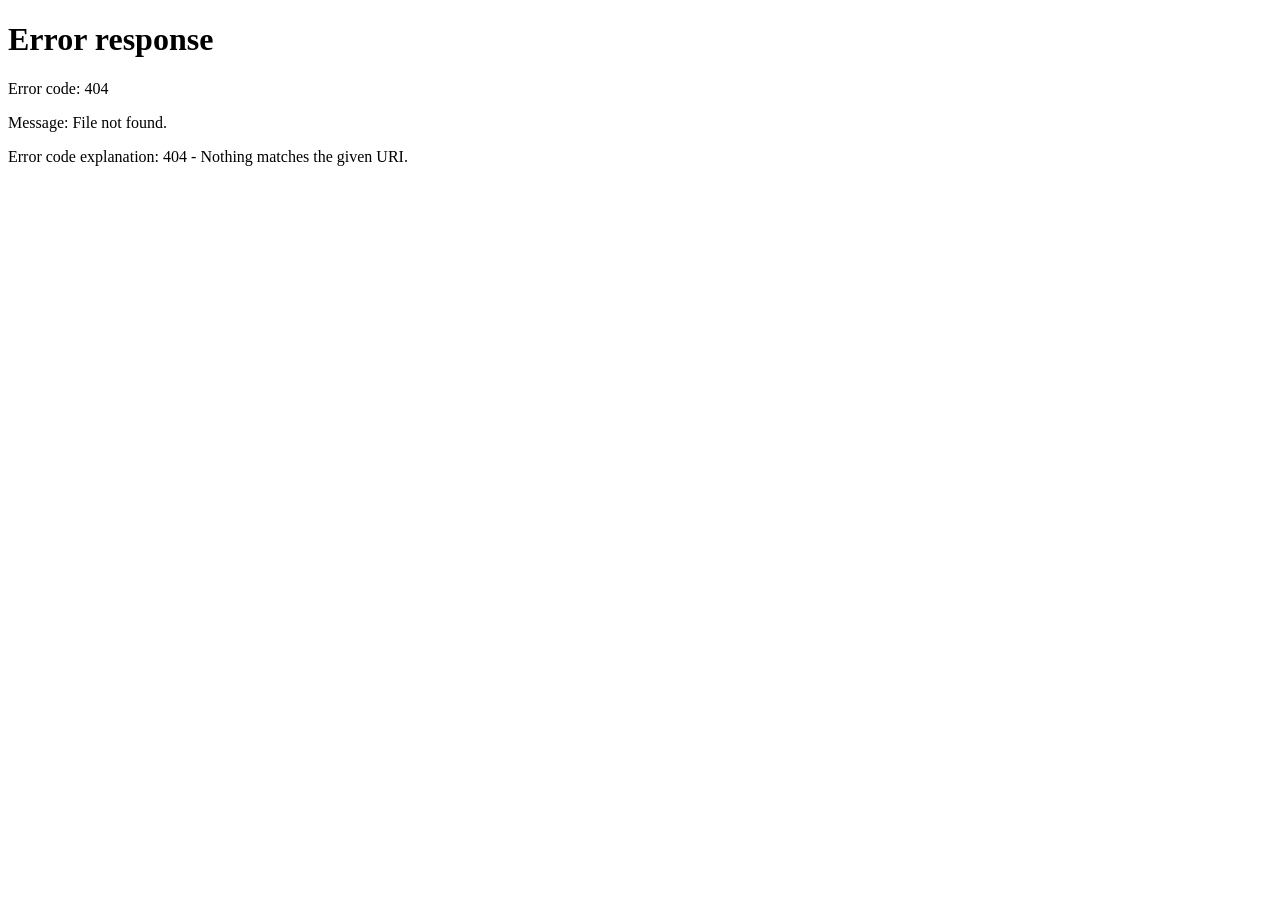
==== commit 0d5c6706: "Update index.html" ====
--- a/index.html
+++ b/index.html
@@ -1,147 +1,426 @@
 <!DOCTYPE html>
 <html lang="en">
 <head>
-<meta charset="UTF-8" />
-<meta name="viewport" content="width=device-width, initial-scale=1.0" />
+<meta charset="UTF-8">
+<meta name="viewport" content="width=device-width,initial-scale=1.0">
 <title>NuxCord</title>
 <style>
 :root{
-  --bg:#313338;--bg2:#2b2d31;--bg3:#1e1f22;--bg4:#232428;--field:#1e1f22;
+  --bg:#313338;--panel:#2b2d31;--rail:#1e1f22;--panel2:#232428;--input:#1e1f22;
   --text:#f2f3f5;--muted:#b5bac1;--faint:#949ba4;--brand:#5865f2;--brand2:#4752c4;
-  --green:#23a559;--red:#da373c;--line:#3f4147;--hover:#35373c;--selected:#404249;
-}
-*{box-sizing:border-box} html,body{height:100%} body{margin:0;font-family:gg sans,Inter,system-ui,-apple-system,BlinkMacSystemFont,"Segoe UI",sans-serif;background:var(--bg3);color:var(--text);overflow:hidden}
-button,input{font:inherit} button{cursor:pointer}.hidden{display:none!important}
+  --green:#23a559;--red:#da373c;--yellow:#f0b232;--hover:#35373c;--sel:#404249;--line:#3f4147;
+  --nitro:#ff73fa;
+}
+*{box-sizing:border-box}html,body{height:100%}body{margin:0;background:var(--rail);color:var(--text);font-family:Inter,"Segoe UI",system-ui,sans-serif;overflow:hidden}
+button,input,textarea,select{font:inherit}button{cursor:pointer}.hidden{display:none!important}.muted{color:var(--muted)}
+::-webkit-scrollbar{width:10px}::-webkit-scrollbar-thumb{background:#1a1b1e;border-radius:8px}::-webkit-scrollbar-track{background:transparent}
 
 /* AUTH */
 .auth-shell{position:fixed;inset:0;z-index:1000;display:grid;place-items:center;background:
-  radial-gradient(circle at 20% 20%,rgba(88,101,242,.38),transparent 34%),
-  radial-gradient(circle at 80% 80%,rgba(114,137,218,.22),transparent 30%),
-  linear-gradient(135deg,#202225 0%,#111214 100%);padding:24px}
-.auth-logo{position:fixed;top:28px;left:34px;display:flex;align-items:center;gap:11px;font-size:22px;font-weight:800;letter-spacing:-.4px}
-.logo-mark{width:34px;height:34px;border-radius:12px;background:var(--brand);display:grid;place-items:center;font-weight:900;color:#fff;box-shadow:0 10px 30px rgba(88,101,242,.35)}
-.auth-card{width:min(784px,94vw);background:#313338;border-radius:5px;padding:32px;box-shadow:0 18px 50px rgba(0,0,0,.45)}
-.auth-grid{display:grid;grid-template-columns:1fr 240px;gap:40px;align-items:center}.auth-main h1{font-size:24px;margin:0 0 8px;text-align:center}.auth-sub{text-align:center;color:var(--muted);margin-bottom:22px}
-.field{margin-bottom:18px}.field label{display:block;color:var(--muted);font-size:12px;font-weight:800;text-transform:uppercase;margin:0 0 8px}.field label span{color:#f23f42}.field input{width:100%;height:40px;background:var(--field);border:1px solid transparent;border-radius:3px;color:var(--text);outline:0;padding:10px 12px}.field input:focus{border-color:#00a8fc}
-.link-btn{background:none;border:0;color:#00a8fc;padding:0;font-size:14px}.link-btn:hover{text-decoration:underline}.primary{width:100%;height:44px;border:0;border-radius:3px;background:var(--brand);color:#fff;font-weight:700;margin-top:16px}.primary:hover{background:var(--brand2)}.switch-copy{font-size:14px;color:var(--muted);margin-top:10px}.error{min-height:20px;color:#fa777c;font-size:13px;margin-top:8px}
-.qr-box{display:flex;flex-direction:column;align-items:center;text-align:center}.qr{width:176px;height:176px;background:#fff;border-radius:4px;padding:12px;display:grid;grid-template-columns:repeat(9,1fr);gap:3px;margin-bottom:20px}.qr i{background:#111;border-radius:1px}.qr i:nth-child(3n),.qr i:nth-child(5n){opacity:.12}.qr-title{font-size:20px;font-weight:800}.qr-copy{color:var(--muted);font-size:14px;line-height:1.45;margin-top:8px}.demo-note{margin-top:16px;font-size:12px;color:var(--faint);text-align:center}.register-card{width:min(480px,94vw)}.register-card .auth-grid{display:block}
-
-/* APP */
-.app{display:grid;grid-template-columns:72px 240px minmax(0,1fr) 240px;height:100vh;min-height:0}.servers{background:var(--bg3);padding:12px 0;display:flex;flex-direction:column;align-items:center;gap:8px}.server-icon,.add-server{width:48px;height:48px;border:0;border-radius:50%;display:grid;place-items:center;color:#fff;background:#313338;font-weight:800;transition:.16s;position:relative}.server-icon.active{background:var(--brand);border-radius:16px}.server-icon.active:before{content:"";position:absolute;left:-12px;width:4px;height:40px;border-radius:0 4px 4px 0;background:#fff}.server-icon:hover,.add-server:hover{border-radius:16px;background:var(--brand)}.add-server{color:var(--green)}.add-server:hover{color:#fff;background:var(--green)}.divider{width:32px;height:2px;background:#35363c;border-radius:2px}
-.sidebar{background:var(--bg2);display:flex;flex-direction:column;min-width:0}.server-title{height:48px;padding:0 16px;display:flex;align-items:center;justify-content:space-between;font-weight:700;border-bottom:1px solid #1f2024;box-shadow:0 1px 0 #1f2024}.channel-search{padding:10px}.channel-search input{width:100%;border:0;outline:0;border-radius:4px;padding:8px 10px;color:var(--text);background:var(--bg3)}.channels{flex:1;overflow:auto;padding:8px}.category{margin:10px 8px 4px;font-size:12px;font-weight:800;color:var(--faint);text-transform:uppercase}.channel{display:flex;align-items:center;gap:8px;padding:7px 10px;border-radius:4px;color:var(--muted);font-weight:600;margin-bottom:2px}.channel:hover{background:var(--hover);color:var(--text)}.channel.active{background:var(--selected);color:white}.hash{color:#80848e;font-size:20px}.user-bar{height:52px;background:var(--bg4);display:flex;align-items:center;padding:8px;gap:8px}.avatar{width:32px;height:32px;border-radius:50%;display:grid;place-items:center;font-weight:800;background:linear-gradient(135deg,#5865f2,#9b59ff);position:relative;flex:0 0 auto}.avatar.online:after{content:"";width:10px;height:10px;border-radius:50%;background:var(--green);border:3px solid var(--bg4);position:absolute;right:-2px;bottom:-2px}.user-meta{min-width:0;flex:1}.user-name{font-size:14px;font-weight:700;white-space:nowrap;overflow:hidden;text-overflow:ellipsis}.user-status{font-size:12px;color:var(--muted)}.user-actions{display:flex;gap:4px}.icon-btn{border:0;background:transparent;color:var(--muted);border-radius:4px;width:30px;height:30px;display:grid;place-items:center}.icon-btn:hover{background:#34363c;color:#fff}
-.chat{background:var(--bg);display:flex;flex-direction:column;min-width:0}.chat-header{height:48px;display:flex;align-items:center;padding:0 16px;border-bottom:1px solid #26272b;box-shadow:0 1px 0 #26272b;gap:10px}.chat-header .hash{font-size:24px}.chat-title{font-weight:800}.chat-topic{color:var(--muted);font-size:14px;white-space:nowrap;overflow:hidden;text-overflow:ellipsis}.chat-tools{margin-left:auto;display:flex;gap:8px}.messages{flex:1;overflow-y:auto;padding:20px 16px 12px}.welcome{padding:28px 0 18px;border-bottom:1px solid var(--line);margin-bottom:18px}.welcome-icon{width:68px;height:68px;border-radius:50%;display:grid;place-items:center;background:#41434a;font-size:34px;font-weight:900;margin-bottom:12px}.welcome h1{margin:0 0 6px;font-size:30px}.welcome p{margin:0;color:var(--muted)}.message{display:grid;grid-template-columns:40px minmax(0,1fr);gap:12px;padding:8px 0}.message .avatar{width:40px;height:40px}.message-head{display:flex;align-items:baseline;gap:8px}.message-author{font-weight:800}.message-time{font-size:12px;color:var(--faint)}.message-text{color:#dbdee1;line-height:1.45;margin-top:2px}.composer-wrap{padding:0 16px 18px}.composer{min-height:44px;background:#383a40;border-radius:8px;display:flex;align-items:center;padding:0 12px;gap:10px}.composer input{flex:1;border:0;outline:0;background:transparent;color:#fff;min-width:0}.composer input::placeholder{color:#949ba4}.composer button{border:0;background:transparent;color:var(--muted);font-size:18px}.composer button:hover{color:#fff}.members{background:var(--bg2);padding:18px 8px;overflow:auto}.member-group{color:var(--faint);font-size:12px;font-weight:800;text-transform:uppercase;margin:8px 8px 6px}.member{display:flex;align-items:center;gap:10px;padding:7px 8px;border-radius:4px;color:var(--muted)}.member:hover{background:var(--hover);color:#fff}.member .name{font-weight:700;font-size:14px}.role-owner{color:#f0b232}.role-mod{color:#23a559}.logout{color:#fa777c}.mobile-toggle{display:none}
-@media(max-width:1050px){.app{grid-template-columns:72px 240px minmax(0,1fr)}.members{display:none}}
-@media(max-width:760px){.auth-grid{grid-template-columns:1fr}.qr-box{display:none}.auth-card{padding:24px}.auth-logo{left:20px;top:20px}.app{grid-template-columns:64px minmax(0,1fr)}.sidebar{position:fixed;left:64px;top:0;bottom:0;width:240px;z-index:20;transform:translateX(-110%);transition:.2s;box-shadow:10px 0 30px rgba(0,0,0,.35)}.sidebar.open{transform:translateX(0)}.mobile-toggle{display:grid}.chat-topic{display:none}}
+radial-gradient(circle at 15% 20%,rgba(88,101,242,.42),transparent 30%),
+radial-gradient(circle at 82% 80%,rgba(88,101,242,.18),transparent 28%),
+linear-gradient(135deg,#202225,#111214);padding:24px}
+.brand-top{position:fixed;left:30px;top:26px;display:flex;align-items:center;gap:10px;font-size:22px;font-weight:850}
+.logo{width:36px;height:36px;border-radius:12px;background:var(--brand);display:grid;place-items:center;font-weight:900;box-shadow:0 8px 28px rgba(88,101,242,.35)}
+.auth-card{width:min(480px,94vw);background:var(--bg);border-radius:5px;padding:32px;box-shadow:0 20px 55px rgba(0,0,0,.48)}
+.auth-card h1{text-align:center;font-size:24px;margin:0 0 8px}.auth-sub{text-align:center;color:var(--muted);margin-bottom:24px}
+.field{margin-bottom:16px}.field label{display:block;font-size:12px;font-weight:800;text-transform:uppercase;color:var(--muted);margin-bottom:8px}
+.field input,.field textarea,.field select{width:100%;border:1px solid transparent;border-radius:4px;background:var(--input);color:var(--text);padding:11px 12px;outline:0}
+.field input:focus,.field textarea:focus,.field select:focus{border-color:#00a8fc}
+.primary,.danger,.secondary{border:0;border-radius:4px;padding:10px 14px;font-weight:700;color:white}.primary{background:var(--brand)}.primary:hover{background:var(--brand2)}.secondary{background:#4e5058}.danger{background:var(--red)}
+.full{width:100%}.link{border:0;background:none;color:#00a8fc;padding:0}.error{color:#fa777c;min-height:18px;font-size:13px;margin:8px 0}
+.small{font-size:12px}
+
+/* APP SHELL */
+.app{height:100vh;display:grid;grid-template-columns:72px 240px minmax(0,1fr);min-width:0}
+.rail{background:var(--rail);padding:12px 0;display:flex;flex-direction:column;align-items:center;gap:8px;overflow-y:auto}
+.rail-btn{width:48px;height:48px;border:0;border-radius:50%;background:var(--bg);color:#fff;display:grid;place-items:center;font-weight:800;transition:.15s;position:relative;flex:0 0 auto}
+.rail-btn:hover,.rail-btn.active{border-radius:16px;background:var(--brand)}.rail-btn.active:before{content:"";position:absolute;left:-12px;width:4px;height:38px;background:#fff;border-radius:0 4px 4px 0}
+.rail-btn.home{background:var(--brand);border-radius:16px}.rail-btn.add{color:var(--green)}.rail-btn.add:hover{color:#fff;background:var(--green)}
+.rail-divider{width:32px;height:2px;background:#35363c;border-radius:2px}
+
+.sidebar{background:var(--panel);display:flex;flex-direction:column;min-width:0}
+.sidebar-head{height:48px;display:flex;align-items:center;justify-content:space-between;padding:0 14px;font-weight:750;border-bottom:1px solid #202125;box-shadow:0 1px 0 #202125}
+.searchbox{padding:10px}.searchbox input{width:100%;background:var(--rail);border:0;border-radius:4px;outline:0;color:#fff;padding:8px 10px}
+.side-scroll{flex:1;overflow:auto;padding:8px}.side-item{display:flex;align-items:center;gap:10px;padding:8px 10px;border-radius:4px;color:var(--muted);margin:2px 0;cursor:pointer}
+.side-item:hover{background:var(--hover);color:#fff}.side-item.active{background:var(--sel);color:#fff}.side-icon{width:24px;text-align:center;font-size:18px}.category{font-size:12px;text-transform:uppercase;font-weight:800;color:var(--faint);margin:14px 8px 5px;display:flex;align-items:center;justify-content:space-between}
+.category button{border:0;background:none;color:var(--faint);font-size:18px}
+.userbar{height:54px;background:var(--panel2);display:flex;align-items:center;gap:8px;padding:7px 8px}.avatar{width:34px;height:34px;border-radius:50%;background:linear-gradient(135deg,#5865f2,#c45cff);display:grid;place-items:center;font-weight:800;position:relative;flex:none}
+.avatar.online:after{content:"";position:absolute;right:-2px;bottom:-2px;width:10px;height:10px;border-radius:50%;background:var(--green);border:3px solid var(--panel2)}
+.usertext{min-width:0;flex:1}.usertext b,.usertext span{display:block;white-space:nowrap;overflow:hidden;text-overflow:ellipsis}.usertext b{font-size:14px}.usertext span{font-size:12px;color:var(--muted)}
+.iconbtn{width:32px;height:32px;border:0;background:transparent;color:var(--muted);border-radius:4px}.iconbtn:hover{background:#37393f;color:#fff}
+
+.main{background:var(--bg);min-width:0;display:flex;flex-direction:column}
+.topbar{height:48px;border-bottom:1px solid #26272b;display:flex;align-items:center;gap:10px;padding:0 16px;box-shadow:0 1px 0 #26272b;flex:none}
+.topbar-title{font-weight:800}.topbar-spacer{flex:1}.tab{border:0;background:none;color:var(--muted);padding:7px 10px;border-radius:4px;font-weight:650}.tab:hover{background:var(--hover);color:#fff}.tab.active{background:var(--sel);color:#fff}
+.content{flex:1;min-height:0;overflow:hidden;display:flex}.pane{flex:1;min-width:0;overflow:auto;padding:22px}
+
+.cards{display:grid;grid-template-columns:repeat(auto-fill,minmax(230px,1fr));gap:14px}.card{background:var(--panel);border-radius:8px;padding:16px;border:1px solid #3a3c42}.card h3{margin:0 0 8px}.card p{color:var(--muted);font-size:14px;line-height:1.45}
+.row{display:flex;align-items:center;gap:10px}.grow{flex:1}.section-title{font-size:18px;font-weight:800;margin:0 0 14px}.section-sub{color:var(--muted);font-size:13px;margin:-8px 0 16px}
+
+/* FRIENDS + DMS */
+.friend-row,.dm-row{display:flex;align-items:center;gap:12px;padding:10px;border-radius:6px;border-top:1px solid #3a3c42}.friend-row:hover,.dm-row:hover{background:var(--hover)}.friend-meta{flex:1}.friend-meta b{display:block}.friend-meta span{color:var(--muted);font-size:13px}
+.circle-action{width:36px;height:36px;border:0;border-radius:50%;background:var(--panel2);color:var(--muted)}.circle-action:hover{color:#fff}
+
+/* CHAT */
+.chat-layout{display:grid;grid-template-columns:minmax(0,1fr) 240px;flex:1;min-height:0}.chat-area{display:flex;flex-direction:column;min-width:0}.messages{flex:1;overflow:auto;padding:18px 16px}.welcome{padding:28px 0 18px;border-bottom:1px solid var(--line);margin-bottom:14px}.welcome-badge{width:64px;height:64px;border-radius:50%;display:grid;place-items:center;background:#41434a;font-size:30px;font-weight:900}.welcome h1{margin:12px 0 4px;font-size:28px}.message{display:grid;grid-template-columns:40px 1fr;gap:12px;padding:8px 0}.message .avatar{width:40px;height:40px}.msg-head{display:flex;gap:8px;align-items:baseline}.msg-head b{font-weight:800}.time{font-size:12px;color:var(--faint)}.msg-text{color:#dbdee1;line-height:1.45;margin-top:2px;white-space:pre-wrap}.composer-wrap{padding:0 16px 18px}.composer{min-height:44px;background:#383a40;border-radius:8px;display:flex;align-items:center;gap:8px;padding:0 12px}.composer input{flex:1;background:none;border:0;outline:0;color:white}.members{background:var(--panel);overflow:auto;padding:16px 8px}.member{display:flex;align-items:center;gap:9px;padding:7px 8px;border-radius:4px;color:var(--muted)}.member:hover{background:var(--hover);color:#fff}
+
+/* MODALS */
+.modal-backdrop{position:fixed;inset:0;background:rgba(0,0,0,.7);z-index:2000;display:grid;place-items:center;padding:20px}.modal{width:min(520px,96vw);max-height:90vh;overflow:auto;background:var(--bg);border-radius:8px;box-shadow:0 25px 80px rgba(0,0,0,.55)}.modal-head{padding:20px 20px 10px}.modal-head h2{margin:0}.modal-body{padding:10px 20px 20px}.modal-actions{display:flex;justify-content:flex-end;gap:8px;padding:16px 20px;background:var(--panel);border-radius:0 0 8px 8px}
+
+/* SETTINGS */
+.settings-shell{display:grid;grid-template-columns:220px minmax(0,1fr);height:100%}.settings-nav{background:var(--panel);padding:24px 12px}.settings-nav button{width:100%;text-align:left;border:0;background:none;color:var(--muted);padding:9px 10px;border-radius:4px}.settings-nav button.active,.settings-nav button:hover{background:var(--sel);color:#fff}.settings-page{overflow:auto;padding:34px;max-width:860px}.profile-banner{height:120px;border-radius:8px 8px 0 0;background:linear-gradient(120deg,#5865f2,#9b59ff)}.profile-card{background:var(--panel2);border-radius:8px;overflow:hidden}.profile-body{padding:0 18px 18px}.profile-big-avatar{width:84px;height:84px;border-radius:50%;background:#5865f2;border:6px solid var(--panel2);display:grid;place-items:center;font-size:30px;font-weight:900;margin-top:-42px}.profile-name{font-size:22px;font-weight:850;margin-top:8px}.profile-user{color:var(--muted)}.setting-row{display:flex;align-items:center;justify-content:space-between;gap:14px;padding:16px 0;border-bottom:1px solid var(--line)}
+.toggle{width:42px;height:24px;border:0;border-radius:12px;background:#4e5058;padding:3px}.toggle span{display:block;width:18px;height:18px;border-radius:50%;background:#fff;transition:.15s}.toggle.on{background:var(--green)}.toggle.on span{transform:translateX(18px)}
+
+/* NITRO */
+.nitro-hero{border-radius:14px;padding:28px;background:linear-gradient(135deg,#7c3aed,#5865f2 55%,#ff73fa);box-shadow:0 18px 45px rgba(88,101,242,.25)}.nitro-hero h1{margin:0 0 8px;font-size:34px}.price{font-size:28px;font-weight:900}.nitro-grid{display:grid;grid-template-columns:repeat(auto-fit,minmax(220px,1fr));gap:12px;margin-top:18px}.nitro-feature{background:rgba(0,0,0,.18);padding:16px;border-radius:10px}
+
+/* SERVER SETTINGS */
+.role-pill{display:inline-flex;align-items:center;gap:7px;padding:6px 9px;border-radius:5px;background:var(--panel2);margin:4px 4px 4px 0}.dot{width:10px;height:10px;border-radius:50%}
+@media(max-width:980px){.chat-layout{grid-template-columns:1fr}.members{display:none}}
+@media(max-width:760px){.app{grid-template-columns:64px minmax(0,1fr)}.sidebar{position:fixed;left:64px;top:0;bottom:0;width:240px;z-index:100;transform:translateX(-110%);transition:.18s}.sidebar.open{transform:translateX(0)}.settings-shell{grid-template-columns:1fr}.settings-nav{display:flex;overflow:auto;padding:8px}.settings-nav button{width:auto;white-space:nowrap}.settings-page{padding:20px}.topbar .desktop-only{display:none}}
 </style>
+
+<style>
+/* Discord-inspired auth rebuild based on the supplied saved login-page reference.
+   NuxCord branding + original implementation; no Discord production scripts are reused. */
+.auth-shell{
+  position:fixed;inset:0;z-index:1000;display:grid;place-items:center;overflow:hidden;
+  padding:32px;background:#5865f2;
+}
+.auth-shell::before{
+  content:"";position:absolute;inset:0;pointer-events:none;opacity:.95;
+  background:
+    radial-gradient(circle at 12% 16%,rgba(255,255,255,.16) 0 2px,transparent 3px),
+    radial-gradient(circle at 78% 23%,rgba(255,255,255,.12) 0 2px,transparent 3px),
+    radial-gradient(circle at 64% 73%,rgba(255,255,255,.10) 0 3px,transparent 4px),
+    linear-gradient(160deg,#5865f2 0%,#4752c4 48%,#3f49b7 100%);
+  background-size:auto;
+}
+.auth-shell::after{
+  content:"";position:absolute;left:-8%;right:-8%;bottom:-16%;height:46%;
+  border-radius:50% 50% 0 0/35% 35% 0 0;
+  background:rgba(20,22,35,.20);filter:blur(1px);
+  transform:rotate(-2deg);
+}
+.brand-top{
+  position:absolute;top:32px;left:42px;z-index:2;display:flex;align-items:center;gap:10px;
+  color:white;font-size:20px;font-weight:800;letter-spacing:-.3px
+}
+.brand-top .logo{
+  width:34px;height:34px;border-radius:12px;background:#fff;color:#5865f2;
+  box-shadow:none;font-size:18px
+}
+.auth-card{
+  position:relative;z-index:2;width:min(784px,calc(100vw - 48px));padding:32px;
+  background:#313338;border-radius:5px;box-shadow:0 8px 24px rgba(0,0,0,.32);
+}
+.auth-card.login-wide{display:grid;grid-template-columns:minmax(0,1fr) 240px;gap:56px;align-items:center}
+.auth-main h1{margin:0 0 8px;text-align:center;font-size:24px;line-height:30px}
+.auth-main .auth-sub{margin-bottom:20px}
+.auth-sub{text-align:center;color:#b5bac1;font-size:16px}
+.auth-card .field{margin-bottom:18px}
+.auth-card .field label{
+  color:#b5bac1;font-size:12px;line-height:16px;font-weight:800;text-transform:uppercase;
+  letter-spacing:.02em
+}
+.auth-card .field label .req{color:#f23f42}
+.auth-card .field input{
+  height:40px;background:#1e1f22;border:none;border-radius:3px;padding:10px;
+  color:#dbdee1
+}
+.auth-card .field input:focus{box-shadow:0 0 0 1px #00a8fc}
+.auth-card .primary{height:44px;margin-top:8px;border-radius:3px;font-size:16px}
+.auth-card .link{font-size:14px;color:#00a8fc}
+.auth-card .small{font-size:14px}
+.qr-panel{text-align:center;padding-top:4px}
+.qr-wrap{
+  width:176px;height:176px;margin:0 auto 18px;background:white;border-radius:4px;padding:8px;
+  position:relative;display:grid;place-items:center
+}
+.fake-qr{
+  width:160px;height:160px;
+  background:
+    linear-gradient(90deg,#111 10px,transparent 10px) 0 0/22px 22px,
+    linear-gradient(#111 10px,transparent 10px) 0 0/22px 22px,
+    linear-gradient(135deg,transparent 35%,#111 35% 65%,transparent 65%) 5px 8px/27px 27px;
+  image-rendering:pixelated
+}
+.fake-qr::before,.fake-qr::after{
+  content:"";position:absolute;width:38px;height:38px;border:8px solid #111;background:#fff
+}
+.fake-qr::before{left:16px;top:16px}.fake-qr::after{right:16px;top:16px}
+.qr-nux{
+  position:absolute;left:50%;top:50%;transform:translate(-50%,-50%);
+  width:38px;height:38px;border-radius:12px;background:#5865f2;border:5px solid #fff;color:#fff;
+  display:grid;place-items:center;font-weight:900;font-size:17px
+}
+.qr-title{font-size:20px;line-height:24px;font-weight:800;color:#f2f3f5;margin-bottom:8px}
+.qr-copy{font-size:14px;line-height:18px;color:#b5bac1}
+.qr-copy b{color:#dbdee1}
+.auth-footnote{margin-top:14px;color:#949ba4;font-size:11px;text-align:center}
+.register-card-new{width:min(480px,calc(100vw - 48px))}
+.dob-row{display:grid;grid-template-columns:1fr 1fr 1fr;gap:8px}
+.dob-row select{
+  width:100%;height:40px;background:#1e1f22;border:0;color:#b5bac1;border-radius:3px;padding:0 10px
+}
+.check-row{display:flex;gap:10px;align-items:flex-start;color:#b5bac1;font-size:12px;line-height:16px;margin:10px 0}
+.check-row input{margin-top:2px}
+@media(max-width:740px){
+  .brand-top{left:24px;top:22px}.auth-shell{padding:18px}
+  .auth-card.login-wide{width:min(480px,100%);display:block;padding:24px}
+  .qr-panel{display:none}.auth-card{width:min(480px,100%);padding:24px}
+}
+</style>
+
 </head>
 <body>
-
-<section class="auth-shell" id="authShell">
-  <div class="auth-logo"><div class="logo-mark">N</div><span>NuxCord</span></div>
-
-  <div class="auth-card" id="loginCard">
-    <div class="auth-grid">
-      <div class="auth-main">
-        <h1>Welcome back!</h1>
-        <div class="auth-sub">We're so excited to see you again!</div>
-        <form id="loginForm">
-          <div class="field"><label>Email or username <span>*</span></label><input id="loginIdentity" autocomplete="username" required /></div>
-          <div class="field"><label>Password <span>*</span></label><input id="loginPassword" type="password" autocomplete="current-password" required /></div>
-          <button type="button" class="link-btn">Forgot your password?</button>
-          <div class="error" id="loginError"></div>
-          <button class="primary" type="submit">Log In</button>
-          <div class="switch-copy">Need an account? <button type="button" class="link-btn" id="showRegister">Register</button></div>
-        </form>
-      </div>
-      <div class="qr-box">
-        <div class="qr" aria-hidden="true">
-          <i></i><i></i><i></i><i></i><i></i><i></i><i></i><i></i><i></i><i></i><i></i><i></i><i></i><i></i><i></i><i></i><i></i><i></i><i></i><i></i><i></i><i></i><i></i><i></i><i></i><i></i><i></i><i></i><i></i><i></i><i></i><i></i><i></i><i></i><i></i><i></i><i></i><i></i><i></i><i></i><i></i><i></i><i></i><i></i><i></i><i></i><i></i><i></i><i></i><i></i><i></i><i></i><i></i><i></i><i></i><i></i><i></i><i></i><i></i><i></i><i></i><i></i><i></i><i></i><i></i><i></i><i></i><i></i><i></i><i></i><i></i><i></i><i></i><i></i><i></i><i></i><i></i><i></i><i></i><i></i><i></i>
-        </div>
-        <div class="qr-title">Log in with QR Code</div>
-        <div class="qr-copy">Scan this with the <strong>NuxCord mobile app</strong> to log in instantly.</div>
-      </div>
-    </div>
-    <div class="demo-note">Demo auth for this single HTML file. Production accounts should use a real backend/database.</div>
-  </div>
-
-  <div class="auth-card register-card hidden" id="registerCard">
-    <div class="auth-main">
-      <h1>Create an account</h1>
-      <div class="auth-sub">Join NuxCord</div>
-      <form id="registerForm">
-        <div class="field"><label>Email <span>*</span></label><input id="regEmail" type="email" autocomplete="email" required /></div>
-        <div class="field"><label>Display name <span>*</span></label><input id="regDisplay" autocomplete="name" required /></div>
-        <div class="field"><label>Username <span>*</span></label><input id="regUsername" autocomplete="username" required /></div>
-        <div class="field"><label>Password <span>*</span></label><input id="regPassword" type="password" autocomplete="new-password" minlength="6" required /></div>
-        <div class="error" id="registerError"></div>
-        <button class="primary" type="submit">Continue</button>
-        <div class="switch-copy"><button type="button" class="link-btn" id="showLogin">Already have an account?</button></div>
-      </form>
-    </div>
-    <div class="demo-note">Your demo account is stored only in this browser.</div>
-  </div>
-</section>
-
-<div class="app hidden" id="app">
-  <aside class="servers">
-    <button class="server-icon active" title="NuxCord">N</button><div class="divider"></div>
-    <button class="server-icon" title="Gaming">G</button><button class="server-icon" title="Friends">F</button><button class="add-server">+</button>
-  </aside>
+<div class="app" id="app">
+  <aside class="rail" id="serverRail"></aside>
 
   <aside class="sidebar" id="sidebar">
-    <div class="server-title"><span>NuxCord</span><span>⌄</span></div>
-    <div class="channel-search"><input type="text" placeholder="Find or start a conversation" /></div>
-    <div class="channels">
-      <div class="category">Information</div><div class="channel"><span class="hash">#</span>welcome</div><div class="channel active"><span class="hash">#</span>general</div><div class="channel"><span class="hash">#</span>announcements</div>
-      <div class="category">Community</div><div class="channel"><span class="hash">#</span>media</div><div class="channel"><span class="hash">#</span>memes</div><div class="channel"><span class="hash">#</span>support</div>
-      <div class="category">Voice channels</div><div class="channel"><span class="hash">🔊</span>General</div><div class="channel"><span class="hash">🔊</span>Gaming</div>
-    </div>
-    <div class="user-bar">
+    <div class="sidebar-head" id="sidebarHead"></div>
+    <div class="searchbox"><input id="sidebarSearch" placeholder="Find or start a conversation"></div>
+    <div class="side-scroll" id="sideScroll"></div>
+    <div class="userbar">
       <div class="avatar online" id="meAvatar">N</div>
-      <div class="user-meta"><div class="user-name" id="meName">NuxCord User</div><div class="user-status">Online</div></div>
-      <div class="user-actions"><button class="icon-btn" title="Mute">🎙</button><button class="icon-btn" title="Settings">⚙</button><button class="icon-btn logout" id="logoutBtn" title="Log out">↪</button></div>
+      <div class="usertext"><b id="meName">User</b><span id="meStatus">Online</span></div>
+      <button class="iconbtn" title="Mute">🎙</button>
+      <button class="iconbtn" id="settingsBtn" title="User Settings">⚙</button>
     </div>
   </aside>
 
-  <main class="chat">
-    <header class="chat-header"><button class="icon-btn mobile-toggle" id="menuButton">☰</button><span class="hash">#</span><span class="chat-title">general</span><span class="chat-topic">Chat with the NuxCord community</span><div class="chat-tools"><button class="icon-btn">🔔</button><button class="icon-btn">📌</button><button class="icon-btn">👥</button></div></header>
-    <section class="messages" id="messages">
-      <div class="welcome"><div class="welcome-icon">#</div><h1>Welcome to #general!</h1><p>This is the start of the #general channel in NuxCord.</p></div>
-      <div class="message"><div class="avatar">N</div><div><div class="message-head"><span class="message-author role-owner">NuxCord</span><span class="message-time">Today</span></div><div class="message-text">Welcome to NuxCord.</div></div></div>
-      <div class="message"><div class="avatar">M</div><div><div class="message-head"><span class="message-author role-mod">Moderator</span><span class="message-time">Today</span></div><div class="message-text">Your account is connected to this browser session.</div></div></div>
-    </section>
-    <div class="composer-wrap"><form class="composer" id="chatForm"><button type="button">＋</button><input id="messageInput" autocomplete="off" placeholder="Message #general"/><button type="button">🎁</button><button type="button">☺</button></form></div>
+  <main class="main">
+    <div class="topbar" id="topbar"></div>
+    <div class="content" id="content"></div>
   </main>
-
-  <aside class="members">
-    <div class="member-group">Online — 3</div>
-    <div class="member"><div class="avatar online">N</div><div class="name role-owner">NuxCord</div></div>
-    <div class="member"><div class="avatar online">M</div><div class="name role-mod">Moderator</div></div>
-    <div class="member"><div class="avatar online" id="memberAvatar">U</div><div class="name" id="memberName">You</div></div>
-  </aside>
 </div>
 
+<div id="modalRoot"></div>
 <script>
+
 const $=id=>document.getElementById(id);
-const authShell=$('authShell'),app=$('app'),loginCard=$('loginCard'),registerCard=$('registerCard');
-const USERS_KEY='nuxcord_users_v1',SESSION_KEY='nuxcord_session_v1';
-const getUsers=()=>JSON.parse(localStorage.getItem(USERS_KEY)||'[]');
-const setUsers=u=>localStorage.setItem(USERS_KEY,JSON.stringify(u));
-async function hash(v){const data=new TextEncoder().encode(v);const out=await crypto.subtle.digest('SHA-256',data);return [...new Uint8Array(out)].map(b=>b.toString(16).padStart(2,'0')).join('')}
-function initial(n){return (n||'N').trim().charAt(0).toUpperCase()||'N'}
-function showLogin(){registerCard.classList.add('hidden');loginCard.classList.remove('hidden');$('loginError').textContent=''}
-function showRegister(){loginCard.classList.add('hidden');registerCard.classList.remove('hidden');$('registerError').textContent=''}
-$('showRegister').onclick=showRegister;$('showLogin').onclick=showLogin;
-function enterApp(user){authShell.classList.add('hidden');app.classList.remove('hidden');$('meName').textContent=user.display||user.username;$('memberName').textContent=user.display||user.username;$('meAvatar').textContent=initial(user.display||user.username);$('memberAvatar').textContent=initial(user.display||user.username)}
-function currentUser(){const session=localStorage.getItem(SESSION_KEY);if(!session)return null;return getUsers().find(u=>u.username.toLowerCase()===session.toLowerCase())||null}
-$('registerForm').addEventListener('submit',async e=>{e.preventDefault();const email=$('regEmail').value.trim().toLowerCase(),display=$('regDisplay').value.trim(),username=$('regUsername').value.trim(),password=$('regPassword').value;const users=getUsers();if(users.some(u=>u.email===email||u.username.toLowerCase()===username.toLowerCase())){$('registerError').textContent='Email or username is already registered.';return}if(username.length<2){$('registerError').textContent='Username must be at least 2 characters.';return}const user={email,display,username,passwordHash:await hash(password)};users.push(user);setUsers(users);localStorage.setItem(SESSION_KEY,username);enterApp(user)});
-$('loginForm').addEventListener('submit',async e=>{e.preventDefault();const id=$('loginIdentity').value.trim().toLowerCase(),pw=await hash($('loginPassword').value);const user=getUsers().find(u=>u.email===id||u.username.toLowerCase()===id);if(!user||user.passwordHash!==pw){$('loginError').textContent='Login or password is invalid.';return}localStorage.setItem(SESSION_KEY,user.username);enterApp(user)});
-$('logoutBtn').onclick=()=>{localStorage.removeItem(SESSION_KEY);app.classList.add('hidden');authShell.classList.remove('hidden');showLogin();$('loginPassword').value=''};
-const existing=currentUser();if(existing)enterApp(existing);
-
-const form=$('chatForm'),input=$('messageInput'),messages=$('messages');
-form.addEventListener('submit',e=>{e.preventDefault();const text=input.value.trim();if(!text)return;const user=currentUser()||{display:'NuxCord User'};const row=document.createElement('div');row.className='message';row.innerHTML=`<div class="avatar">${initial(user.display||user.username)}</div><div><div class="message-head"><span class="message-author"></span><span class="message-time">Just now</span></div><div class="message-text"></div></div>`;row.querySelector('.message-author').textContent=user.display||user.username;row.querySelector('.message-text').textContent=text;messages.appendChild(row);input.value='';messages.scrollTop=messages.scrollHeight});
-$('menuButton')?.addEventListener('click',()=>$('sidebar').classList.toggle('open'));
+const DBKEY='nuxcord_state_v3', SESSION='nuxcord_session_v3';
+const defaultState={users:[],friends:{},friendRequests:{},servers:[],dms:{},messages:{},settings:{},nitro:{}};
+
+function load(){
+  try{return Object.assign({},defaultState,JSON.parse(localStorage.getItem(DBKEY)||'{}'))}
+  catch{return structuredClone(defaultState)}
+}
+let db=load(),view={mode:'home',tab:'friends',serverId:null,channelId:null,dmUser:null,settingsTab:'account'};
+
+function save(){localStorage.setItem(DBKEY,JSON.stringify(db))}
+function uid(p='id'){return p+'_'+Math.random().toString(36).slice(2,9)}
+function current(){
+  const u=localStorage.getItem(SESSION);
+  return db.users.find(x=>x.username.toLowerCase()===(u||'').toLowerCase())||null
+}
+function initial(v){return (v||'N').trim().charAt(0).toUpperCase()||'N'}
+function esc(s){return String(s??'').replace(/[&<>"']/g,m=>({'&':'&amp;','<':'&lt;','>':'&gt;','"':'&quot;',"'":'&#039;'}[m]))}
+
+if(!current()){
+  location.replace('login.html');
+}
+
+function logout(){
+  localStorage.removeItem(SESSION);
+  location.replace('login.html');
+}
+
+function render(){
+ renderRail();renderSidebar();renderMain();
+}
+function renderRail(){
+ let r=$('serverRail');r.innerHTML='';
+ let home=document.createElement('button');home.className='rail-btn home '+(view.mode==='home'?'active':'');home.textContent='N';home.title='Direct Messages';home.onclick=()=>{view={...view,mode:'home',serverId:null,channelId:null,dmUser:null};render()};r.append(home);
+ r.insertAdjacentHTML('beforeend','<div class="rail-divider"></div>');
+ db.servers.filter(s=>s.members.includes(current().username)).forEach(s=>{
+   let b=document.createElement('button');b.className='rail-btn '+(view.serverId===s.id?'active':'');b.textContent=initial(s.name);b.title=s.name;b.onclick=()=>{view.mode='server';view.serverId=s.id;view.channelId=s.channels[0]?.id||null;render()};r.append(b)
+ });
+ let add=document.createElement('button');add.className='rail-btn add';add.textContent='+';add.title='Add a Server';add.onclick=openServerCreate;r.append(add)
+}
+function renderSidebar(){
+ let head=$('sidebarHead'),list=$('sideScroll');
+ if(view.mode==='home'||view.mode==='settings'||view.mode==='nitro'||view.mode==='profile'){
+   head.innerHTML='<span>NuxCord</span><button class="iconbtn" onclick="openNewDM()">✚</button>';
+   list.innerHTML=`
+     <div class="side-item ${view.mode==='home'&&view.tab==='friends'?'active':''}" onclick="view.mode='home';view.tab='friends';view.dmUser=null;render()"><span class="side-icon">👥</span>Friends</div>
+     <div class="side-item ${view.mode==='nitro'?'active':''}" onclick="view.mode='nitro';render()"><span class="side-icon">♦</span>Nux Nitro</div>
+     <div class="category">Direct Messages <button onclick="openNewDM()">+</button></div>`;
+   let names=Object.keys(db.dms[current().username]||{});
+   names.forEach(name=>{
+     let u=db.users.find(x=>x.username===name); if(!u)return;
+     list.insertAdjacentHTML('beforeend',`<div class="side-item ${view.dmUser===name?'active':''}" onclick="openDM('${name}')"><span class="avatar" style="width:28px;height:28px">${esc(initial(u.display))}</span><span>${esc(u.display)}</span></div>`)
+   });
+ }else{
+   let s=getServer();if(!s)return;
+   head.innerHTML=`<span>${esc(s.name)}</span><button class="iconbtn" onclick="openServerMenu()">⌄</button>`;
+   list.innerHTML='';
+   let cats=[...new Set(s.channels.map(c=>c.category||'TEXT CHANNELS'))];
+   cats.forEach(cat=>{
+     list.insertAdjacentHTML('beforeend',`<div class="category"><span>${esc(cat)}</span><button onclick="openChannelCreate('${s.id}','${esc(cat)}')">+</button></div>`);
+     s.channels.filter(c=>(c.category||'TEXT CHANNELS')===cat).forEach(c=>{
+       list.insertAdjacentHTML('beforeend',`<div class="side-item ${view.channelId===c.id?'active':''}" onclick="view.channelId='${c.id}';renderMain()"><span class="side-icon">${c.type==='voice'?'🔊':'#'}</span>${esc(c.name)}</div>`)
+     })
+   })
+ }
+}
+
+function renderMain(){
+ let top=$('topbar'),content=$('content');
+ if(view.mode==='home'&&!view.dmUser){
+   top.innerHTML=`<b>👥 Friends</b><button class="tab ${view.tab==='friends'?'active':''}" onclick="view.tab='friends';renderMain()">Online</button><button class="tab ${view.tab==='pending'?'active':''}" onclick="view.tab='pending';renderMain()">Pending</button><button class="tab ${view.tab==='all'?'active':''}" onclick="view.tab='all';renderMain()">All</button><button class="tab primary" onclick="openAddFriend()">Add Friend</button><span class="topbar-spacer"></span><button class="iconbtn" onclick="openProfile(current().username)">👤</button>`;
+   renderFriends(content);return;
+ }
+ if(view.mode==='home'&&view.dmUser){renderDM(top,content);return}
+ if(view.mode==='server'){renderServer(top,content);return}
+ if(view.mode==='settings'){renderSettings(top,content);return}
+ if(view.mode==='nitro'){renderNitro(top,content);return}
+ if(view.mode==='profile'){renderProfile(top,content);return}
+}
+function renderFriends(content){
+ let me=current().username, friends=db.friends[me]||[], req=db.friendRequests[me]||[];
+ let arr=view.tab==='pending'?req:view.tab==='all'?friends:friends.filter(n=>{let u=db.users.find(x=>x.username===n);return u?.status==='Online'});
+ content.innerHTML=`<div class="pane"><h2 class="section-title">${view.tab==='pending'?'Pending':view.tab==='all'?'All Friends':'Online'}</h2><div id="friendList"></div></div>`;
+ let box=$('friendList');
+ if(!arr.length)box.innerHTML='<p class="muted">Nothing here yet.</p>';
+ arr.forEach(n=>{let u=db.users.find(x=>x.username===n);if(!u)return;box.insertAdjacentHTML('beforeend',`<div class="friend-row"><div class="avatar online">${esc(initial(u.display))}</div><div class="friend-meta"><b>${esc(u.display)}</b><span>${esc(u.username)} • ${esc(u.status||'Offline')}</span></div>${view.tab==='pending'?`<button class="circle-action" onclick="acceptFriend('${n}')">✓</button>`:`<button class="circle-action" onclick="openDM('${n}')">💬</button><button class="circle-action" onclick="openProfile('${n}')">👤</button>`}</div>`)})
+}
+function openAddFriend(){
+ modal('Add Friend',`<div class="field"><label>Username</label><input id="friendName" placeholder="Enter a NuxCord username"></div><div class="error" id="friendErr"></div>`,
+ `<button class="secondary" onclick="closeModal()">Cancel</button><button class="primary" onclick="sendFriendRequest()">Send Friend Request</button>`)
+}
+function sendFriendRequest(){
+ let me=current().username,n=$('friendName').value.trim(),u=db.users.find(x=>x.username.toLowerCase()===n.toLowerCase());
+ if(!u||u.username===me)return $('friendErr').textContent='That user could not be found.';
+ db.friendRequests[u.username]=db.friendRequests[u.username]||[];if(!db.friendRequests[u.username].includes(me))db.friendRequests[u.username].push(me);
+ save();closeModal();alert('Friend request sent.')
+}
+function acceptFriend(n){
+ let me=current().username;db.friends[me]=db.friends[me]||[];db.friends[n]=db.friends[n]||[];
+ if(!db.friends[me].includes(n))db.friends[me].push(n);if(!db.friends[n].includes(me))db.friends[n].push(me);
+ db.friendRequests[me]=(db.friendRequests[me]||[]).filter(x=>x!==n);save();renderMain()
+}
+function openNewDM(){
+ let others=db.users.filter(u=>u.username!==current().username);
+ modal('New Message',`<div class="field"><label>Choose a user</label><select id="newDmUser">${others.map(u=>`<option value="${esc(u.username)}">${esc(u.display)} (@${esc(u.username)})</option>`).join('')}</select></div>`,
+ `<button class="secondary" onclick="closeModal()">Cancel</button><button class="primary" onclick="startNewDM()">Create DM</button>`)
+}
+function startNewDM(){let n=$('newDmUser').value;closeModal();openDM(n)}
+function openDM(name){
+ let me=current().username;db.dms[me]=db.dms[me]||{};db.dms[me][name]=true;db.dms[name]=db.dms[name]||{};db.dms[name][me]=true;save();
+ view.mode='home';view.dmUser=name;render()
+}
+function dmKey(a,b){return 'dm:'+ [a,b].sort().join(':')}
+function renderDM(top,content){
+ let other=db.users.find(u=>u.username===view.dmUser);if(!other){view.dmUser=null;render();return}
+ top.innerHTML=`<div class="avatar" style="width:30px;height:30px">${esc(initial(other.display))}</div><b>${esc(other.display)}</b><span class="topbar-spacer"></span><button class="iconbtn">☎</button><button class="iconbtn">📹</button><button class="iconbtn" onclick="openProfile('${other.username}')">👤</button>`;
+ let key=dmKey(current().username,other.username),msgs=db.messages[key]||[];
+ content.innerHTML=`<div class="chat-area"><div class="messages" id="messages"><div class="welcome"><div class="avatar" style="width:76px;height:76px;font-size:28px">${esc(initial(other.display))}</div><h1>${esc(other.display)}</h1><p class="muted">This is the beginning of your direct message history with @${esc(other.username)}.</p></div>${msgs.map(m=>messageHTML(m)).join('')}</div><div class="composer-wrap"><form class="composer" onsubmit="sendDM(event,'${other.username}')"><button type="button" class="iconbtn">＋</button><input id="dmInput" autocomplete="off" placeholder="Message @${esc(other.username)}"><button type="button" class="iconbtn">☺</button></form></div></div>`;
+}
+function sendDM(e,to){e.preventDefault();let i=$('dmInput'),t=i.value.trim();if(!t)return;let key=dmKey(current().username,to);db.messages[key]=db.messages[key]||[];db.messages[key].push({author:current().username,text:t,time:Date.now()});save();i.value='';renderMain()}
+
+function getServer(){return db.servers.find(s=>s.id===view.serverId)}
+function openServerCreate(){
+ modal('Create Your Server',`<div class="field"><label>Server Name</label><input id="serverName" placeholder="${esc(current()?.display||'My')}’s server"></div><div class="field"><label>Icon initials</label><input id="serverIcon" maxlength="3" placeholder="NC"></div>`,
+ `<button class="secondary" onclick="closeModal()">Cancel</button><button class="primary" onclick="createServer()">Create</button>`)
+}
+function createServer(){
+ let name=$('serverName').value.trim()||`${current().display}'s server`,id=uid('srv');
+ let s={id,name,owner:current().username,members:[current().username,'nuxbot'],roles:[{id:uid('role'),name:'Owner',color:'#f0b232',permissions:['administrator']},{id:uid('role'),name:'Member',color:'#b5bac1',permissions:['view','send']}],channels:[{id:uid('ch'),name:'general',type:'text',category:'TEXT CHANNELS'},{id:uid('ch'),name:'General',type:'voice',category:'VOICE CHANNELS'}]};
+ db.servers.push(s);save();closeModal();view.mode='server';view.serverId=id;view.channelId=s.channels[0].id;render()
+}
+function openChannelCreate(id,cat){
+ modal('Create Channel',`<div class="field"><label>Channel Type</label><select id="chType"><option value="text">Text</option><option value="voice">Voice</option></select></div><div class="field"><label>Channel Name</label><input id="chName" placeholder="new-channel"></div><input type="hidden" id="chCat" value="${esc(cat)}">`,
+ `<button class="secondary" onclick="closeModal()">Cancel</button><button class="primary" onclick="createChannel('${id}')">Create Channel</button>`)
+}
+function createChannel(id){let s=db.servers.find(x=>x.id===id),name=$('chName').value.trim().toLowerCase().replace(/\s+/g,'-');if(!name)return;s.channels.push({id:uid('ch'),name,type:$('chType').value,category:$('chCat').value});save();closeModal();render()}
+function openServerMenu(){
+ let s=getServer(),owner=s.owner===current().username;
+ modal(s.name,`<div class="side-item" onclick="closeModal();openInvite()">➕ Invite People</div>${owner?`<div class="side-item" onclick="closeModal();openServerSettings()">⚙ Server Settings</div><div class="side-item" onclick="closeModal();openChannelCreate('${s.id}','TEXT CHANNELS')"># Create Channel</div><div class="side-item" onclick="closeModal();openRoleCreate()">🛡 Create Role</div>`:''}`,
+ `<button class="secondary" onclick="closeModal()">Close</button>`)
+}
+function openInvite(){
+ let s=getServer(),others=db.users.filter(u=>!s.members.includes(u.username));
+ modal('Invite People',others.length?others.map(u=>`<div class="friend-row"><div class="avatar">${initial(u.display)}</div><div class="grow">${esc(u.display)}<div class="small muted">@${esc(u.username)}</div></div><button class="primary" onclick="inviteUser('${u.username}')">Invite</button></div>`).join(''):'<p class="muted">Everyone is already in this server.</p>',`<button class="secondary" onclick="closeModal()">Done</button>`)
+}
+function inviteUser(n){let s=getServer();if(!s.members.includes(n))s.members.push(n);save();openInvite();render()}
+function openServerSettings(){
+ let s=getServer();
+ modal('Server Settings',`<div class="field"><label>Server Name</label><input id="srvEditName" value="${esc(s.name)}"></div><h3>Roles</h3>${s.roles.map(r=>`<div class="role-pill"><span class="dot" style="background:${r.color}"></span>${esc(r.name)}</div>`).join('')}<p class="muted small">Role management is stored in this browser demo.</p>`,
+ `<button class="secondary" onclick="closeModal()">Cancel</button><button class="primary" onclick="saveServerSettings()">Save Changes</button>`)
+}
+function saveServerSettings(){let s=getServer();s.name=$('srvEditName').value.trim()||s.name;save();closeModal();render()}
+function openRoleCreate(){
+ modal('Create Role',`<div class="field"><label>Role Name</label><input id="roleName" placeholder="Moderator"></div><div class="field"><label>Color</label><input id="roleColor" type="color" value="#23a559"></div><div class="field"><label>Permissions</label><select id="rolePerm"><option value="view,send">View + Send</option><option value="manage_messages,view,send">Manage Messages</option><option value="administrator">Administrator</option></select></div>`,
+ `<button class="secondary" onclick="closeModal()">Cancel</button><button class="primary" onclick="createRole()">Create Role</button>`)
+}
+function createRole(){let s=getServer(),name=$('roleName').value.trim();if(!name)return;s.roles.push({id:uid('role'),name,color:$('roleColor').value,permissions:$('rolePerm').value.split(',')});save();closeModal();render()}
+function channelKey(s,c){return `server:${s.id}:${c.id}`}
+function renderServer(top,content){
+ let s=getServer();if(!s)return;
+ let c=s.channels.find(x=>x.id===view.channelId)||s.channels[0];view.channelId=c?.id||null;
+ top.innerHTML=`<button class="iconbtn" onclick="$('sidebar').classList.toggle('open')">☰</button><b>${c?.type==='voice'?'🔊':'#'} ${esc(c?.name||'No channel')}</b><span class="topbar-spacer"></span><button class="iconbtn">🔔</button><button class="iconbtn">📌</button><button class="iconbtn">👥</button>`;
+ if(!c){content.innerHTML='<div class="pane">No channels yet.</div>';return}
+ let key=channelKey(s,c),msgs=db.messages[key]||[];
+ content.innerHTML=`<div class="chat-layout"><div class="chat-area"><div class="messages" id="messages"><div class="welcome"><div class="welcome-badge">${c.type==='voice'?'🔊':'#'}</div><h1>${esc(c.name)}</h1><p class="muted">This is the start of the ${esc(c.name)} channel.</p></div>${msgs.map(m=>messageHTML(m)).join('')}</div>${c.type==='text'?`<div class="composer-wrap"><form class="composer" onsubmit="sendChannel(event,'${s.id}','${c.id}')"><button type="button" class="iconbtn">＋</button><input id="channelInput" autocomplete="off" placeholder="Message #${esc(c.name)}"><button type="button" class="iconbtn">🎁</button><button type="button" class="iconbtn">☺</button></form></div>`:`<div class="composer-wrap"><button class="primary full">Join Voice</button></div>`}</div><aside class="members"><div class="category">Members — ${s.members.length}</div>${s.members.map(n=>{let u=db.users.find(x=>x.username===n);return u?`<div class="member" onclick="openProfile('${u.username}')"><div class="avatar online">${initial(u.display)}</div><b>${esc(u.display)}</b></div>`:''}).join('')}</aside></div>`;
+}
+function sendChannel(e,sid,cid){e.preventDefault();let i=$('channelInput'),t=i.value.trim();if(!t)return;let s=db.servers.find(x=>x.id===sid),c=s.channels.find(x=>x.id===cid),key=channelKey(s,c);db.messages[key]=db.messages[key]||[];db.messages[key].push({author:current().username,text:t,time:Date.now()});save();i.value='';renderMain()}
+function messageHTML(m){let u=db.users.find(x=>x.username===m.author)||{display:m.author,username:m.author};return `<div class="message"><div class="avatar">${esc(initial(u.display))}</div><div><div class="msg-head"><b>${esc(u.display)}</b><span class="time">${new Date(m.time).toLocaleTimeString([],{hour:'2-digit',minute:'2-digit'})}</span></div><div class="msg-text">${esc(m.text)}</div></div></div>`}
+
+/* PROFILE */
+function openProfile(n){view.mode='profile';view.profileUser=n;render()}
+function renderProfile(top,content){
+ let u=db.users.find(x=>x.username===view.profileUser)||current(),friend=(db.friends[current().username]||[]).includes(u.username);
+ top.innerHTML=`<button class="iconbtn" onclick="view.mode='home';view.dmUser=null;render()">←</button><b>User Profile</b><span class="topbar-spacer"></span>`;
+ content.innerHTML=`<div class="pane"><div class="profile-card" style="max-width:620px"><div class="profile-banner"></div><div class="profile-body"><div class="profile-big-avatar">${esc(initial(u.display))}</div><div class="profile-name">${esc(u.display)}</div><div class="profile-user">@${esc(u.username)}</div><hr style="border:0;border-top:1px solid var(--line);margin:18px 0"><b>About Me</b><p class="muted">${esc(u.bio||'No bio yet.')}</p>${u.username!==current().username?`<div class="row"><button class="primary" onclick="openDM('${u.username}')">Message</button>${friend?'':`<button class="secondary" onclick="quickFriend('${u.username}')">Add Friend</button>`}</div>`:`<button class="primary" onclick="view.mode='settings';view.settingsTab='profiles';render()">Edit Profile</button>`}</div></div></div>`;
+}
+function quickFriend(n){let me=current().username;db.friendRequests[n]=db.friendRequests[n]||[];if(!db.friendRequests[n].includes(me))db.friendRequests[n].push(me);save();alert('Friend request sent.')}
+
+/* SETTINGS */
+$('settingsBtn').onclick=()=>{view.mode='settings';view.settingsTab='account';render()}
+function renderSettings(top,content){
+ top.innerHTML=`<b>User Settings</b><span class="topbar-spacer"></span><button class="iconbtn" onclick="view.mode='home';render()">✕</button>`;
+ let nav=['account','profiles','privacy','notifications','appearance'];
+ content.innerHTML=`<div class="settings-shell"><aside class="settings-nav">${nav.map(n=>`<button class="${view.settingsTab===n?'active':''}" onclick="view.settingsTab='${n}';renderMain()">${n[0].toUpperCase()+n.slice(1)}</button>`).join('')}<button onclick="logout()" style="color:#fa777c">Log Out</button></aside><section class="settings-page" id="settingsPage"></section></div>`;
+ let p=$('settingsPage'),me=current(),st=db.settings[me.username]||{};
+ if(view.settingsTab==='account')p.innerHTML=`<h2>My Account</h2><div class="profile-card"><div class="profile-banner"></div><div class="profile-body"><div class="profile-big-avatar">${initial(me.display)}</div><div class="setting-row"><div><b>Display Name</b><div class="muted">${esc(me.display)}</div></div><button class="secondary" onclick="editAccount()">Edit</button></div><div class="setting-row"><div><b>Username</b><div class="muted">@${esc(me.username)}</div></div></div><div class="setting-row"><div><b>Email</b><div class="muted">${esc(me.email)}</div></div></div></div></div>`;
+ if(view.settingsTab==='profiles')p.innerHTML=`<h2>Profiles</h2><div class="field"><label>Display Name</label><input id="profileDisplay" value="${esc(me.display)}"></div><div class="field"><label>About Me</label><textarea id="profileBio" rows="5">${esc(me.bio||'')}</textarea></div><button class="primary" onclick="saveProfile()">Save Changes</button>`;
+ if(view.settingsTab==='privacy')p.innerHTML=`<h2>Privacy & Safety</h2>${settingToggle('Allow direct messages from server members','dmServer',st.dmServer!==false)}${settingToggle('Allow friend requests','friendReq',st.friendReq!==false)}${settingToggle('Filter spam messages','spam',st.spam!==false)}`;
+ if(view.settingsTab==='notifications')p.innerHTML=`<h2>Notifications</h2>${settingToggle('Desktop Notifications','desktopNotif',!!st.desktopNotif)}${settingToggle('Sounds','sounds',st.sounds!==false)}`;
+ if(view.settingsTab==='appearance')p.innerHTML=`<h2>Appearance</h2>${settingToggle('Compact message display','compact',!!st.compact)}<div class="card" style="margin-top:16px"><h3>Theme</h3><p>This prototype currently uses the NuxCord dark theme.</p></div>`;
+}
+function settingToggle(label,key,on){return `<div class="setting-row"><div><b>${esc(label)}</b></div><button class="toggle ${on?'on':''}" onclick="toggleSetting('${key}',this)"><span></span></button></div>`}
+function toggleSetting(k,b){let me=current().username;db.settings[me]=db.settings[me]||{};db.settings[me][k]=!db.settings[me][k];save();b.classList.toggle('on')}
+function editAccount(){modal('Edit Account',`<div class="field"><label>Display Name</label><input id="editDisplay" value="${esc(current().display)}"></div>`,`<button class="secondary" onclick="closeModal()">Cancel</button><button class="primary" onclick="saveAccountEdit()">Save</button>`)}
+function saveAccountEdit(){let me=current(),v=$('editDisplay').value.trim();if(v)me.display=v;save();closeModal();$('meName').textContent=me.display;$('meAvatar').textContent=initial(me.display);renderMain()}
+function saveProfile(){let me=current();me.display=$('profileDisplay').value.trim()||me.display;me.bio=$('profileBio').value.trim();save();$('meName').textContent=me.display;$('meAvatar').textContent=initial(me.display);alert('Profile saved.')}
+
+/* NITRO */
+function renderNitro(top,content){
+ top.innerHTML=`<b>♦ Nux Nitro</b><span class="topbar-spacer"></span>`;
+ let active=!!db.nitro[current().username];
+ content.innerHTML=`<div class="pane"><div class="nitro-hero"><h1>Nux Nitro</h1><p>Make NuxCord more yours with bigger uploads, profile customisation and extra perks.</p><div class="price">£9.99 <span class="small">/ month</span></div><button class="primary" style="margin-top:16px;background:white;color:#111" onclick="toggleNitro()">${active?'Manage Nitro':'Get Nitro'}</button></div><div class="nitro-grid"><div class="nitro-feature"><h3>HD Streaming</h3><p>Higher quality streaming and screen share.</p></div><div class="nitro-feature"><h3>Custom Profiles</h3><p>More ways to personalise your NuxCord profile.</p></div><div class="nitro-feature"><h3>Bigger Uploads</h3><p>Unlock larger file upload limits.</p></div><div class="nitro-feature"><h3>Custom Emoji</h3><p>Use your favourite emoji across servers.</p></div></div><p class="muted small">Demo only — no payment is processed in this HTML prototype.</p></div>`;
+}
+function toggleNitro(){db.nitro[current().username]=!db.nitro[current().username];save();renderMain()}
+
+/* MODAL */
+function modal(title,body,actions=''){ $('modalRoot').innerHTML=`<div class="modal-backdrop" onclick="if(event.target===this)closeModal()"><div class="modal"><div class="modal-head"><h2>${esc(title)}</h2></div><div class="modal-body">${body}</div><div class="modal-actions">${actions}</div></div></div>` }
+function closeModal(){$('modalRoot').innerHTML=''}
+
+$('sidebarSearch').oninput=e=>{
+ let q=e.target.value.toLowerCase();document.querySelectorAll('#sideScroll .side-item').forEach(x=>x.style.display=x.textContent.toLowerCase().includes(q)?'flex':'none')
+};
+
+
+
+const me=current();
+if(me){
+  $('meName').textContent=me.display||me.username;
+  $('meAvatar').textContent=initial(me.display||me.username);
+  render();
+}
+
 </script>
 </body>
 </html>
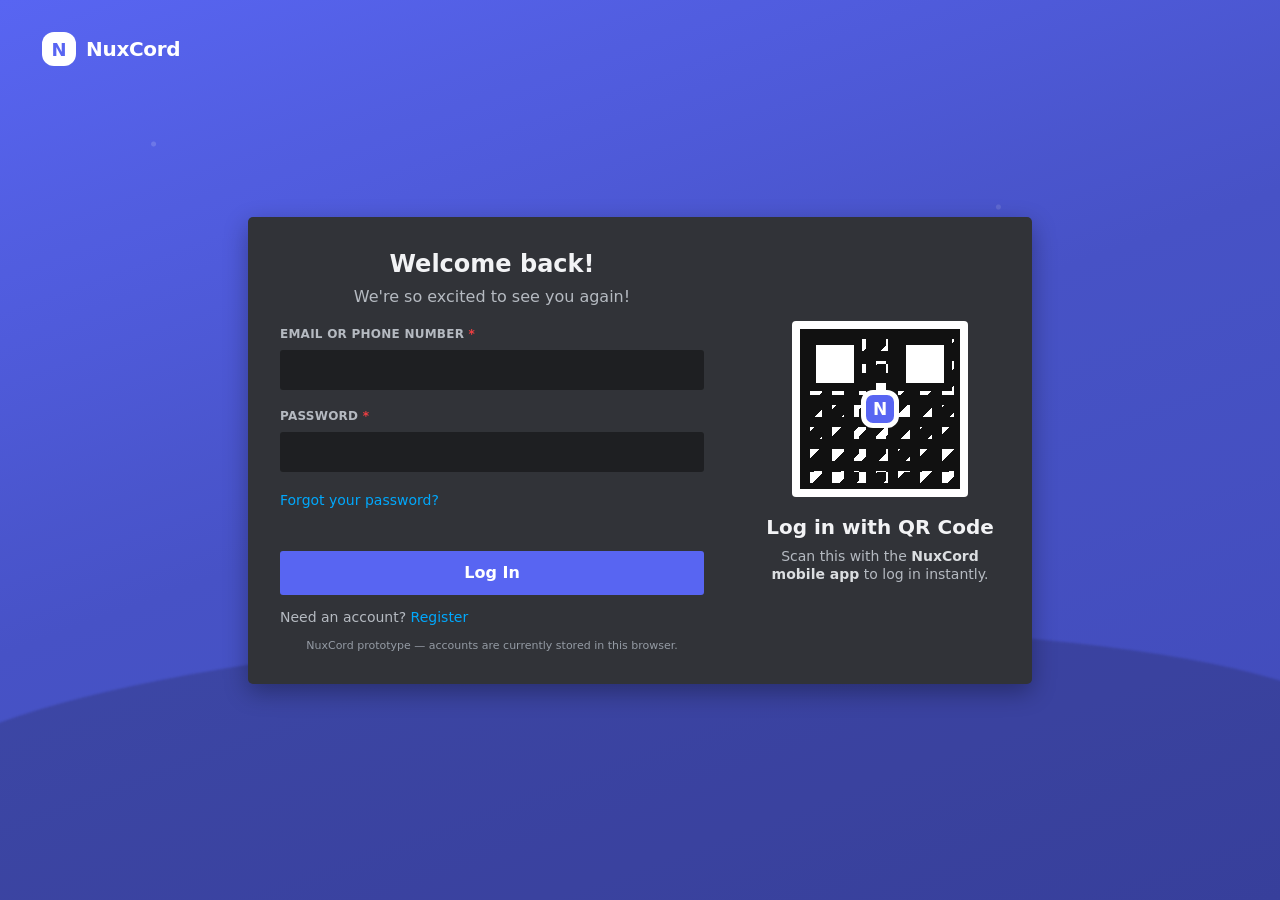
==== commit a84a2ed0: "Update index.html" ====
--- a/index.html
+++ b/index.html
@@ -173,6 +173,77 @@
 }
 </style>
 
+
+<style>
+/* NuxCord desktop polish */
+body{font-family:"gg sans","Noto Sans","Helvetica Neue",Helvetica,Arial,sans-serif}
+.userbar{cursor:pointer}.userbar:hover{background:#292b2f}
+.userbar .iconbtn{cursor:pointer}
+.avatar{overflow:hidden;background:#5865f2;background-size:cover!important;background-position:center!important}
+.avatar img{width:100%;height:100%;object-fit:cover;display:block}
+.profile-popout-wrap{display:flex;justify-content:center;padding:32px 18px}
+.discord-profile{
+  width:340px;background:#111214;border-radius:8px;overflow:hidden;
+  box-shadow:0 18px 45px rgba(0,0,0,.45);position:relative
+}
+.discord-banner{height:105px;background:#5865f2;position:relative}
+.discord-profile-main{padding:0 16px 16px;position:relative}
+.discord-avatar-wrap{width:92px;height:92px;margin-top:-46px;position:relative;border-radius:50%;border:7px solid #111214}
+.discord-avatar{
+  width:100%;height:100%;border-radius:50%;background:#5865f2 center/cover no-repeat;
+  display:grid;place-items:center;font-size:30px;font-weight:800;overflow:hidden;cursor:pointer
+}
+.discord-avatar-edit{
+  position:absolute;inset:0;border-radius:50%;display:flex;align-items:center;justify-content:center;
+  opacity:0;background:rgba(0,0,0,.62);font-size:12px;font-weight:800;text-transform:uppercase;
+  transition:.12s;cursor:pointer;text-align:center;padding:8px
+}
+.discord-avatar-wrap.own:hover .discord-avatar-edit{opacity:1}
+.status-dot{
+  position:absolute;right:1px;bottom:1px;width:22px;height:22px;border-radius:50%;
+  background:#23a559;border:5px solid #111214
+}
+.profile-actions{position:absolute;right:16px;top:12px;display:flex;gap:8px}
+.profile-actions button{height:32px}
+.profile-name-block{margin-top:12px}.profile-display{font-size:20px;font-weight:800;line-height:24px}
+.profile-handle{font-size:14px;color:#dbdee1;margin-top:1px}
+.profile-card-inner{margin-top:14px;background:#232428;border-radius:8px;padding:12px}
+.profile-section{padding:8px 0}.profile-section+.profile-section{border-top:1px solid #3f4147}
+.profile-label{font-size:12px;font-weight:800;text-transform:uppercase;margin-bottom:6px;color:#f2f3f5}
+.profile-about{font-size:14px;line-height:18px;color:#dbdee1;white-space:pre-wrap}
+.profile-note{width:100%;border:0;border-bottom:1px solid transparent;background:transparent;color:#dbdee1;padding:5px 0;outline:0}
+.profile-note:focus{border-bottom-color:#b5bac1}
+.profile-edit-hint{font-size:11px;color:#b5bac1;margin-top:8px}
+.settings-page{max-width:740px}
+.settings-heading{font-size:20px;font-weight:800;margin:0 0 20px}
+.account-panel{background:#1e1f22;border-radius:8px;overflow:hidden}
+.account-banner{height:100px;background:#5865f2}
+.account-info{padding:0 16px 16px;position:relative}
+.account-avatar{width:86px;height:86px;border:6px solid #1e1f22;border-radius:50%;margin-top:-43px;background:#5865f2 center/cover no-repeat;display:grid;place-items:center;font-size:28px;font-weight:800}
+.account-name{font-size:20px;font-weight:800;margin:10px 0 16px}
+.account-detail{background:#2b2d31;border-radius:8px;padding:16px;margin-top:12px}
+.account-field{display:flex;align-items:center;justify-content:space-between;gap:14px;padding:9px 0}
+.account-field+.account-field{border-top:1px solid #3f4147}
+.account-field small{display:block;color:#b5bac1;text-transform:uppercase;font-weight:800;font-size:11px;margin-bottom:3px}
+.profile-editor-grid{display:grid;grid-template-columns:minmax(0,1fr) 340px;gap:24px;align-items:start}
+.profile-editor-preview{position:sticky;top:20px}
+.avatar-upload-row{display:flex;align-items:center;gap:12px;margin-bottom:18px}
+.avatar-upload-preview{width:80px;height:80px;border-radius:50%;background:#5865f2 center/cover no-repeat;display:grid;place-items:center;font-size:26px;font-weight:800;overflow:hidden}
+.nitro-lock{border:1px solid #4e5058;border-radius:8px;padding:16px;margin-top:18px}
+.nitro-lock.unlocked{border-color:#5865f2}
+.color-grid{display:grid;grid-template-columns:repeat(6,34px);gap:8px;margin-top:10px}
+.color-swatch{width:34px;height:34px;border-radius:50%;border:3px solid transparent;cursor:pointer}
+.color-swatch.active{border-color:white}
+.nitro-badge{display:inline-flex;align-items:center;gap:6px;border-radius:4px;background:linear-gradient(90deg,#5865f2,#eb459e);padding:3px 7px;font-size:11px;font-weight:800;margin-left:7px}
+.nitro-page-card{max-width:880px;margin:0 auto}
+.nitro-top{background:linear-gradient(135deg,#5865f2,#9b59ff 58%,#eb459e);border-radius:16px;padding:34px;overflow:hidden;position:relative}
+.nitro-top:after{content:"";position:absolute;width:260px;height:260px;border-radius:50%;background:rgba(255,255,255,.09);right:-80px;top:-100px}
+.nitro-top h1{font-size:36px;margin:0 0 10px}.nitro-top p{max-width:520px;line-height:1.55}
+.nitro-perks{display:grid;grid-template-columns:repeat(2,minmax(0,1fr));gap:12px;margin-top:16px}
+.nitro-perk{background:#2b2d31;border-radius:10px;padding:18px}.nitro-perk h3{margin:0 0 6px}
+@media(max-width:800px){.profile-editor-grid{grid-template-columns:1fr}.profile-editor-preview{position:static}.nitro-perks{grid-template-columns:1fr}}
+</style>
+
 </head>
 <body>
 <div class="app" id="app">
@@ -182,11 +253,11 @@
     <div class="sidebar-head" id="sidebarHead"></div>
     <div class="searchbox"><input id="sidebarSearch" placeholder="Find or start a conversation"></div>
     <div class="side-scroll" id="sideScroll"></div>
-    <div class="userbar">
+    <div class="userbar" id="userBar" title="View profile">
       <div class="avatar online" id="meAvatar">N</div>
       <div class="usertext"><b id="meName">User</b><span id="meStatus">Online</span></div>
-      <button class="iconbtn" title="Mute">🎙</button>
-      <button class="iconbtn" id="settingsBtn" title="User Settings">⚙</button>
+      <button class="iconbtn" title="Mute" onclick="event.stopPropagation()">🎙</button>
+      <button class="iconbtn" id="settingsBtn" title="User Settings" onclick="event.stopPropagation()">⚙</button>
     </div>
   </aside>
 
@@ -217,6 +288,23 @@
 }
 function initial(v){return (v||'N').trim().charAt(0).toUpperCase()||'N'}
 function esc(s){return String(s??'').replace(/[&<>"']/g,m=>({'&':'&amp;','<':'&lt;','>':'&gt;','"':'&quot;',"'":'&#039;'}[m]))}
+
+
+function userByName(name){return db.users.find(u=>u.username===name)}
+function avatarStyle(u){return u&&u.avatar?`background-image:url('${u.avatar}')`:""}
+function avatarInner(u){return u&&u.avatar?'':esc(initial(u?.display||u?.username))}
+function avatarDiv(u,classes='avatar',extra=''){
+  return `<div class="${classes}" style="${avatarStyle(u)};${extra}">${avatarInner(u)}</div>`
+}
+function setAvatarElement(el,u){
+  if(!el||!u)return;
+  if(u.avatar){el.textContent='';el.style.backgroundImage=`url("${u.avatar}")`}
+  else{el.style.backgroundImage='';el.textContent=initial(u.display||u.username)}
+}
+function profileColor(u){
+  const active=!!db.nitro[u?.username];
+  return active && u?.profileColor ? u.profileColor : '#5865f2'
+}
 
 if(!current()){
   location.replace('login.html');
@@ -284,7 +372,7 @@
  content.innerHTML=`<div class="pane"><h2 class="section-title">${view.tab==='pending'?'Pending':view.tab==='all'?'All Friends':'Online'}</h2><div id="friendList"></div></div>`;
  let box=$('friendList');
  if(!arr.length)box.innerHTML='<p class="muted">Nothing here yet.</p>';
- arr.forEach(n=>{let u=db.users.find(x=>x.username===n);if(!u)return;box.insertAdjacentHTML('beforeend',`<div class="friend-row"><div class="avatar online">${esc(initial(u.display))}</div><div class="friend-meta"><b>${esc(u.display)}</b><span>${esc(u.username)} • ${esc(u.status||'Offline')}</span></div>${view.tab==='pending'?`<button class="circle-action" onclick="acceptFriend('${n}')">✓</button>`:`<button class="circle-action" onclick="openDM('${n}')">💬</button><button class="circle-action" onclick="openProfile('${n}')">👤</button>`}</div>`)})
+ arr.forEach(n=>{let u=db.users.find(x=>x.username===n);if(!u)return;box.insertAdjacentHTML('beforeend',`<div class="friend-row">${avatarDiv(u,'avatar online')}<div class="friend-meta"><b>${esc(u.display)}</b><span>${esc(u.username)} • ${esc(u.status||'Offline')}</span></div>${view.tab==='pending'?`<button class="circle-action" onclick="acceptFriend('${n}')">✓</button>`:`<button class="circle-action" onclick="openDM('${n}')">💬</button><button class="circle-action" onclick="openProfile('${n}')">👤</button>`}</div>`)})
 }
 function openAddFriend(){
  modal('Add Friend',`<div class="field"><label>Username</label><input id="friendName" placeholder="Enter a NuxCord username"></div><div class="error" id="friendErr"></div>`,
@@ -314,7 +402,7 @@
 function dmKey(a,b){return 'dm:'+ [a,b].sort().join(':')}
 function renderDM(top,content){
  let other=db.users.find(u=>u.username===view.dmUser);if(!other){view.dmUser=null;render();return}
- top.innerHTML=`<div class="avatar" style="width:30px;height:30px">${esc(initial(other.display))}</div><b>${esc(other.display)}</b><span class="topbar-spacer"></span><button class="iconbtn">☎</button><button class="iconbtn">📹</button><button class="iconbtn" onclick="openProfile('${other.username}')">👤</button>`;
+ top.innerHTML=`${avatarDiv(other,'avatar','width:30px;height:30px')}<b>${esc(other.display)}</b><span class="topbar-spacer"></span><button class="iconbtn">☎</button><button class="iconbtn">📹</button><button class="iconbtn" onclick="openProfile('${other.username}')">👤</button>`;
  let key=dmKey(current().username,other.username),msgs=db.messages[key]||[];
  content.innerHTML=`<div class="chat-area"><div class="messages" id="messages"><div class="welcome"><div class="avatar" style="width:76px;height:76px;font-size:28px">${esc(initial(other.display))}</div><h1>${esc(other.display)}</h1><p class="muted">This is the beginning of your direct message history with @${esc(other.username)}.</p></div>${msgs.map(m=>messageHTML(m)).join('')}</div><div class="composer-wrap"><form class="composer" onsubmit="sendDM(event,'${other.username}')"><button type="button" class="iconbtn">＋</button><input id="dmInput" autocomplete="off" placeholder="Message @${esc(other.username)}"><button type="button" class="iconbtn">☺</button></form></div></div>`;
 }
@@ -363,44 +451,87 @@
  top.innerHTML=`<button class="iconbtn" onclick="$('sidebar').classList.toggle('open')">☰</button><b>${c?.type==='voice'?'🔊':'#'} ${esc(c?.name||'No channel')}</b><span class="topbar-spacer"></span><button class="iconbtn">🔔</button><button class="iconbtn">📌</button><button class="iconbtn">👥</button>`;
  if(!c){content.innerHTML='<div class="pane">No channels yet.</div>';return}
  let key=channelKey(s,c),msgs=db.messages[key]||[];
- content.innerHTML=`<div class="chat-layout"><div class="chat-area"><div class="messages" id="messages"><div class="welcome"><div class="welcome-badge">${c.type==='voice'?'🔊':'#'}</div><h1>${esc(c.name)}</h1><p class="muted">This is the start of the ${esc(c.name)} channel.</p></div>${msgs.map(m=>messageHTML(m)).join('')}</div>${c.type==='text'?`<div class="composer-wrap"><form class="composer" onsubmit="sendChannel(event,'${s.id}','${c.id}')"><button type="button" class="iconbtn">＋</button><input id="channelInput" autocomplete="off" placeholder="Message #${esc(c.name)}"><button type="button" class="iconbtn">🎁</button><button type="button" class="iconbtn">☺</button></form></div>`:`<div class="composer-wrap"><button class="primary full">Join Voice</button></div>`}</div><aside class="members"><div class="category">Members — ${s.members.length}</div>${s.members.map(n=>{let u=db.users.find(x=>x.username===n);return u?`<div class="member" onclick="openProfile('${u.username}')"><div class="avatar online">${initial(u.display)}</div><b>${esc(u.display)}</b></div>`:''}).join('')}</aside></div>`;
+ content.innerHTML=`<div class="chat-layout"><div class="chat-area"><div class="messages" id="messages"><div class="welcome"><div class="welcome-badge">${c.type==='voice'?'🔊':'#'}</div><h1>${esc(c.name)}</h1><p class="muted">This is the start of the ${esc(c.name)} channel.</p></div>${msgs.map(m=>messageHTML(m)).join('')}</div>${c.type==='text'?`<div class="composer-wrap"><form class="composer" onsubmit="sendChannel(event,'${s.id}','${c.id}')"><button type="button" class="iconbtn">＋</button><input id="channelInput" autocomplete="off" placeholder="Message #${esc(c.name)}"><button type="button" class="iconbtn">🎁</button><button type="button" class="iconbtn">☺</button></form></div>`:`<div class="composer-wrap"><button class="primary full">Join Voice</button></div>`}</div><aside class="members"><div class="category">Members — ${s.members.length}</div>${s.members.map(n=>{let u=db.users.find(x=>x.username===n);return u?`<div class="member" onclick="openProfile('${u.username}')">${avatarDiv(u,'avatar online')}<b>${esc(u.display)}</b></div>`:''}).join('')}</aside></div>`;
 }
 function sendChannel(e,sid,cid){e.preventDefault();let i=$('channelInput'),t=i.value.trim();if(!t)return;let s=db.servers.find(x=>x.id===sid),c=s.channels.find(x=>x.id===cid),key=channelKey(s,c);db.messages[key]=db.messages[key]||[];db.messages[key].push({author:current().username,text:t,time:Date.now()});save();i.value='';renderMain()}
-function messageHTML(m){let u=db.users.find(x=>x.username===m.author)||{display:m.author,username:m.author};return `<div class="message"><div class="avatar">${esc(initial(u.display))}</div><div><div class="msg-head"><b>${esc(u.display)}</b><span class="time">${new Date(m.time).toLocaleTimeString([],{hour:'2-digit',minute:'2-digit'})}</span></div><div class="msg-text">${esc(m.text)}</div></div></div>`}
-
-/* PROFILE */
-function openProfile(n){view.mode='profile';view.profileUser=n;render()}
-function renderProfile(top,content){
- let u=db.users.find(x=>x.username===view.profileUser)||current(),friend=(db.friends[current().username]||[]).includes(u.username);
- top.innerHTML=`<button class="iconbtn" onclick="view.mode='home';view.dmUser=null;render()">←</button><b>User Profile</b><span class="topbar-spacer"></span>`;
- content.innerHTML=`<div class="pane"><div class="profile-card" style="max-width:620px"><div class="profile-banner"></div><div class="profile-body"><div class="profile-big-avatar">${esc(initial(u.display))}</div><div class="profile-name">${esc(u.display)}</div><div class="profile-user">@${esc(u.username)}</div><hr style="border:0;border-top:1px solid var(--line);margin:18px 0"><b>About Me</b><p class="muted">${esc(u.bio||'No bio yet.')}</p>${u.username!==current().username?`<div class="row"><button class="primary" onclick="openDM('${u.username}')">Message</button>${friend?'':`<button class="secondary" onclick="quickFriend('${u.username}')">Add Friend</button>`}</div>`:`<button class="primary" onclick="view.mode='settings';view.settingsTab='profiles';render()">Edit Profile</button>`}</div></div></div>`;
+function messageHTML(m){
+ let u=db.users.find(x=>x.username===m.author)||{display:m.author,username:m.author};
+ return `<div class="message">${avatarDiv(u,'avatar')}<div><div class="msg-head"><b onclick="openProfile('${esc(u.username)}')" style="cursor:pointer">${esc(u.display)}</b><span class="time">${new Date(m.time).toLocaleTimeString([],{hour:'2-digit',minute:'2-digit'})}</span></div><div class="msg-text">${esc(m.text)}</div></div></div>`
 }
 function quickFriend(n){let me=current().username;db.friendRequests[n]=db.friendRequests[n]||[];if(!db.friendRequests[n].includes(me))db.friendRequests[n].push(me);save();alert('Friend request sent.')}
 
 /* SETTINGS */
-$('settingsBtn').onclick=()=>{view.mode='settings';view.settingsTab='account';render()}
+$('settingsBtn').onclick=e=>{e?.stopPropagation?.();view.mode='settings';view.settingsTab='account';render()}
+$('userBar').onclick=()=>openProfile(current().username);
 function renderSettings(top,content){
  top.innerHTML=`<b>User Settings</b><span class="topbar-spacer"></span><button class="iconbtn" onclick="view.mode='home';render()">✕</button>`;
  let nav=['account','profiles','privacy','notifications','appearance'];
  content.innerHTML=`<div class="settings-shell"><aside class="settings-nav">${nav.map(n=>`<button class="${view.settingsTab===n?'active':''}" onclick="view.settingsTab='${n}';renderMain()">${n[0].toUpperCase()+n.slice(1)}</button>`).join('')}<button onclick="logout()" style="color:#fa777c">Log Out</button></aside><section class="settings-page" id="settingsPage"></section></div>`;
- let p=$('settingsPage'),me=current(),st=db.settings[me.username]||{};
- if(view.settingsTab==='account')p.innerHTML=`<h2>My Account</h2><div class="profile-card"><div class="profile-banner"></div><div class="profile-body"><div class="profile-big-avatar">${initial(me.display)}</div><div class="setting-row"><div><b>Display Name</b><div class="muted">${esc(me.display)}</div></div><button class="secondary" onclick="editAccount()">Edit</button></div><div class="setting-row"><div><b>Username</b><div class="muted">@${esc(me.username)}</div></div></div><div class="setting-row"><div><b>Email</b><div class="muted">${esc(me.email)}</div></div></div></div></div>`;
- if(view.settingsTab==='profiles')p.innerHTML=`<h2>Profiles</h2><div class="field"><label>Display Name</label><input id="profileDisplay" value="${esc(me.display)}"></div><div class="field"><label>About Me</label><textarea id="profileBio" rows="5">${esc(me.bio||'')}</textarea></div><button class="primary" onclick="saveProfile()">Save Changes</button>`;
- if(view.settingsTab==='privacy')p.innerHTML=`<h2>Privacy & Safety</h2>${settingToggle('Allow direct messages from server members','dmServer',st.dmServer!==false)}${settingToggle('Allow friend requests','friendReq',st.friendReq!==false)}${settingToggle('Filter spam messages','spam',st.spam!==false)}`;
- if(view.settingsTab==='notifications')p.innerHTML=`<h2>Notifications</h2>${settingToggle('Desktop Notifications','desktopNotif',!!st.desktopNotif)}${settingToggle('Sounds','sounds',st.sounds!==false)}`;
- if(view.settingsTab==='appearance')p.innerHTML=`<h2>Appearance</h2>${settingToggle('Compact message display','compact',!!st.compact)}<div class="card" style="margin-top:16px"><h3>Theme</h3><p>This prototype currently uses the NuxCord dark theme.</p></div>`;
+ let p=$('settingsPage'),me=current(),st=db.settings[me.username]||{},color=profileColor(me),nitro=!!db.nitro[me.username];
+ if(view.settingsTab==='account')p.innerHTML=`<h2 class="settings-heading">My Account</h2>
+   <div class="account-panel">
+     <div class="account-banner" style="background:${esc(color)}"></div>
+     <div class="account-info">
+       <div class="account-avatar" style="${avatarStyle(me)}">${avatarInner(me)}</div>
+       <div class="account-name">${esc(me.display)}</div>
+       <div class="account-detail">
+         <div class="account-field"><div><small>Display Name</small>${esc(me.display)}</div><button class="secondary" onclick="editAccount()">Edit</button></div>
+         <div class="account-field"><div><small>Username</small>${esc(me.username)}</div><button class="secondary" onclick="editAccount()">Edit</button></div>
+         <div class="account-field"><div><small>Email</small>${esc(me.email)}</div></div>
+       </div>
+     </div>
+   </div>`;
+ if(view.settingsTab==='profiles')p.innerHTML=`<h2 class="settings-heading">Profiles</h2>
+   <div class="profile-editor-grid">
+     <div>
+       <div class="avatar-upload-row"><div class="avatar-upload-preview" style="${avatarStyle(me)}">${avatarInner(me)}</div><div><button class="primary" onclick="document.getElementById('settingsAvatarFile').click()">Change Avatar</button><div class="small muted" style="margin-top:6px">PNG only • up to 1.5 MB</div></div></div>
+       <input id="settingsAvatarFile" type="file" accept="image/png" hidden onchange="uploadAvatar(event)">
+       <div class="field"><label>Display Name</label><input id="profileDisplay" value="${esc(me.display)}"></div>
+       <div class="field"><label>About Me</label><textarea id="profileBio" rows="5" maxlength="190">${esc(me.bio||'')}</textarea></div>
+       <div class="nitro-lock ${nitro?'unlocked':''}">
+         <b>Profile Theme ${nitro?'<span class="nitro-badge">NITRO</span>':''}</b>
+         <p class="small muted">${nitro?'Choose the colour shown on your profile banner.':'Profile colours are a Nux Nitro perk.'}</p>
+         ${nitro?`<input id="profileColorPicker" type="color" value="${esc(me.profileColor||'#5865f2')}" oninput="previewProfileColor(this.value)"><div class="color-grid">${['#5865f2','#eb459e','#ed4245','#f0b232','#23a559','#00a8fc'].map(c=>`<button class="color-swatch ${me.profileColor===c?'active':''}" style="background:${c}" onclick="event.preventDefault();setProfileColor('${c}')"></button>`).join('')}</div>`:`<button class="primary" onclick="view.mode='nitro';render()">Get Nux Nitro</button>`}
+       </div>
+       <button class="primary" style="margin-top:18px" onclick="saveProfile()">Save Changes</button>
+     </div>
+     <div class="profile-editor-preview">
+       <div class="discord-profile" style="width:100%">
+         <div class="discord-banner" id="profilePreviewBanner" style="background:${esc(color)}"></div>
+         <div class="discord-profile-main">
+           <div class="discord-avatar-wrap"><div class="discord-avatar" style="${avatarStyle(me)}">${avatarInner(me)}</div><span class="status-dot"></span></div>
+           <div class="profile-name-block"><div class="profile-display">${esc(me.display)}${nitro?'<span class="nitro-badge">NITRO</span>':''}</div><div class="profile-handle">${esc(me.username)}</div></div>
+           <div class="profile-card-inner"><div class="profile-section"><div class="profile-label">About Me</div><div class="profile-about">${esc(me.bio||'No bio yet.')}</div></div></div>
+         </div>
+       </div>
+     </div>
+   </div>`;
+ if(view.settingsTab==='privacy')p.innerHTML=`<h2 class="settings-heading">Privacy & Safety</h2>${settingToggle('Allow direct messages from server members','dmServer',st.dmServer!==false)}${settingToggle('Allow friend requests','friendReq',st.friendReq!==false)}${settingToggle('Filter spam messages','spam',st.spam!==false)}`;
+ if(view.settingsTab==='notifications')p.innerHTML=`<h2 class="settings-heading">Notifications</h2>${settingToggle('Desktop Notifications','desktopNotif',!!st.desktopNotif)}${settingToggle('Sounds','sounds',st.sounds!==false)}`;
+ if(view.settingsTab==='appearance')p.innerHTML=`<h2 class="settings-heading">Appearance</h2>${settingToggle('Compact message display','compact',!!st.compact)}<div class="card" style="margin-top:16px"><h3>Theme</h3><p>Dark is the current NuxCord desktop theme.</p></div>`;
 }
 function settingToggle(label,key,on){return `<div class="setting-row"><div><b>${esc(label)}</b></div><button class="toggle ${on?'on':''}" onclick="toggleSetting('${key}',this)"><span></span></button></div>`}
 function toggleSetting(k,b){let me=current().username;db.settings[me]=db.settings[me]||{};db.settings[me][k]=!db.settings[me][k];save();b.classList.toggle('on')}
 function editAccount(){modal('Edit Account',`<div class="field"><label>Display Name</label><input id="editDisplay" value="${esc(current().display)}"></div>`,`<button class="secondary" onclick="closeModal()">Cancel</button><button class="primary" onclick="saveAccountEdit()">Save</button>`)}
 function saveAccountEdit(){let me=current(),v=$('editDisplay').value.trim();if(v)me.display=v;save();closeModal();$('meName').textContent=me.display;$('meAvatar').textContent=initial(me.display);renderMain()}
-function saveProfile(){let me=current();me.display=$('profileDisplay').value.trim()||me.display;me.bio=$('profileBio').value.trim();save();$('meName').textContent=me.display;$('meAvatar').textContent=initial(me.display);alert('Profile saved.')}
+function saveProfile(){let me=current();me.display=$('profileDisplay').value.trim()||me.display;me.bio=$('profileBio').value.trim();save();$('meName').textContent=me.display;setAvatarElement($('meAvatar'),me);renderMain();alert('Profile saved.')}
+function previewProfileColor(c){let b=$('profilePreviewBanner');if(b)b.style.background=c}
+function setProfileColor(c){let me=current();if(!db.nitro[me.username])return;me.profileColor=c;save();let picker=$('profileColorPicker');if(picker)picker.value=c;previewProfileColor(c);renderMain()}
 
 /* NITRO */
 function renderNitro(top,content){
- top.innerHTML=`<b>♦ Nux Nitro</b><span class="topbar-spacer"></span>`;
+ top.innerHTML=`<b>Nux Nitro</b><span class="topbar-spacer"></span>`;
  let active=!!db.nitro[current().username];
- content.innerHTML=`<div class="pane"><div class="nitro-hero"><h1>Nux Nitro</h1><p>Make NuxCord more yours with bigger uploads, profile customisation and extra perks.</p><div class="price">£9.99 <span class="small">/ month</span></div><button class="primary" style="margin-top:16px;background:white;color:#111" onclick="toggleNitro()">${active?'Manage Nitro':'Get Nitro'}</button></div><div class="nitro-grid"><div class="nitro-feature"><h3>HD Streaming</h3><p>Higher quality streaming and screen share.</p></div><div class="nitro-feature"><h3>Custom Profiles</h3><p>More ways to personalise your NuxCord profile.</p></div><div class="nitro-feature"><h3>Bigger Uploads</h3><p>Unlock larger file upload limits.</p></div><div class="nitro-feature"><h3>Custom Emoji</h3><p>Use your favourite emoji across servers.</p></div></div><p class="muted small">Demo only — no payment is processed in this HTML prototype.</p></div>`;
+ content.innerHTML=`<div class="pane"><div class="nitro-page-card">
+   <div class="nitro-top"><h1>Nux Nitro</h1><p>Unlock profile themes, larger uploads, better streaming and more ways to customise how you look across NuxCord.</p><div class="price">£9.99 <span class="small">/ month</span></div><button class="primary" style="margin-top:16px;background:#fff;color:#111" onclick="toggleNitro()">${active?'Cancel Nitro Demo':'Get Nitro'}</button></div>
+   <div class="nitro-perks">
+     <div class="nitro-perk"><h3>Custom profile colours</h3><p class="muted">Pick your own profile banner colour and show it anywhere someone opens your profile.</p></div>
+     <div class="nitro-perk"><h3>Bigger uploads</h3><p class="muted">Extra upload room for media and files.</p></div>
+     <div class="nitro-perk"><h3>HD streaming</h3><p class="muted">Higher-quality screen share and streaming.</p></div>
+     <div class="nitro-perk"><h3>Extra customisation</h3><p class="muted">More profile options as NuxCord grows.</p></div>
+   </div>
+   <p class="muted small">Prototype subscription only — no payment is processed.</p>
+ </div></div>`;
 }
 function toggleNitro(){db.nitro[current().username]=!db.nitro[current().username];save();renderMain()}
 
@@ -417,7 +548,7 @@
 const me=current();
 if(me){
   $('meName').textContent=me.display||me.username;
-  $('meAvatar').textContent=initial(me.display||me.username);
+  setAvatarElement($('meAvatar'),me);
   render();
 }
 
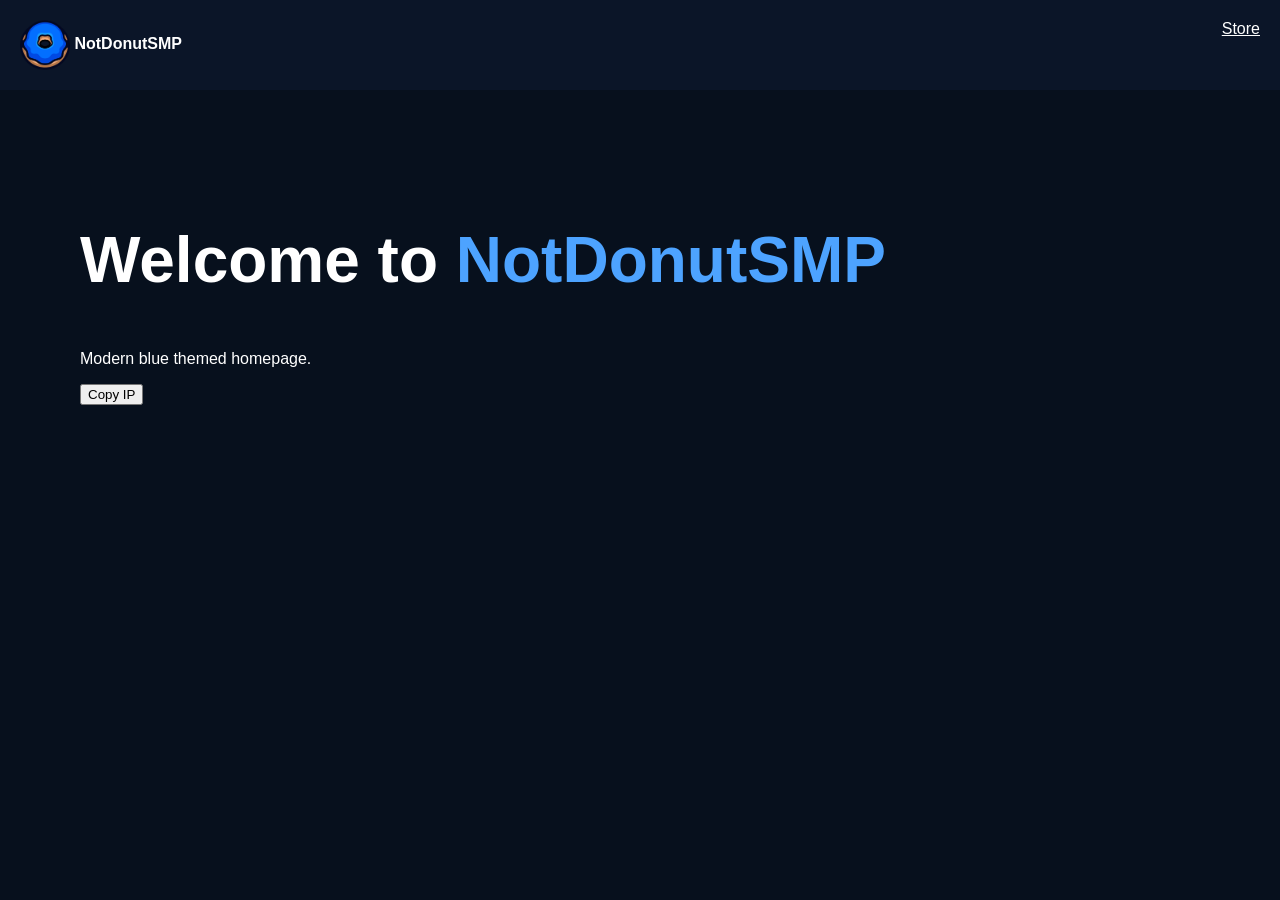
==== commit b0efda71: "Update index.html" ====
--- a/index.html
+++ b/index.html
@@ -1,557 +1 @@
-<!DOCTYPE html>
-<html lang="en">
-<head>
-<meta charset="UTF-8">
-<meta name="viewport" content="width=device-width,initial-scale=1.0">
-<title>NuxCord</title>
-<style>
-:root{
-  --bg:#313338;--panel:#2b2d31;--rail:#1e1f22;--panel2:#232428;--input:#1e1f22;
-  --text:#f2f3f5;--muted:#b5bac1;--faint:#949ba4;--brand:#5865f2;--brand2:#4752c4;
-  --green:#23a559;--red:#da373c;--yellow:#f0b232;--hover:#35373c;--sel:#404249;--line:#3f4147;
-  --nitro:#ff73fa;
-}
-*{box-sizing:border-box}html,body{height:100%}body{margin:0;background:var(--rail);color:var(--text);font-family:Inter,"Segoe UI",system-ui,sans-serif;overflow:hidden}
-button,input,textarea,select{font:inherit}button{cursor:pointer}.hidden{display:none!important}.muted{color:var(--muted)}
-::-webkit-scrollbar{width:10px}::-webkit-scrollbar-thumb{background:#1a1b1e;border-radius:8px}::-webkit-scrollbar-track{background:transparent}
-
-/* AUTH */
-.auth-shell{position:fixed;inset:0;z-index:1000;display:grid;place-items:center;background:
-radial-gradient(circle at 15% 20%,rgba(88,101,242,.42),transparent 30%),
-radial-gradient(circle at 82% 80%,rgba(88,101,242,.18),transparent 28%),
-linear-gradient(135deg,#202225,#111214);padding:24px}
-.brand-top{position:fixed;left:30px;top:26px;display:flex;align-items:center;gap:10px;font-size:22px;font-weight:850}
-.logo{width:36px;height:36px;border-radius:12px;background:var(--brand);display:grid;place-items:center;font-weight:900;box-shadow:0 8px 28px rgba(88,101,242,.35)}
-.auth-card{width:min(480px,94vw);background:var(--bg);border-radius:5px;padding:32px;box-shadow:0 20px 55px rgba(0,0,0,.48)}
-.auth-card h1{text-align:center;font-size:24px;margin:0 0 8px}.auth-sub{text-align:center;color:var(--muted);margin-bottom:24px}
-.field{margin-bottom:16px}.field label{display:block;font-size:12px;font-weight:800;text-transform:uppercase;color:var(--muted);margin-bottom:8px}
-.field input,.field textarea,.field select{width:100%;border:1px solid transparent;border-radius:4px;background:var(--input);color:var(--text);padding:11px 12px;outline:0}
-.field input:focus,.field textarea:focus,.field select:focus{border-color:#00a8fc}
-.primary,.danger,.secondary{border:0;border-radius:4px;padding:10px 14px;font-weight:700;color:white}.primary{background:var(--brand)}.primary:hover{background:var(--brand2)}.secondary{background:#4e5058}.danger{background:var(--red)}
-.full{width:100%}.link{border:0;background:none;color:#00a8fc;padding:0}.error{color:#fa777c;min-height:18px;font-size:13px;margin:8px 0}
-.small{font-size:12px}
-
-/* APP SHELL */
-.app{height:100vh;display:grid;grid-template-columns:72px 240px minmax(0,1fr);min-width:0}
-.rail{background:var(--rail);padding:12px 0;display:flex;flex-direction:column;align-items:center;gap:8px;overflow-y:auto}
-.rail-btn{width:48px;height:48px;border:0;border-radius:50%;background:var(--bg);color:#fff;display:grid;place-items:center;font-weight:800;transition:.15s;position:relative;flex:0 0 auto}
-.rail-btn:hover,.rail-btn.active{border-radius:16px;background:var(--brand)}.rail-btn.active:before{content:"";position:absolute;left:-12px;width:4px;height:38px;background:#fff;border-radius:0 4px 4px 0}
-.rail-btn.home{background:var(--brand);border-radius:16px}.rail-btn.add{color:var(--green)}.rail-btn.add:hover{color:#fff;background:var(--green)}
-.rail-divider{width:32px;height:2px;background:#35363c;border-radius:2px}
-
-.sidebar{background:var(--panel);display:flex;flex-direction:column;min-width:0}
-.sidebar-head{height:48px;display:flex;align-items:center;justify-content:space-between;padding:0 14px;font-weight:750;border-bottom:1px solid #202125;box-shadow:0 1px 0 #202125}
-.searchbox{padding:10px}.searchbox input{width:100%;background:var(--rail);border:0;border-radius:4px;outline:0;color:#fff;padding:8px 10px}
-.side-scroll{flex:1;overflow:auto;padding:8px}.side-item{display:flex;align-items:center;gap:10px;padding:8px 10px;border-radius:4px;color:var(--muted);margin:2px 0;cursor:pointer}
-.side-item:hover{background:var(--hover);color:#fff}.side-item.active{background:var(--sel);color:#fff}.side-icon{width:24px;text-align:center;font-size:18px}.category{font-size:12px;text-transform:uppercase;font-weight:800;color:var(--faint);margin:14px 8px 5px;display:flex;align-items:center;justify-content:space-between}
-.category button{border:0;background:none;color:var(--faint);font-size:18px}
-.userbar{height:54px;background:var(--panel2);display:flex;align-items:center;gap:8px;padding:7px 8px}.avatar{width:34px;height:34px;border-radius:50%;background:linear-gradient(135deg,#5865f2,#c45cff);display:grid;place-items:center;font-weight:800;position:relative;flex:none}
-.avatar.online:after{content:"";position:absolute;right:-2px;bottom:-2px;width:10px;height:10px;border-radius:50%;background:var(--green);border:3px solid var(--panel2)}
-.usertext{min-width:0;flex:1}.usertext b,.usertext span{display:block;white-space:nowrap;overflow:hidden;text-overflow:ellipsis}.usertext b{font-size:14px}.usertext span{font-size:12px;color:var(--muted)}
-.iconbtn{width:32px;height:32px;border:0;background:transparent;color:var(--muted);border-radius:4px}.iconbtn:hover{background:#37393f;color:#fff}
-
-.main{background:var(--bg);min-width:0;display:flex;flex-direction:column}
-.topbar{height:48px;border-bottom:1px solid #26272b;display:flex;align-items:center;gap:10px;padding:0 16px;box-shadow:0 1px 0 #26272b;flex:none}
-.topbar-title{font-weight:800}.topbar-spacer{flex:1}.tab{border:0;background:none;color:var(--muted);padding:7px 10px;border-radius:4px;font-weight:650}.tab:hover{background:var(--hover);color:#fff}.tab.active{background:var(--sel);color:#fff}
-.content{flex:1;min-height:0;overflow:hidden;display:flex}.pane{flex:1;min-width:0;overflow:auto;padding:22px}
-
-.cards{display:grid;grid-template-columns:repeat(auto-fill,minmax(230px,1fr));gap:14px}.card{background:var(--panel);border-radius:8px;padding:16px;border:1px solid #3a3c42}.card h3{margin:0 0 8px}.card p{color:var(--muted);font-size:14px;line-height:1.45}
-.row{display:flex;align-items:center;gap:10px}.grow{flex:1}.section-title{font-size:18px;font-weight:800;margin:0 0 14px}.section-sub{color:var(--muted);font-size:13px;margin:-8px 0 16px}
-
-/* FRIENDS + DMS */
-.friend-row,.dm-row{display:flex;align-items:center;gap:12px;padding:10px;border-radius:6px;border-top:1px solid #3a3c42}.friend-row:hover,.dm-row:hover{background:var(--hover)}.friend-meta{flex:1}.friend-meta b{display:block}.friend-meta span{color:var(--muted);font-size:13px}
-.circle-action{width:36px;height:36px;border:0;border-radius:50%;background:var(--panel2);color:var(--muted)}.circle-action:hover{color:#fff}
-
-/* CHAT */
-.chat-layout{display:grid;grid-template-columns:minmax(0,1fr) 240px;flex:1;min-height:0}.chat-area{display:flex;flex-direction:column;min-width:0}.messages{flex:1;overflow:auto;padding:18px 16px}.welcome{padding:28px 0 18px;border-bottom:1px solid var(--line);margin-bottom:14px}.welcome-badge{width:64px;height:64px;border-radius:50%;display:grid;place-items:center;background:#41434a;font-size:30px;font-weight:900}.welcome h1{margin:12px 0 4px;font-size:28px}.message{display:grid;grid-template-columns:40px 1fr;gap:12px;padding:8px 0}.message .avatar{width:40px;height:40px}.msg-head{display:flex;gap:8px;align-items:baseline}.msg-head b{font-weight:800}.time{font-size:12px;color:var(--faint)}.msg-text{color:#dbdee1;line-height:1.45;margin-top:2px;white-space:pre-wrap}.composer-wrap{padding:0 16px 18px}.composer{min-height:44px;background:#383a40;border-radius:8px;display:flex;align-items:center;gap:8px;padding:0 12px}.composer input{flex:1;background:none;border:0;outline:0;color:white}.members{background:var(--panel);overflow:auto;padding:16px 8px}.member{display:flex;align-items:center;gap:9px;padding:7px 8px;border-radius:4px;color:var(--muted)}.member:hover{background:var(--hover);color:#fff}
-
-/* MODALS */
-.modal-backdrop{position:fixed;inset:0;background:rgba(0,0,0,.7);z-index:2000;display:grid;place-items:center;padding:20px}.modal{width:min(520px,96vw);max-height:90vh;overflow:auto;background:var(--bg);border-radius:8px;box-shadow:0 25px 80px rgba(0,0,0,.55)}.modal-head{padding:20px 20px 10px}.modal-head h2{margin:0}.modal-body{padding:10px 20px 20px}.modal-actions{display:flex;justify-content:flex-end;gap:8px;padding:16px 20px;background:var(--panel);border-radius:0 0 8px 8px}
-
-/* SETTINGS */
-.settings-shell{display:grid;grid-template-columns:220px minmax(0,1fr);height:100%}.settings-nav{background:var(--panel);padding:24px 12px}.settings-nav button{width:100%;text-align:left;border:0;background:none;color:var(--muted);padding:9px 10px;border-radius:4px}.settings-nav button.active,.settings-nav button:hover{background:var(--sel);color:#fff}.settings-page{overflow:auto;padding:34px;max-width:860px}.profile-banner{height:120px;border-radius:8px 8px 0 0;background:linear-gradient(120deg,#5865f2,#9b59ff)}.profile-card{background:var(--panel2);border-radius:8px;overflow:hidden}.profile-body{padding:0 18px 18px}.profile-big-avatar{width:84px;height:84px;border-radius:50%;background:#5865f2;border:6px solid var(--panel2);display:grid;place-items:center;font-size:30px;font-weight:900;margin-top:-42px}.profile-name{font-size:22px;font-weight:850;margin-top:8px}.profile-user{color:var(--muted)}.setting-row{display:flex;align-items:center;justify-content:space-between;gap:14px;padding:16px 0;border-bottom:1px solid var(--line)}
-.toggle{width:42px;height:24px;border:0;border-radius:12px;background:#4e5058;padding:3px}.toggle span{display:block;width:18px;height:18px;border-radius:50%;background:#fff;transition:.15s}.toggle.on{background:var(--green)}.toggle.on span{transform:translateX(18px)}
-
-/* NITRO */
-.nitro-hero{border-radius:14px;padding:28px;background:linear-gradient(135deg,#7c3aed,#5865f2 55%,#ff73fa);box-shadow:0 18px 45px rgba(88,101,242,.25)}.nitro-hero h1{margin:0 0 8px;font-size:34px}.price{font-size:28px;font-weight:900}.nitro-grid{display:grid;grid-template-columns:repeat(auto-fit,minmax(220px,1fr));gap:12px;margin-top:18px}.nitro-feature{background:rgba(0,0,0,.18);padding:16px;border-radius:10px}
-
-/* SERVER SETTINGS */
-.role-pill{display:inline-flex;align-items:center;gap:7px;padding:6px 9px;border-radius:5px;background:var(--panel2);margin:4px 4px 4px 0}.dot{width:10px;height:10px;border-radius:50%}
-@media(max-width:980px){.chat-layout{grid-template-columns:1fr}.members{display:none}}
-@media(max-width:760px){.app{grid-template-columns:64px minmax(0,1fr)}.sidebar{position:fixed;left:64px;top:0;bottom:0;width:240px;z-index:100;transform:translateX(-110%);transition:.18s}.sidebar.open{transform:translateX(0)}.settings-shell{grid-template-columns:1fr}.settings-nav{display:flex;overflow:auto;padding:8px}.settings-nav button{width:auto;white-space:nowrap}.settings-page{padding:20px}.topbar .desktop-only{display:none}}
-</style>
-
-<style>
-/* Discord-inspired auth rebuild based on the supplied saved login-page reference.
-   NuxCord branding + original implementation; no Discord production scripts are reused. */
-.auth-shell{
-  position:fixed;inset:0;z-index:1000;display:grid;place-items:center;overflow:hidden;
-  padding:32px;background:#5865f2;
-}
-.auth-shell::before{
-  content:"";position:absolute;inset:0;pointer-events:none;opacity:.95;
-  background:
-    radial-gradient(circle at 12% 16%,rgba(255,255,255,.16) 0 2px,transparent 3px),
-    radial-gradient(circle at 78% 23%,rgba(255,255,255,.12) 0 2px,transparent 3px),
-    radial-gradient(circle at 64% 73%,rgba(255,255,255,.10) 0 3px,transparent 4px),
-    linear-gradient(160deg,#5865f2 0%,#4752c4 48%,#3f49b7 100%);
-  background-size:auto;
-}
-.auth-shell::after{
-  content:"";position:absolute;left:-8%;right:-8%;bottom:-16%;height:46%;
-  border-radius:50% 50% 0 0/35% 35% 0 0;
-  background:rgba(20,22,35,.20);filter:blur(1px);
-  transform:rotate(-2deg);
-}
-.brand-top{
-  position:absolute;top:32px;left:42px;z-index:2;display:flex;align-items:center;gap:10px;
-  color:white;font-size:20px;font-weight:800;letter-spacing:-.3px
-}
-.brand-top .logo{
-  width:34px;height:34px;border-radius:12px;background:#fff;color:#5865f2;
-  box-shadow:none;font-size:18px
-}
-.auth-card{
-  position:relative;z-index:2;width:min(784px,calc(100vw - 48px));padding:32px;
-  background:#313338;border-radius:5px;box-shadow:0 8px 24px rgba(0,0,0,.32);
-}
-.auth-card.login-wide{display:grid;grid-template-columns:minmax(0,1fr) 240px;gap:56px;align-items:center}
-.auth-main h1{margin:0 0 8px;text-align:center;font-size:24px;line-height:30px}
-.auth-main .auth-sub{margin-bottom:20px}
-.auth-sub{text-align:center;color:#b5bac1;font-size:16px}
-.auth-card .field{margin-bottom:18px}
-.auth-card .field label{
-  color:#b5bac1;font-size:12px;line-height:16px;font-weight:800;text-transform:uppercase;
-  letter-spacing:.02em
-}
-.auth-card .field label .req{color:#f23f42}
-.auth-card .field input{
-  height:40px;background:#1e1f22;border:none;border-radius:3px;padding:10px;
-  color:#dbdee1
-}
-.auth-card .field input:focus{box-shadow:0 0 0 1px #00a8fc}
-.auth-card .primary{height:44px;margin-top:8px;border-radius:3px;font-size:16px}
-.auth-card .link{font-size:14px;color:#00a8fc}
-.auth-card .small{font-size:14px}
-.qr-panel{text-align:center;padding-top:4px}
-.qr-wrap{
-  width:176px;height:176px;margin:0 auto 18px;background:white;border-radius:4px;padding:8px;
-  position:relative;display:grid;place-items:center
-}
-.fake-qr{
-  width:160px;height:160px;
-  background:
-    linear-gradient(90deg,#111 10px,transparent 10px) 0 0/22px 22px,
-    linear-gradient(#111 10px,transparent 10px) 0 0/22px 22px,
-    linear-gradient(135deg,transparent 35%,#111 35% 65%,transparent 65%) 5px 8px/27px 27px;
-  image-rendering:pixelated
-}
-.fake-qr::before,.fake-qr::after{
-  content:"";position:absolute;width:38px;height:38px;border:8px solid #111;background:#fff
-}
-.fake-qr::before{left:16px;top:16px}.fake-qr::after{right:16px;top:16px}
-.qr-nux{
-  position:absolute;left:50%;top:50%;transform:translate(-50%,-50%);
-  width:38px;height:38px;border-radius:12px;background:#5865f2;border:5px solid #fff;color:#fff;
-  display:grid;place-items:center;font-weight:900;font-size:17px
-}
-.qr-title{font-size:20px;line-height:24px;font-weight:800;color:#f2f3f5;margin-bottom:8px}
-.qr-copy{font-size:14px;line-height:18px;color:#b5bac1}
-.qr-copy b{color:#dbdee1}
-.auth-footnote{margin-top:14px;color:#949ba4;font-size:11px;text-align:center}
-.register-card-new{width:min(480px,calc(100vw - 48px))}
-.dob-row{display:grid;grid-template-columns:1fr 1fr 1fr;gap:8px}
-.dob-row select{
-  width:100%;height:40px;background:#1e1f22;border:0;color:#b5bac1;border-radius:3px;padding:0 10px
-}
-.check-row{display:flex;gap:10px;align-items:flex-start;color:#b5bac1;font-size:12px;line-height:16px;margin:10px 0}
-.check-row input{margin-top:2px}
-@media(max-width:740px){
-  .brand-top{left:24px;top:22px}.auth-shell{padding:18px}
-  .auth-card.login-wide{width:min(480px,100%);display:block;padding:24px}
-  .qr-panel{display:none}.auth-card{width:min(480px,100%);padding:24px}
-}
-</style>
-
-
-<style>
-/* NuxCord desktop polish */
-body{font-family:"gg sans","Noto Sans","Helvetica Neue",Helvetica,Arial,sans-serif}
-.userbar{cursor:pointer}.userbar:hover{background:#292b2f}
-.userbar .iconbtn{cursor:pointer}
-.avatar{overflow:hidden;background:#5865f2;background-size:cover!important;background-position:center!important}
-.avatar img{width:100%;height:100%;object-fit:cover;display:block}
-.profile-popout-wrap{display:flex;justify-content:center;padding:32px 18px}
-.discord-profile{
-  width:340px;background:#111214;border-radius:8px;overflow:hidden;
-  box-shadow:0 18px 45px rgba(0,0,0,.45);position:relative
-}
-.discord-banner{height:105px;background:#5865f2;position:relative}
-.discord-profile-main{padding:0 16px 16px;position:relative}
-.discord-avatar-wrap{width:92px;height:92px;margin-top:-46px;position:relative;border-radius:50%;border:7px solid #111214}
-.discord-avatar{
-  width:100%;height:100%;border-radius:50%;background:#5865f2 center/cover no-repeat;
-  display:grid;place-items:center;font-size:30px;font-weight:800;overflow:hidden;cursor:pointer
-}
-.discord-avatar-edit{
-  position:absolute;inset:0;border-radius:50%;display:flex;align-items:center;justify-content:center;
-  opacity:0;background:rgba(0,0,0,.62);font-size:12px;font-weight:800;text-transform:uppercase;
-  transition:.12s;cursor:pointer;text-align:center;padding:8px
-}
-.discord-avatar-wrap.own:hover .discord-avatar-edit{opacity:1}
-.status-dot{
-  position:absolute;right:1px;bottom:1px;width:22px;height:22px;border-radius:50%;
-  background:#23a559;border:5px solid #111214
-}
-.profile-actions{position:absolute;right:16px;top:12px;display:flex;gap:8px}
-.profile-actions button{height:32px}
-.profile-name-block{margin-top:12px}.profile-display{font-size:20px;font-weight:800;line-height:24px}
-.profile-handle{font-size:14px;color:#dbdee1;margin-top:1px}
-.profile-card-inner{margin-top:14px;background:#232428;border-radius:8px;padding:12px}
-.profile-section{padding:8px 0}.profile-section+.profile-section{border-top:1px solid #3f4147}
-.profile-label{font-size:12px;font-weight:800;text-transform:uppercase;margin-bottom:6px;color:#f2f3f5}
-.profile-about{font-size:14px;line-height:18px;color:#dbdee1;white-space:pre-wrap}
-.profile-note{width:100%;border:0;border-bottom:1px solid transparent;background:transparent;color:#dbdee1;padding:5px 0;outline:0}
-.profile-note:focus{border-bottom-color:#b5bac1}
-.profile-edit-hint{font-size:11px;color:#b5bac1;margin-top:8px}
-.settings-page{max-width:740px}
-.settings-heading{font-size:20px;font-weight:800;margin:0 0 20px}
-.account-panel{background:#1e1f22;border-radius:8px;overflow:hidden}
-.account-banner{height:100px;background:#5865f2}
-.account-info{padding:0 16px 16px;position:relative}
-.account-avatar{width:86px;height:86px;border:6px solid #1e1f22;border-radius:50%;margin-top:-43px;background:#5865f2 center/cover no-repeat;display:grid;place-items:center;font-size:28px;font-weight:800}
-.account-name{font-size:20px;font-weight:800;margin:10px 0 16px}
-.account-detail{background:#2b2d31;border-radius:8px;padding:16px;margin-top:12px}
-.account-field{display:flex;align-items:center;justify-content:space-between;gap:14px;padding:9px 0}
-.account-field+.account-field{border-top:1px solid #3f4147}
-.account-field small{display:block;color:#b5bac1;text-transform:uppercase;font-weight:800;font-size:11px;margin-bottom:3px}
-.profile-editor-grid{display:grid;grid-template-columns:minmax(0,1fr) 340px;gap:24px;align-items:start}
-.profile-editor-preview{position:sticky;top:20px}
-.avatar-upload-row{display:flex;align-items:center;gap:12px;margin-bottom:18px}
-.avatar-upload-preview{width:80px;height:80px;border-radius:50%;background:#5865f2 center/cover no-repeat;display:grid;place-items:center;font-size:26px;font-weight:800;overflow:hidden}
-.nitro-lock{border:1px solid #4e5058;border-radius:8px;padding:16px;margin-top:18px}
-.nitro-lock.unlocked{border-color:#5865f2}
-.color-grid{display:grid;grid-template-columns:repeat(6,34px);gap:8px;margin-top:10px}
-.color-swatch{width:34px;height:34px;border-radius:50%;border:3px solid transparent;cursor:pointer}
-.color-swatch.active{border-color:white}
-.nitro-badge{display:inline-flex;align-items:center;gap:6px;border-radius:4px;background:linear-gradient(90deg,#5865f2,#eb459e);padding:3px 7px;font-size:11px;font-weight:800;margin-left:7px}
-.nitro-page-card{max-width:880px;margin:0 auto}
-.nitro-top{background:linear-gradient(135deg,#5865f2,#9b59ff 58%,#eb459e);border-radius:16px;padding:34px;overflow:hidden;position:relative}
-.nitro-top:after{content:"";position:absolute;width:260px;height:260px;border-radius:50%;background:rgba(255,255,255,.09);right:-80px;top:-100px}
-.nitro-top h1{font-size:36px;margin:0 0 10px}.nitro-top p{max-width:520px;line-height:1.55}
-.nitro-perks{display:grid;grid-template-columns:repeat(2,minmax(0,1fr));gap:12px;margin-top:16px}
-.nitro-perk{background:#2b2d31;border-radius:10px;padding:18px}.nitro-perk h3{margin:0 0 6px}
-@media(max-width:800px){.profile-editor-grid{grid-template-columns:1fr}.profile-editor-preview{position:static}.nitro-perks{grid-template-columns:1fr}}
-</style>
-
-</head>
-<body>
-<div class="app" id="app">
-  <aside class="rail" id="serverRail"></aside>
-
-  <aside class="sidebar" id="sidebar">
-    <div class="sidebar-head" id="sidebarHead"></div>
-    <div class="searchbox"><input id="sidebarSearch" placeholder="Find or start a conversation"></div>
-    <div class="side-scroll" id="sideScroll"></div>
-    <div class="userbar" id="userBar" title="View profile">
-      <div class="avatar online" id="meAvatar">N</div>
-      <div class="usertext"><b id="meName">User</b><span id="meStatus">Online</span></div>
-      <button class="iconbtn" title="Mute" onclick="event.stopPropagation()">🎙</button>
-      <button class="iconbtn" id="settingsBtn" title="User Settings" onclick="event.stopPropagation()">⚙</button>
-    </div>
-  </aside>
-
-  <main class="main">
-    <div class="topbar" id="topbar"></div>
-    <div class="content" id="content"></div>
-  </main>
-</div>
-
-<div id="modalRoot"></div>
-<script>
-
-const $=id=>document.getElementById(id);
-const DBKEY='nuxcord_state_v3', SESSION='nuxcord_session_v3';
-const defaultState={users:[],friends:{},friendRequests:{},servers:[],dms:{},messages:{},settings:{},nitro:{}};
-
-function load(){
-  try{return Object.assign({},defaultState,JSON.parse(localStorage.getItem(DBKEY)||'{}'))}
-  catch{return structuredClone(defaultState)}
-}
-let db=load(),view={mode:'home',tab:'friends',serverId:null,channelId:null,dmUser:null,settingsTab:'account'};
-
-function save(){localStorage.setItem(DBKEY,JSON.stringify(db))}
-function uid(p='id'){return p+'_'+Math.random().toString(36).slice(2,9)}
-function current(){
-  const u=localStorage.getItem(SESSION);
-  return db.users.find(x=>x.username.toLowerCase()===(u||'').toLowerCase())||null
-}
-function initial(v){return (v||'N').trim().charAt(0).toUpperCase()||'N'}
-function esc(s){return String(s??'').replace(/[&<>"']/g,m=>({'&':'&amp;','<':'&lt;','>':'&gt;','"':'&quot;',"'":'&#039;'}[m]))}
-
-
-function userByName(name){return db.users.find(u=>u.username===name)}
-function avatarStyle(u){return u&&u.avatar?`background-image:url('${u.avatar}')`:""}
-function avatarInner(u){return u&&u.avatar?'':esc(initial(u?.display||u?.username))}
-function avatarDiv(u,classes='avatar',extra=''){
-  return `<div class="${classes}" style="${avatarStyle(u)};${extra}">${avatarInner(u)}</div>`
-}
-function setAvatarElement(el,u){
-  if(!el||!u)return;
-  if(u.avatar){el.textContent='';el.style.backgroundImage=`url("${u.avatar}")`}
-  else{el.style.backgroundImage='';el.textContent=initial(u.display||u.username)}
-}
-function profileColor(u){
-  const active=!!db.nitro[u?.username];
-  return active && u?.profileColor ? u.profileColor : '#5865f2'
-}
-
-if(!current()){
-  location.replace('login.html');
-}
-
-function logout(){
-  localStorage.removeItem(SESSION);
-  location.replace('login.html');
-}
-
-function render(){
- renderRail();renderSidebar();renderMain();
-}
-function renderRail(){
- let r=$('serverRail');r.innerHTML='';
- let home=document.createElement('button');home.className='rail-btn home '+(view.mode==='home'?'active':'');home.textContent='N';home.title='Direct Messages';home.onclick=()=>{view={...view,mode:'home',serverId:null,channelId:null,dmUser:null};render()};r.append(home);
- r.insertAdjacentHTML('beforeend','<div class="rail-divider"></div>');
- db.servers.filter(s=>s.members.includes(current().username)).forEach(s=>{
-   let b=document.createElement('button');b.className='rail-btn '+(view.serverId===s.id?'active':'');b.textContent=initial(s.name);b.title=s.name;b.onclick=()=>{view.mode='server';view.serverId=s.id;view.channelId=s.channels[0]?.id||null;render()};r.append(b)
- });
- let add=document.createElement('button');add.className='rail-btn add';add.textContent='+';add.title='Add a Server';add.onclick=openServerCreate;r.append(add)
-}
-function renderSidebar(){
- let head=$('sidebarHead'),list=$('sideScroll');
- if(view.mode==='home'||view.mode==='settings'||view.mode==='nitro'||view.mode==='profile'){
-   head.innerHTML='<span>NuxCord</span><button class="iconbtn" onclick="openNewDM()">✚</button>';
-   list.innerHTML=`
-     <div class="side-item ${view.mode==='home'&&view.tab==='friends'?'active':''}" onclick="view.mode='home';view.tab='friends';view.dmUser=null;render()"><span class="side-icon">👥</span>Friends</div>
-     <div class="side-item ${view.mode==='nitro'?'active':''}" onclick="view.mode='nitro';render()"><span class="side-icon">♦</span>Nux Nitro</div>
-     <div class="category">Direct Messages <button onclick="openNewDM()">+</button></div>`;
-   let names=Object.keys(db.dms[current().username]||{});
-   names.forEach(name=>{
-     let u=db.users.find(x=>x.username===name); if(!u)return;
-     list.insertAdjacentHTML('beforeend',`<div class="side-item ${view.dmUser===name?'active':''}" onclick="openDM('${name}')"><span class="avatar" style="width:28px;height:28px">${esc(initial(u.display))}</span><span>${esc(u.display)}</span></div>`)
-   });
- }else{
-   let s=getServer();if(!s)return;
-   head.innerHTML=`<span>${esc(s.name)}</span><button class="iconbtn" onclick="openServerMenu()">⌄</button>`;
-   list.innerHTML='';
-   let cats=[...new Set(s.channels.map(c=>c.category||'TEXT CHANNELS'))];
-   cats.forEach(cat=>{
-     list.insertAdjacentHTML('beforeend',`<div class="category"><span>${esc(cat)}</span><button onclick="openChannelCreate('${s.id}','${esc(cat)}')">+</button></div>`);
-     s.channels.filter(c=>(c.category||'TEXT CHANNELS')===cat).forEach(c=>{
-       list.insertAdjacentHTML('beforeend',`<div class="side-item ${view.channelId===c.id?'active':''}" onclick="view.channelId='${c.id}';renderMain()"><span class="side-icon">${c.type==='voice'?'🔊':'#'}</span>${esc(c.name)}</div>`)
-     })
-   })
- }
-}
-
-function renderMain(){
- let top=$('topbar'),content=$('content');
- if(view.mode==='home'&&!view.dmUser){
-   top.innerHTML=`<b>👥 Friends</b><button class="tab ${view.tab==='friends'?'active':''}" onclick="view.tab='friends';renderMain()">Online</button><button class="tab ${view.tab==='pending'?'active':''}" onclick="view.tab='pending';renderMain()">Pending</button><button class="tab ${view.tab==='all'?'active':''}" onclick="view.tab='all';renderMain()">All</button><button class="tab primary" onclick="openAddFriend()">Add Friend</button><span class="topbar-spacer"></span><button class="iconbtn" onclick="openProfile(current().username)">👤</button>`;
-   renderFriends(content);return;
- }
- if(view.mode==='home'&&view.dmUser){renderDM(top,content);return}
- if(view.mode==='server'){renderServer(top,content);return}
- if(view.mode==='settings'){renderSettings(top,content);return}
- if(view.mode==='nitro'){renderNitro(top,content);return}
- if(view.mode==='profile'){renderProfile(top,content);return}
-}
-function renderFriends(content){
- let me=current().username, friends=db.friends[me]||[], req=db.friendRequests[me]||[];
- let arr=view.tab==='pending'?req:view.tab==='all'?friends:friends.filter(n=>{let u=db.users.find(x=>x.username===n);return u?.status==='Online'});
- content.innerHTML=`<div class="pane"><h2 class="section-title">${view.tab==='pending'?'Pending':view.tab==='all'?'All Friends':'Online'}</h2><div id="friendList"></div></div>`;
- let box=$('friendList');
- if(!arr.length)box.innerHTML='<p class="muted">Nothing here yet.</p>';
- arr.forEach(n=>{let u=db.users.find(x=>x.username===n);if(!u)return;box.insertAdjacentHTML('beforeend',`<div class="friend-row">${avatarDiv(u,'avatar online')}<div class="friend-meta"><b>${esc(u.display)}</b><span>${esc(u.username)} • ${esc(u.status||'Offline')}</span></div>${view.tab==='pending'?`<button class="circle-action" onclick="acceptFriend('${n}')">✓</button>`:`<button class="circle-action" onclick="openDM('${n}')">💬</button><button class="circle-action" onclick="openProfile('${n}')">👤</button>`}</div>`)})
-}
-function openAddFriend(){
- modal('Add Friend',`<div class="field"><label>Username</label><input id="friendName" placeholder="Enter a NuxCord username"></div><div class="error" id="friendErr"></div>`,
- `<button class="secondary" onclick="closeModal()">Cancel</button><button class="primary" onclick="sendFriendRequest()">Send Friend Request</button>`)
-}
-function sendFriendRequest(){
- let me=current().username,n=$('friendName').value.trim(),u=db.users.find(x=>x.username.toLowerCase()===n.toLowerCase());
- if(!u||u.username===me)return $('friendErr').textContent='That user could not be found.';
- db.friendRequests[u.username]=db.friendRequests[u.username]||[];if(!db.friendRequests[u.username].includes(me))db.friendRequests[u.username].push(me);
- save();closeModal();alert('Friend request sent.')
-}
-function acceptFriend(n){
- let me=current().username;db.friends[me]=db.friends[me]||[];db.friends[n]=db.friends[n]||[];
- if(!db.friends[me].includes(n))db.friends[me].push(n);if(!db.friends[n].includes(me))db.friends[n].push(me);
- db.friendRequests[me]=(db.friendRequests[me]||[]).filter(x=>x!==n);save();renderMain()
-}
-function openNewDM(){
- let others=db.users.filter(u=>u.username!==current().username);
- modal('New Message',`<div class="field"><label>Choose a user</label><select id="newDmUser">${others.map(u=>`<option value="${esc(u.username)}">${esc(u.display)} (@${esc(u.username)})</option>`).join('')}</select></div>`,
- `<button class="secondary" onclick="closeModal()">Cancel</button><button class="primary" onclick="startNewDM()">Create DM</button>`)
-}
-function startNewDM(){let n=$('newDmUser').value;closeModal();openDM(n)}
-function openDM(name){
- let me=current().username;db.dms[me]=db.dms[me]||{};db.dms[me][name]=true;db.dms[name]=db.dms[name]||{};db.dms[name][me]=true;save();
- view.mode='home';view.dmUser=name;render()
-}
-function dmKey(a,b){return 'dm:'+ [a,b].sort().join(':')}
-function renderDM(top,content){
- let other=db.users.find(u=>u.username===view.dmUser);if(!other){view.dmUser=null;render();return}
- top.innerHTML=`${avatarDiv(other,'avatar','width:30px;height:30px')}<b>${esc(other.display)}</b><span class="topbar-spacer"></span><button class="iconbtn">☎</button><button class="iconbtn">📹</button><button class="iconbtn" onclick="openProfile('${other.username}')">👤</button>`;
- let key=dmKey(current().username,other.username),msgs=db.messages[key]||[];
- content.innerHTML=`<div class="chat-area"><div class="messages" id="messages"><div class="welcome"><div class="avatar" style="width:76px;height:76px;font-size:28px">${esc(initial(other.display))}</div><h1>${esc(other.display)}</h1><p class="muted">This is the beginning of your direct message history with @${esc(other.username)}.</p></div>${msgs.map(m=>messageHTML(m)).join('')}</div><div class="composer-wrap"><form class="composer" onsubmit="sendDM(event,'${other.username}')"><button type="button" class="iconbtn">＋</button><input id="dmInput" autocomplete="off" placeholder="Message @${esc(other.username)}"><button type="button" class="iconbtn">☺</button></form></div></div>`;
-}
-function sendDM(e,to){e.preventDefault();let i=$('dmInput'),t=i.value.trim();if(!t)return;let key=dmKey(current().username,to);db.messages[key]=db.messages[key]||[];db.messages[key].push({author:current().username,text:t,time:Date.now()});save();i.value='';renderMain()}
-
-function getServer(){return db.servers.find(s=>s.id===view.serverId)}
-function openServerCreate(){
- modal('Create Your Server',`<div class="field"><label>Server Name</label><input id="serverName" placeholder="${esc(current()?.display||'My')}’s server"></div><div class="field"><label>Icon initials</label><input id="serverIcon" maxlength="3" placeholder="NC"></div>`,
- `<button class="secondary" onclick="closeModal()">Cancel</button><button class="primary" onclick="createServer()">Create</button>`)
-}
-function createServer(){
- let name=$('serverName').value.trim()||`${current().display}'s server`,id=uid('srv');
- let s={id,name,owner:current().username,members:[current().username,'nuxbot'],roles:[{id:uid('role'),name:'Owner',color:'#f0b232',permissions:['administrator']},{id:uid('role'),name:'Member',color:'#b5bac1',permissions:['view','send']}],channels:[{id:uid('ch'),name:'general',type:'text',category:'TEXT CHANNELS'},{id:uid('ch'),name:'General',type:'voice',category:'VOICE CHANNELS'}]};
- db.servers.push(s);save();closeModal();view.mode='server';view.serverId=id;view.channelId=s.channels[0].id;render()
-}
-function openChannelCreate(id,cat){
- modal('Create Channel',`<div class="field"><label>Channel Type</label><select id="chType"><option value="text">Text</option><option value="voice">Voice</option></select></div><div class="field"><label>Channel Name</label><input id="chName" placeholder="new-channel"></div><input type="hidden" id="chCat" value="${esc(cat)}">`,
- `<button class="secondary" onclick="closeModal()">Cancel</button><button class="primary" onclick="createChannel('${id}')">Create Channel</button>`)
-}
-function createChannel(id){let s=db.servers.find(x=>x.id===id),name=$('chName').value.trim().toLowerCase().replace(/\s+/g,'-');if(!name)return;s.channels.push({id:uid('ch'),name,type:$('chType').value,category:$('chCat').value});save();closeModal();render()}
-function openServerMenu(){
- let s=getServer(),owner=s.owner===current().username;
- modal(s.name,`<div class="side-item" onclick="closeModal();openInvite()">➕ Invite People</div>${owner?`<div class="side-item" onclick="closeModal();openServerSettings()">⚙ Server Settings</div><div class="side-item" onclick="closeModal();openChannelCreate('${s.id}','TEXT CHANNELS')"># Create Channel</div><div class="side-item" onclick="closeModal();openRoleCreate()">🛡 Create Role</div>`:''}`,
- `<button class="secondary" onclick="closeModal()">Close</button>`)
-}
-function openInvite(){
- let s=getServer(),others=db.users.filter(u=>!s.members.includes(u.username));
- modal('Invite People',others.length?others.map(u=>`<div class="friend-row"><div class="avatar">${initial(u.display)}</div><div class="grow">${esc(u.display)}<div class="small muted">@${esc(u.username)}</div></div><button class="primary" onclick="inviteUser('${u.username}')">Invite</button></div>`).join(''):'<p class="muted">Everyone is already in this server.</p>',`<button class="secondary" onclick="closeModal()">Done</button>`)
-}
-function inviteUser(n){let s=getServer();if(!s.members.includes(n))s.members.push(n);save();openInvite();render()}
-function openServerSettings(){
- let s=getServer();
- modal('Server Settings',`<div class="field"><label>Server Name</label><input id="srvEditName" value="${esc(s.name)}"></div><h3>Roles</h3>${s.roles.map(r=>`<div class="role-pill"><span class="dot" style="background:${r.color}"></span>${esc(r.name)}</div>`).join('')}<p class="muted small">Role management is stored in this browser demo.</p>`,
- `<button class="secondary" onclick="closeModal()">Cancel</button><button class="primary" onclick="saveServerSettings()">Save Changes</button>`)
-}
-function saveServerSettings(){let s=getServer();s.name=$('srvEditName').value.trim()||s.name;save();closeModal();render()}
-function openRoleCreate(){
- modal('Create Role',`<div class="field"><label>Role Name</label><input id="roleName" placeholder="Moderator"></div><div class="field"><label>Color</label><input id="roleColor" type="color" value="#23a559"></div><div class="field"><label>Permissions</label><select id="rolePerm"><option value="view,send">View + Send</option><option value="manage_messages,view,send">Manage Messages</option><option value="administrator">Administrator</option></select></div>`,
- `<button class="secondary" onclick="closeModal()">Cancel</button><button class="primary" onclick="createRole()">Create Role</button>`)
-}
-function createRole(){let s=getServer(),name=$('roleName').value.trim();if(!name)return;s.roles.push({id:uid('role'),name,color:$('roleColor').value,permissions:$('rolePerm').value.split(',')});save();closeModal();render()}
-function channelKey(s,c){return `server:${s.id}:${c.id}`}
-function renderServer(top,content){
- let s=getServer();if(!s)return;
- let c=s.channels.find(x=>x.id===view.channelId)||s.channels[0];view.channelId=c?.id||null;
- top.innerHTML=`<button class="iconbtn" onclick="$('sidebar').classList.toggle('open')">☰</button><b>${c?.type==='voice'?'🔊':'#'} ${esc(c?.name||'No channel')}</b><span class="topbar-spacer"></span><button class="iconbtn">🔔</button><button class="iconbtn">📌</button><button class="iconbtn">👥</button>`;
- if(!c){content.innerHTML='<div class="pane">No channels yet.</div>';return}
- let key=channelKey(s,c),msgs=db.messages[key]||[];
- content.innerHTML=`<div class="chat-layout"><div class="chat-area"><div class="messages" id="messages"><div class="welcome"><div class="welcome-badge">${c.type==='voice'?'🔊':'#'}</div><h1>${esc(c.name)}</h1><p class="muted">This is the start of the ${esc(c.name)} channel.</p></div>${msgs.map(m=>messageHTML(m)).join('')}</div>${c.type==='text'?`<div class="composer-wrap"><form class="composer" onsubmit="sendChannel(event,'${s.id}','${c.id}')"><button type="button" class="iconbtn">＋</button><input id="channelInput" autocomplete="off" placeholder="Message #${esc(c.name)}"><button type="button" class="iconbtn">🎁</button><button type="button" class="iconbtn">☺</button></form></div>`:`<div class="composer-wrap"><button class="primary full">Join Voice</button></div>`}</div><aside class="members"><div class="category">Members — ${s.members.length}</div>${s.members.map(n=>{let u=db.users.find(x=>x.username===n);return u?`<div class="member" onclick="openProfile('${u.username}')">${avatarDiv(u,'avatar online')}<b>${esc(u.display)}</b></div>`:''}).join('')}</aside></div>`;
-}
-function sendChannel(e,sid,cid){e.preventDefault();let i=$('channelInput'),t=i.value.trim();if(!t)return;let s=db.servers.find(x=>x.id===sid),c=s.channels.find(x=>x.id===cid),key=channelKey(s,c);db.messages[key]=db.messages[key]||[];db.messages[key].push({author:current().username,text:t,time:Date.now()});save();i.value='';renderMain()}
-function messageHTML(m){
- let u=db.users.find(x=>x.username===m.author)||{display:m.author,username:m.author};
- return `<div class="message">${avatarDiv(u,'avatar')}<div><div class="msg-head"><b onclick="openProfile('${esc(u.username)}')" style="cursor:pointer">${esc(u.display)}</b><span class="time">${new Date(m.time).toLocaleTimeString([],{hour:'2-digit',minute:'2-digit'})}</span></div><div class="msg-text">${esc(m.text)}</div></div></div>`
-}
-function quickFriend(n){let me=current().username;db.friendRequests[n]=db.friendRequests[n]||[];if(!db.friendRequests[n].includes(me))db.friendRequests[n].push(me);save();alert('Friend request sent.')}
-
-/* SETTINGS */
-$('settingsBtn').onclick=e=>{e?.stopPropagation?.();view.mode='settings';view.settingsTab='account';render()}
-$('userBar').onclick=()=>openProfile(current().username);
-function renderSettings(top,content){
- top.innerHTML=`<b>User Settings</b><span class="topbar-spacer"></span><button class="iconbtn" onclick="view.mode='home';render()">✕</button>`;
- let nav=['account','profiles','privacy','notifications','appearance'];
- content.innerHTML=`<div class="settings-shell"><aside class="settings-nav">${nav.map(n=>`<button class="${view.settingsTab===n?'active':''}" onclick="view.settingsTab='${n}';renderMain()">${n[0].toUpperCase()+n.slice(1)}</button>`).join('')}<button onclick="logout()" style="color:#fa777c">Log Out</button></aside><section class="settings-page" id="settingsPage"></section></div>`;
- let p=$('settingsPage'),me=current(),st=db.settings[me.username]||{},color=profileColor(me),nitro=!!db.nitro[me.username];
- if(view.settingsTab==='account')p.innerHTML=`<h2 class="settings-heading">My Account</h2>
-   <div class="account-panel">
-     <div class="account-banner" style="background:${esc(color)}"></div>
-     <div class="account-info">
-       <div class="account-avatar" style="${avatarStyle(me)}">${avatarInner(me)}</div>
-       <div class="account-name">${esc(me.display)}</div>
-       <div class="account-detail">
-         <div class="account-field"><div><small>Display Name</small>${esc(me.display)}</div><button class="secondary" onclick="editAccount()">Edit</button></div>
-         <div class="account-field"><div><small>Username</small>${esc(me.username)}</div><button class="secondary" onclick="editAccount()">Edit</button></div>
-         <div class="account-field"><div><small>Email</small>${esc(me.email)}</div></div>
-       </div>
-     </div>
-   </div>`;
- if(view.settingsTab==='profiles')p.innerHTML=`<h2 class="settings-heading">Profiles</h2>
-   <div class="profile-editor-grid">
-     <div>
-       <div class="avatar-upload-row"><div class="avatar-upload-preview" style="${avatarStyle(me)}">${avatarInner(me)}</div><div><button class="primary" onclick="document.getElementById('settingsAvatarFile').click()">Change Avatar</button><div class="small muted" style="margin-top:6px">PNG only • up to 1.5 MB</div></div></div>
-       <input id="settingsAvatarFile" type="file" accept="image/png" hidden onchange="uploadAvatar(event)">
-       <div class="field"><label>Display Name</label><input id="profileDisplay" value="${esc(me.display)}"></div>
-       <div class="field"><label>About Me</label><textarea id="profileBio" rows="5" maxlength="190">${esc(me.bio||'')}</textarea></div>
-       <div class="nitro-lock ${nitro?'unlocked':''}">
-         <b>Profile Theme ${nitro?'<span class="nitro-badge">NITRO</span>':''}</b>
-         <p class="small muted">${nitro?'Choose the colour shown on your profile banner.':'Profile colours are a Nux Nitro perk.'}</p>
-         ${nitro?`<input id="profileColorPicker" type="color" value="${esc(me.profileColor||'#5865f2')}" oninput="previewProfileColor(this.value)"><div class="color-grid">${['#5865f2','#eb459e','#ed4245','#f0b232','#23a559','#00a8fc'].map(c=>`<button class="color-swatch ${me.profileColor===c?'active':''}" style="background:${c}" onclick="event.preventDefault();setProfileColor('${c}')"></button>`).join('')}</div>`:`<button class="primary" onclick="view.mode='nitro';render()">Get Nux Nitro</button>`}
-       </div>
-       <button class="primary" style="margin-top:18px" onclick="saveProfile()">Save Changes</button>
-     </div>
-     <div class="profile-editor-preview">
-       <div class="discord-profile" style="width:100%">
-         <div class="discord-banner" id="profilePreviewBanner" style="background:${esc(color)}"></div>
-         <div class="discord-profile-main">
-           <div class="discord-avatar-wrap"><div class="discord-avatar" style="${avatarStyle(me)}">${avatarInner(me)}</div><span class="status-dot"></span></div>
-           <div class="profile-name-block"><div class="profile-display">${esc(me.display)}${nitro?'<span class="nitro-badge">NITRO</span>':''}</div><div class="profile-handle">${esc(me.username)}</div></div>
-           <div class="profile-card-inner"><div class="profile-section"><div class="profile-label">About Me</div><div class="profile-about">${esc(me.bio||'No bio yet.')}</div></div></div>
-         </div>
-       </div>
-     </div>
-   </div>`;
- if(view.settingsTab==='privacy')p.innerHTML=`<h2 class="settings-heading">Privacy & Safety</h2>${settingToggle('Allow direct messages from server members','dmServer',st.dmServer!==false)}${settingToggle('Allow friend requests','friendReq',st.friendReq!==false)}${settingToggle('Filter spam messages','spam',st.spam!==false)}`;
- if(view.settingsTab==='notifications')p.innerHTML=`<h2 class="settings-heading">Notifications</h2>${settingToggle('Desktop Notifications','desktopNotif',!!st.desktopNotif)}${settingToggle('Sounds','sounds',st.sounds!==false)}`;
- if(view.settingsTab==='appearance')p.innerHTML=`<h2 class="settings-heading">Appearance</h2>${settingToggle('Compact message display','compact',!!st.compact)}<div class="card" style="margin-top:16px"><h3>Theme</h3><p>Dark is the current NuxCord desktop theme.</p></div>`;
-}
-function settingToggle(label,key,on){return `<div class="setting-row"><div><b>${esc(label)}</b></div><button class="toggle ${on?'on':''}" onclick="toggleSetting('${key}',this)"><span></span></button></div>`}
-function toggleSetting(k,b){let me=current().username;db.settings[me]=db.settings[me]||{};db.settings[me][k]=!db.settings[me][k];save();b.classList.toggle('on')}
-function editAccount(){modal('Edit Account',`<div class="field"><label>Display Name</label><input id="editDisplay" value="${esc(current().display)}"></div>`,`<button class="secondary" onclick="closeModal()">Cancel</button><button class="primary" onclick="saveAccountEdit()">Save</button>`)}
-function saveAccountEdit(){let me=current(),v=$('editDisplay').value.trim();if(v)me.display=v;save();closeModal();$('meName').textContent=me.display;$('meAvatar').textContent=initial(me.display);renderMain()}
-function saveProfile(){let me=current();me.display=$('profileDisplay').value.trim()||me.display;me.bio=$('profileBio').value.trim();save();$('meName').textContent=me.display;setAvatarElement($('meAvatar'),me);renderMain();alert('Profile saved.')}
-function previewProfileColor(c){let b=$('profilePreviewBanner');if(b)b.style.background=c}
-function setProfileColor(c){let me=current();if(!db.nitro[me.username])return;me.profileColor=c;save();let picker=$('profileColorPicker');if(picker)picker.value=c;previewProfileColor(c);renderMain()}
-
-/* NITRO */
-function renderNitro(top,content){
- top.innerHTML=`<b>Nux Nitro</b><span class="topbar-spacer"></span>`;
- let active=!!db.nitro[current().username];
- content.innerHTML=`<div class="pane"><div class="nitro-page-card">
-   <div class="nitro-top"><h1>Nux Nitro</h1><p>Unlock profile themes, larger uploads, better streaming and more ways to customise how you look across NuxCord.</p><div class="price">£9.99 <span class="small">/ month</span></div><button class="primary" style="margin-top:16px;background:#fff;color:#111" onclick="toggleNitro()">${active?'Cancel Nitro Demo':'Get Nitro'}</button></div>
-   <div class="nitro-perks">
-     <div class="nitro-perk"><h3>Custom profile colours</h3><p class="muted">Pick your own profile banner colour and show it anywhere someone opens your profile.</p></div>
-     <div class="nitro-perk"><h3>Bigger uploads</h3><p class="muted">Extra upload room for media and files.</p></div>
-     <div class="nitro-perk"><h3>HD streaming</h3><p class="muted">Higher-quality screen share and streaming.</p></div>
-     <div class="nitro-perk"><h3>Extra customisation</h3><p class="muted">More profile options as NuxCord grows.</p></div>
-   </div>
-   <p class="muted small">Prototype subscription only — no payment is processed.</p>
- </div></div>`;
-}
-function toggleNitro(){db.nitro[current().username]=!db.nitro[current().username];save();renderMain()}
-
-/* MODAL */
-function modal(title,body,actions=''){ $('modalRoot').innerHTML=`<div class="modal-backdrop" onclick="if(event.target===this)closeModal()"><div class="modal"><div class="modal-head"><h2>${esc(title)}</h2></div><div class="modal-body">${body}</div><div class="modal-actions">${actions}</div></div></div>` }
-function closeModal(){$('modalRoot').innerHTML=''}
-
-$('sidebarSearch').oninput=e=>{
- let q=e.target.value.toLowerCase();document.querySelectorAll('#sideScroll .side-item').forEach(x=>x.style.display=x.textContent.toLowerCase().includes(q)?'flex':'none')
-};
-
-
-
-const me=current();
-if(me){
-  $('meName').textContent=me.display||me.username;
-  setAvatarElement($('meAvatar'),me);
-  render();
-}
-
-</script>
-</body>
-</html>
+<html><body style='margin:0;background:#07101d;color:white;font-family:Arial'><nav style='display:flex;justify-content:space-between;padding:20px;background:#0b1528'><div><img src='[data-uri]' style='height:50px;vertical-align:middle'> <b>NotDonutSMP</b></div><div><a href='store.html' style='color:white'>Store</a></div></nav><section style='padding:80px'><h1 style='font-size:64px'>Welcome to <span style='color:#4da3ff'>NotDonutSMP</span></h1><p>Modern blue themed homepage.</p><button onclick="navigator.clipboard.writeText('play.notdonutsmp.com');alert('Copied!')">Copy IP</button></section></body></html>
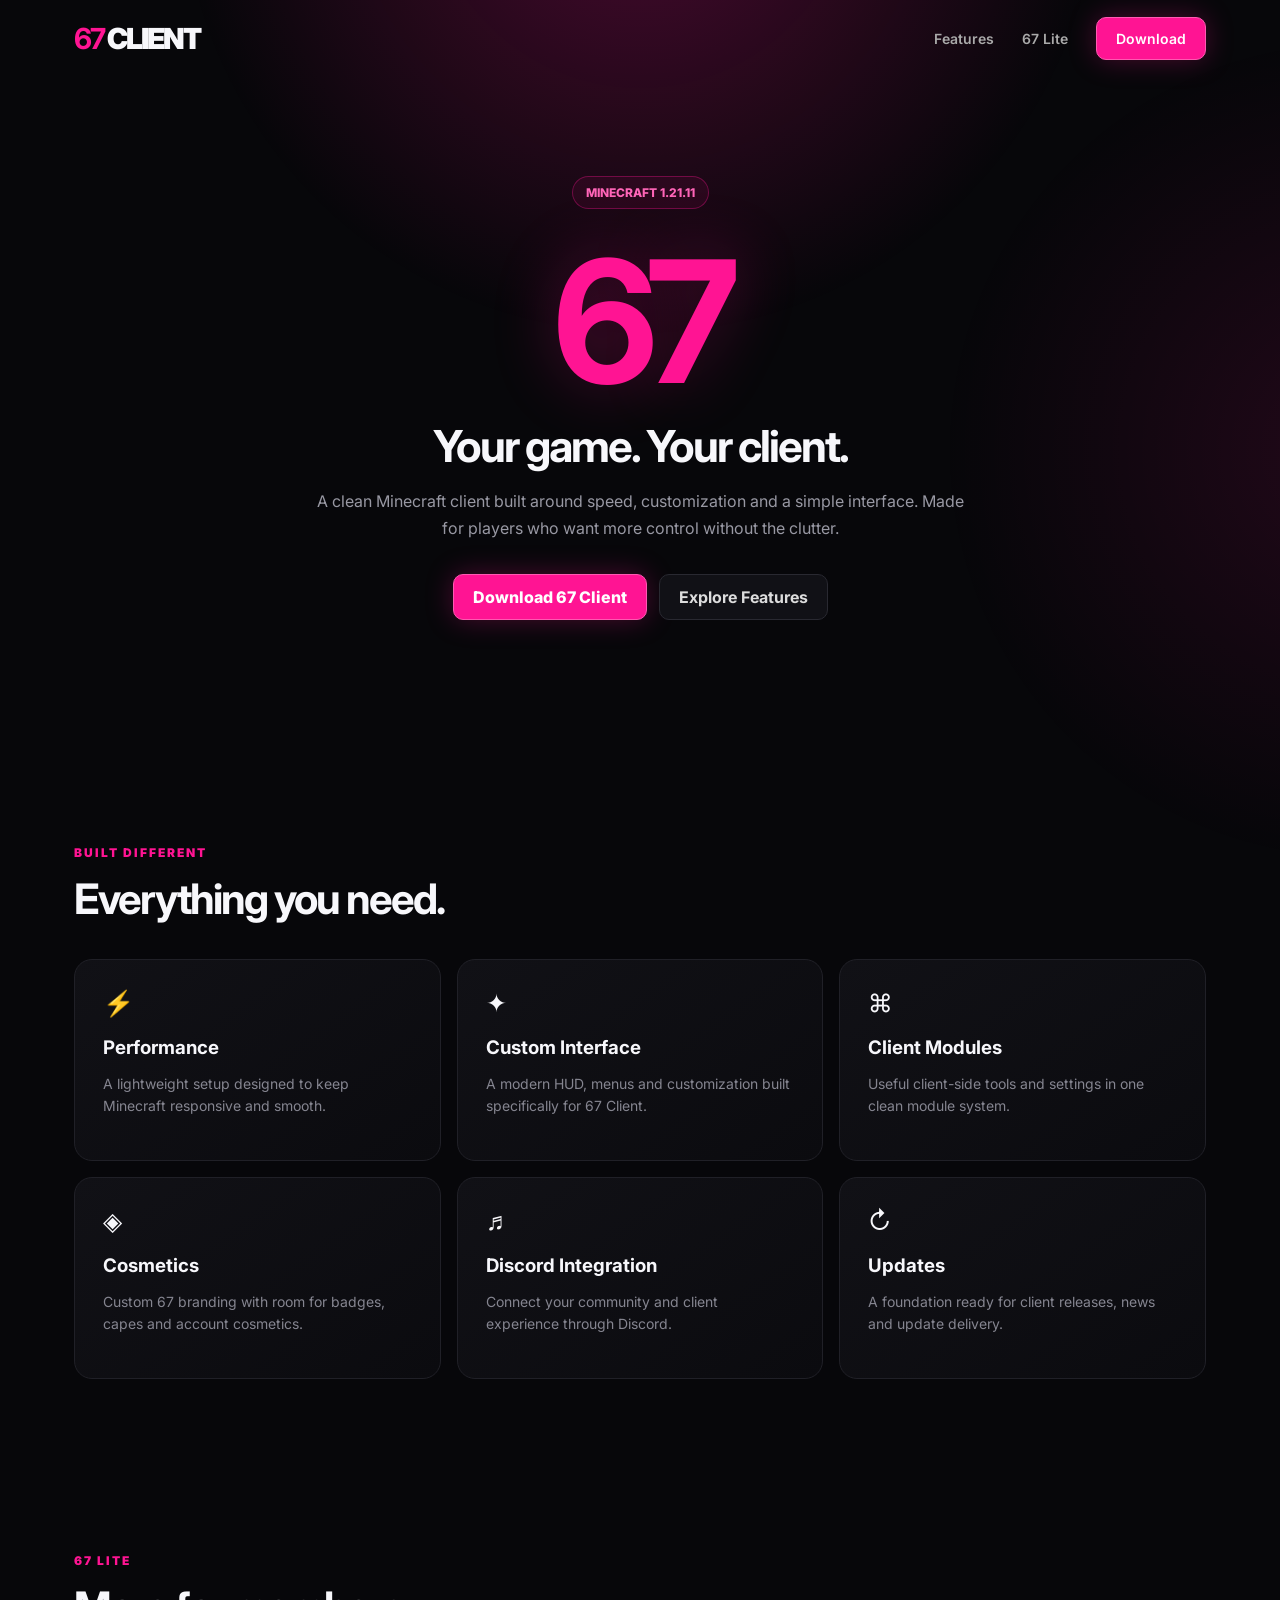
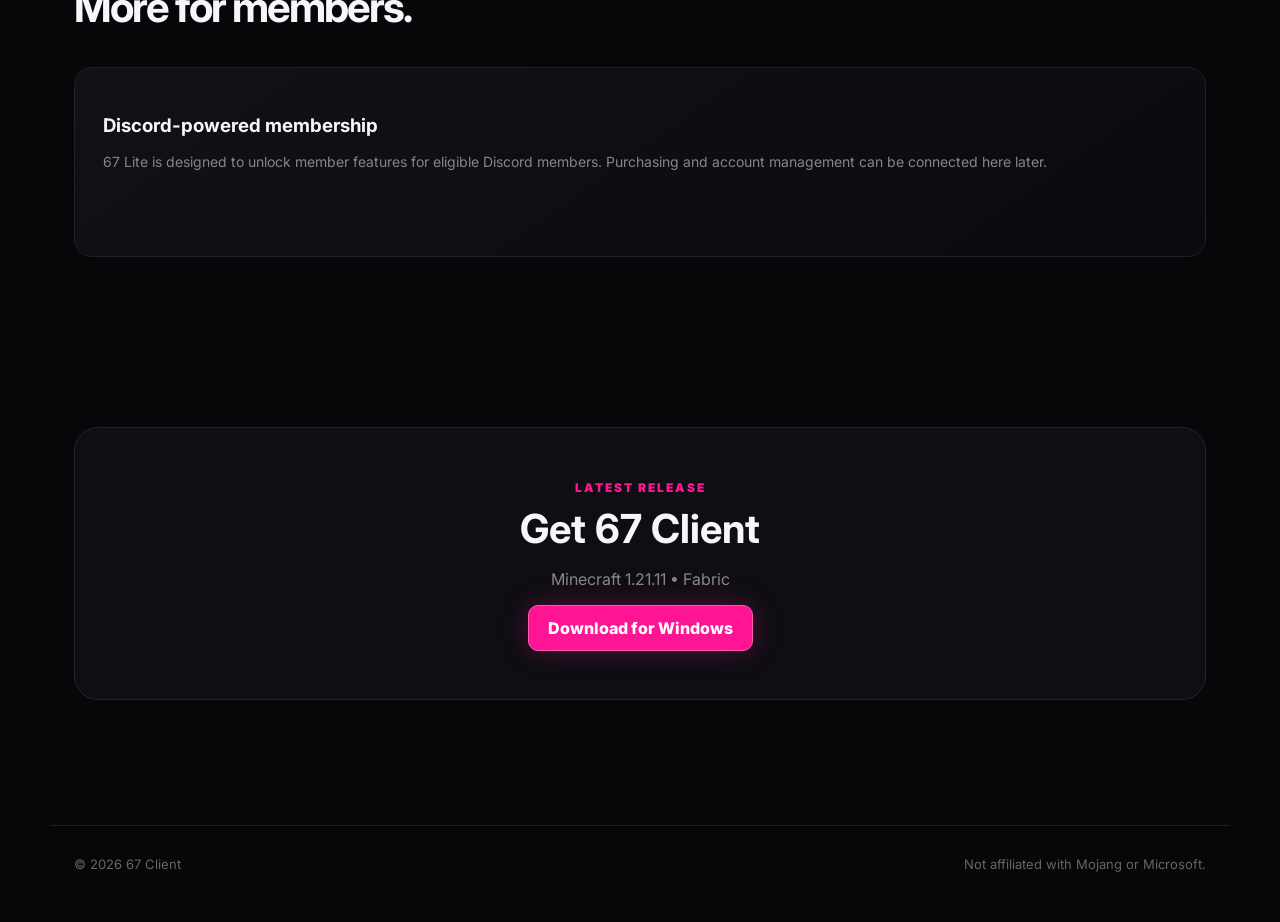
==== commit 01be9573: "Update index.html" ====
--- a/index.html
+++ b/index.html
@@ -1 +1,51 @@
-<html><body style='margin:0;background:#07101d;color:white;font-family:Arial'><nav style='display:flex;justify-content:space-between;padding:20px;background:#0b1528'><div><img src='[data-uri]' style='height:50px;vertical-align:middle'> <b>NotDonutSMP</b></div><div><a href='store.html' style='color:white'>Store</a></div></nav><section style='padding:80px'><h1 style='font-size:64px'>Welcome to <span style='color:#4da3ff'>NotDonutSMP</span></h1><p>Modern blue themed homepage.</p><button onclick="navigator.clipboard.writeText('play.notdonutsmp.com');alert('Copied!')">Copy IP</button></section></body></html>
+<!doctype html>
+<html lang="en">
+<head>
+<meta charset="utf-8"><meta name="viewport" content="width=device-width,initial-scale=1">
+<title>67 Client — Minecraft 1.21.11</title>
+<meta name="description" content="67 Client — a fast, clean Minecraft client.">
+<style>
+@import url('https://fonts.googleapis.com/css2?family=Inter:wght@400;500;600;700;800;900&display=swap');
+*{box-sizing:border-box}html{scroll-behavior:smooth}body{margin:0;background:#07070a;color:#f7f7fb;font-family:Inter,Arial,sans-serif;overflow-x:hidden}
+body:before{content:"";position:fixed;inset:-30%;background:radial-gradient(circle at 50% 10%,#ff149344 0,transparent 28%),radial-gradient(circle at 85% 50%,#ff14931c 0,transparent 22%);pointer-events:none}
+nav{height:76px;display:flex;align-items:center;justify-content:space-between;max-width:1180px;margin:auto;padding:0 24px;position:relative;z-index:2}
+.brand{font-size:29px;font-weight:900;letter-spacing:-2px}.brand b{color:#ff1493}.links{display:flex;gap:28px;align-items:center}.links a{color:#aaa;text-decoration:none;font-size:14px;font-weight:600}.links a:hover{color:#fff}
+.btn{display:inline-flex;align-items:center;justify-content:center;background:#ff1493;color:#fff!important;padding:12px 19px;border-radius:10px;text-decoration:none;font-weight:800;box-shadow:0 0 28px #ff149344;border:1px solid #ff5ab2}
+.hero{min-height:680px;max-width:1180px;margin:auto;padding:100px 24px 60px;text-align:center;position:relative}
+.pill{display:inline-block;border:1px solid #ff149355;background:#ff149312;color:#ff65b8;padding:8px 13px;border-radius:999px;font-size:12px;font-weight:800}
+h1{font-size:clamp(72px,14vw,170px);line-height:.8;margin:44px 0 30px;letter-spacing:-12px;color:#ff1493;text-shadow:0 0 65px #ff14934d}
+.hero h2{font-size:clamp(25px,4vw,44px);margin:0 0 15px;letter-spacing:-2px}.hero p{color:#9898a3;max-width:650px;margin:0 auto 32px;line-height:1.7}
+.actions{display:flex;gap:12px;justify-content:center;flex-wrap:wrap}.ghost{padding:12px 19px;border-radius:10px;border:1px solid #292931;color:#ddd;text-decoration:none;font-weight:700;background:#111116}
+section{max-width:1180px;margin:auto;padding:85px 24px}.eyebrow{color:#ff1493;text-transform:uppercase;font-size:12px;font-weight:900;letter-spacing:2px}.section-title{font-size:42px;letter-spacing:-2px;margin:12px 0 35px}
+.grid{display:grid;grid-template-columns:repeat(3,1fr);gap:16px}.card{background:linear-gradient(145deg,#111116,#0b0b0f);border:1px solid #202027;border-radius:18px;padding:28px;min-height:190px}.card:hover{border-color:#ff149377;transform:translateY(-2px);transition:.2s}.icon{font-size:25px}.card h3{margin:18px 0 8px}.card p{color:#858590;line-height:1.6;font-size:14px}
+.download{background:#0e0e13;border:1px solid #24242c;border-radius:24px;padding:48px;text-align:center}.download h2{font-size:40px;margin:8px}.download p{color:#888}
+footer{max-width:1180px;margin:40px auto 0;border-top:1px solid #1d1d23;padding:30px 24px 50px;color:#666;display:flex;justify-content:space-between;font-size:13px}
+@media(max-width:750px){.links a:not(.btn){display:none}.grid{grid-template-columns:1fr}.hero{padding-top:70px}h1{letter-spacing:-7px}.download{padding:30px 18px}}
+</style>
+</head>
+<body>
+<nav><div class="brand"><b>67</b> CLIENT</div><div class="links"><a href="#features">Features</a><a href="#lite">67 Lite</a><a href="#download" class="btn">Download</a></div></nav>
+<main>
+<div class="hero">
+<span class="pill">MINECRAFT 1.21.11</span>
+<h1>67</h1>
+<h2>Your game. Your client.</h2>
+<p>A clean Minecraft client built around speed, customization and a simple interface. Made for players who want more control without the clutter.</p>
+<div class="actions"><a class="btn" href="#download">Download 67 Client</a><a class="ghost" href="#features">Explore Features</a></div>
+</div>
+<section id="features"><span class="eyebrow">Built different</span><h2 class="section-title">Everything you need.</h2>
+<div class="grid">
+<div class="card"><div class="icon">⚡</div><h3>Performance</h3><p>A lightweight setup designed to keep Minecraft responsive and smooth.</p></div>
+<div class="card"><div class="icon">✦</div><h3>Custom Interface</h3><p>A modern HUD, menus and customization built specifically for 67 Client.</p></div>
+<div class="card"><div class="icon">⌘</div><h3>Client Modules</h3><p>Useful client-side tools and settings in one clean module system.</p></div>
+<div class="card"><div class="icon">◈</div><h3>Cosmetics</h3><p>Custom 67 branding with room for badges, capes and account cosmetics.</p></div>
+<div class="card"><div class="icon">♬</div><h3>Discord Integration</h3><p>Connect your community and client experience through Discord.</p></div>
+<div class="card"><div class="icon">↻</div><h3>Updates</h3><p>A foundation ready for client releases, news and update delivery.</p></div>
+</div></section>
+<section id="lite"><span class="eyebrow">67 Lite</span><h2 class="section-title">More for members.</h2>
+<div class="card"><h3>Discord-powered membership</h3><p>67 Lite is designed to unlock member features for eligible Discord members. Purchasing and account management can be connected here later.</p></div>
+</section>
+<section id="download"><div class="download"><span class="eyebrow">Latest release</span><h2>Get 67 Client</h2><p>Minecraft 1.21.11 • Fabric</p><a class="btn" href="#" onclick="alert('Add your client download URL here.');return false">Download for Windows</a></div></section>
+</main>
+<footer><span>© 2026 67 Client</span><span>Not affiliated with Mojang or Microsoft.</span></footer>
+</body></html>
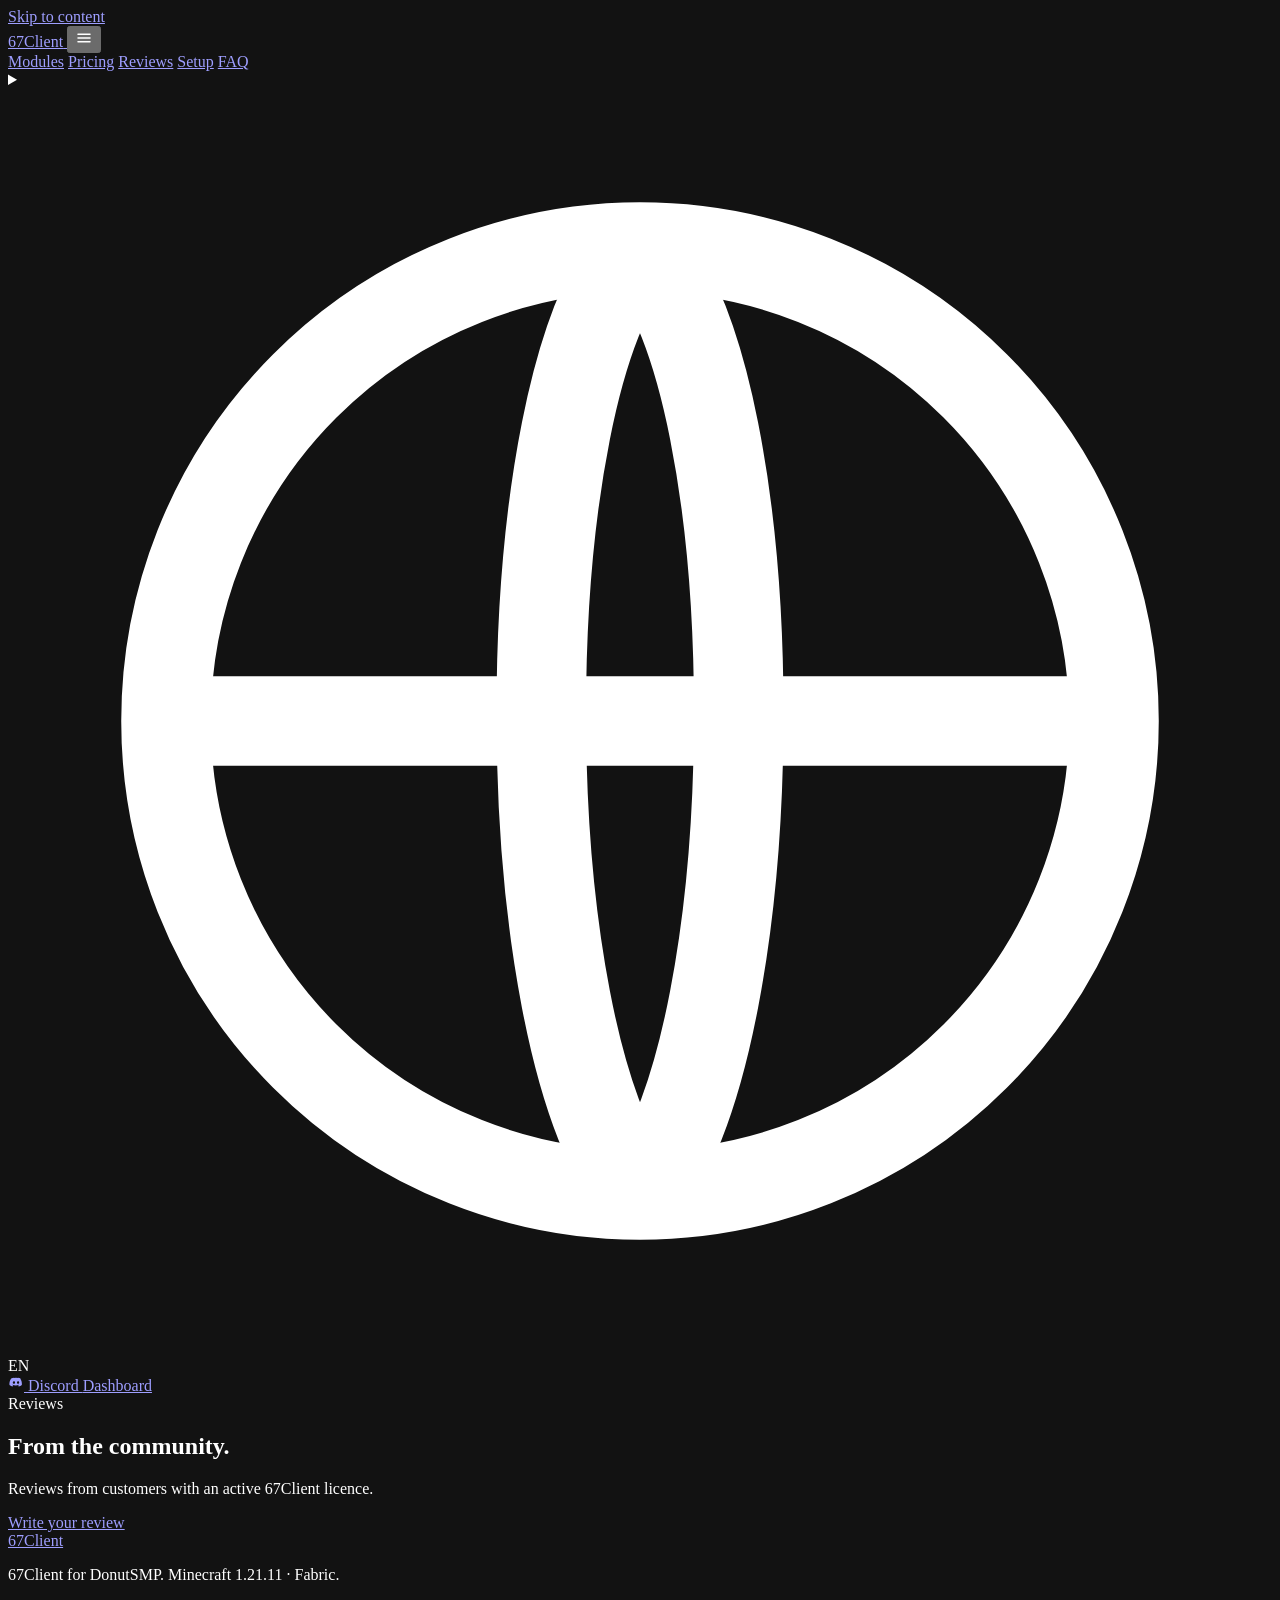
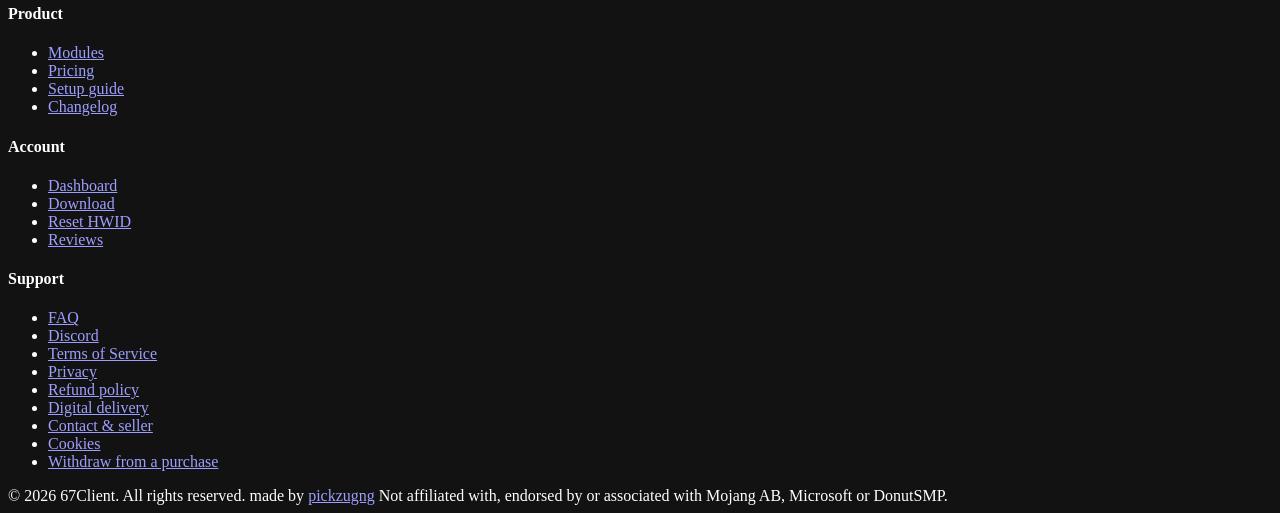
==== commit 20ef2acb: "Add files via upload" ====
--- a/index.html
+++ b/index.html
@@ -1,51 +1,149 @@
 <!doctype html>
 <html lang="en">
 <head>
-<meta charset="utf-8"><meta name="viewport" content="width=device-width,initial-scale=1">
-<title>67 Client — Minecraft 1.21.11</title>
-<meta name="description" content="67 Client — a fast, clean Minecraft client.">
-<style>
-@import url('https://fonts.googleapis.com/css2?family=Inter:wght@400;500;600;700;800;900&display=swap');
-*{box-sizing:border-box}html{scroll-behavior:smooth}body{margin:0;background:#07070a;color:#f7f7fb;font-family:Inter,Arial,sans-serif;overflow-x:hidden}
-body:before{content:"";position:fixed;inset:-30%;background:radial-gradient(circle at 50% 10%,#ff149344 0,transparent 28%),radial-gradient(circle at 85% 50%,#ff14931c 0,transparent 22%);pointer-events:none}
-nav{height:76px;display:flex;align-items:center;justify-content:space-between;max-width:1180px;margin:auto;padding:0 24px;position:relative;z-index:2}
-.brand{font-size:29px;font-weight:900;letter-spacing:-2px}.brand b{color:#ff1493}.links{display:flex;gap:28px;align-items:center}.links a{color:#aaa;text-decoration:none;font-size:14px;font-weight:600}.links a:hover{color:#fff}
-.btn{display:inline-flex;align-items:center;justify-content:center;background:#ff1493;color:#fff!important;padding:12px 19px;border-radius:10px;text-decoration:none;font-weight:800;box-shadow:0 0 28px #ff149344;border:1px solid #ff5ab2}
-.hero{min-height:680px;max-width:1180px;margin:auto;padding:100px 24px 60px;text-align:center;position:relative}
-.pill{display:inline-block;border:1px solid #ff149355;background:#ff149312;color:#ff65b8;padding:8px 13px;border-radius:999px;font-size:12px;font-weight:800}
-h1{font-size:clamp(72px,14vw,170px);line-height:.8;margin:44px 0 30px;letter-spacing:-12px;color:#ff1493;text-shadow:0 0 65px #ff14934d}
-.hero h2{font-size:clamp(25px,4vw,44px);margin:0 0 15px;letter-spacing:-2px}.hero p{color:#9898a3;max-width:650px;margin:0 auto 32px;line-height:1.7}
-.actions{display:flex;gap:12px;justify-content:center;flex-wrap:wrap}.ghost{padding:12px 19px;border-radius:10px;border:1px solid #292931;color:#ddd;text-decoration:none;font-weight:700;background:#111116}
-section{max-width:1180px;margin:auto;padding:85px 24px}.eyebrow{color:#ff1493;text-transform:uppercase;font-size:12px;font-weight:900;letter-spacing:2px}.section-title{font-size:42px;letter-spacing:-2px;margin:12px 0 35px}
-.grid{display:grid;grid-template-columns:repeat(3,1fr);gap:16px}.card{background:linear-gradient(145deg,#111116,#0b0b0f);border:1px solid #202027;border-radius:18px;padding:28px;min-height:190px}.card:hover{border-color:#ff149377;transform:translateY(-2px);transition:.2s}.icon{font-size:25px}.card h3{margin:18px 0 8px}.card p{color:#858590;line-height:1.6;font-size:14px}
-.download{background:#0e0e13;border:1px solid #24242c;border-radius:24px;padding:48px;text-align:center}.download h2{font-size:40px;margin:8px}.download p{color:#888}
-footer{max-width:1180px;margin:40px auto 0;border-top:1px solid #1d1d23;padding:30px 24px 50px;color:#666;display:flex;justify-content:space-between;font-size:13px}
-@media(max-width:750px){.links a:not(.btn){display:none}.grid{grid-template-columns:1fr}.hero{padding-top:70px}h1{letter-spacing:-7px}.download{padding:30px 18px}}
-</style>
+  <title>Reviews — 67Client</title>
+  <meta name="description" content="Reviews written by verified 67Client licence holders. Only customers with an active licence can post." />
+  <meta property="og:title" content="67Client reviews" />
+  <meta property="og:description" content="Written by verified licence holders only." />
+  <meta charset="utf-8" />
+<meta name="viewport" content="width=device-width, initial-scale=1" />
+<meta name="theme-color" content="#0a0810" />
+<meta name="color-scheme" content="dark" />
+<meta property="og:site_name" content="67Client" />
+<meta property="og:type" content="website" />
+<meta property="og:image" content="https://67clientofficial.com/assets/img/og.svg" />
+<meta name="twitter:card" content="summary_large_image" />
+<link rel="icon" href="/assets/img/logo-67-transparent.png" />
+<link rel="stylesheet" href="/assets/css/site.css?v=632897fd838d" />
+<link rel="stylesheet" href="/assets/css/storefront.css?v=535d56ad9382" />
+
 </head>
 <body>
-<nav><div class="brand"><b>67</b> CLIENT</div><div class="links"><a href="#features">Features</a><a href="#lite">67 Lite</a><a href="#download" class="btn">Download</a></div></nav>
-<main>
-<div class="hero">
-<span class="pill">MINECRAFT 1.21.11</span>
-<h1>67</h1>
-<h2>Your game. Your client.</h2>
-<p>A clean Minecraft client built around speed, customization and a simple interface. Made for players who want more control without the clutter.</p>
-<div class="actions"><a class="btn" href="#download">Download 67 Client</a><a class="ghost" href="#features">Explore Features</a></div>
-</div>
-<section id="features"><span class="eyebrow">Built different</span><h2 class="section-title">Everything you need.</h2>
-<div class="grid">
-<div class="card"><div class="icon">⚡</div><h3>Performance</h3><p>A lightweight setup designed to keep Minecraft responsive and smooth.</p></div>
-<div class="card"><div class="icon">✦</div><h3>Custom Interface</h3><p>A modern HUD, menus and customization built specifically for 67 Client.</p></div>
-<div class="card"><div class="icon">⌘</div><h3>Client Modules</h3><p>Useful client-side tools and settings in one clean module system.</p></div>
-<div class="card"><div class="icon">◈</div><h3>Cosmetics</h3><p>Custom 67 branding with room for badges, capes and account cosmetics.</p></div>
-<div class="card"><div class="icon">♬</div><h3>Discord Integration</h3><p>Connect your community and client experience through Discord.</p></div>
-<div class="card"><div class="icon">↻</div><h3>Updates</h3><p>A foundation ready for client releases, news and update delivery.</p></div>
-</div></section>
-<section id="lite"><span class="eyebrow">67 Lite</span><h2 class="section-title">More for members.</h2>
-<div class="card"><h3>Discord-powered membership</h3><p>67 Lite is designed to unlock member features for eligible Discord members. Purchasing and account management can be connected here later.</p></div>
-</section>
-<section id="download"><div class="download"><span class="eyebrow">Latest release</span><h2>Get 67 Client</h2><p>Minecraft 1.21.11 • Fabric</p><a class="btn" href="#" onclick="alert('Add your client download URL here.');return false">Download for Windows</a></div></section>
+<a class="skip-link" href="#main">Skip to content</a>
+<header class="nav" id="nav">
+  <div class="container nav__inner">
+    <a class="brand" href="/" aria-label="67Client">
+      <span class="brand__mark" aria-hidden="true"></span>
+      <span>67Client</span>
+    </a>
+
+    <button class="nav__toggle" id="navToggle" aria-label="Menu" aria-expanded="false" aria-controls="navLinks">
+      <svg width="18" height="18" viewBox="0 0 24 24" fill="none" stroke="currentColor" stroke-width="2"
+           stroke-linecap="round" aria-hidden="true">
+        <path d="M4 7h16M4 12h16M4 17h16" />
+      </svg>
+    </button>
+
+    <nav class="nav__links" id="navLinks" aria-label="Main">
+      <a class="nav__link" href="/modules">Modules</a>
+      <a class="nav__link" href="/pricing">Pricing</a>
+      <a class="nav__link" href="/reviews">Reviews</a>
+      <a class="nav__link" href="/setup">Setup</a>
+      <a class="nav__link" href="/faq">FAQ</a>
+    </nav>
+
+    <div class="nav__actions">
+      <details class="lang" id="langMenu">
+        <summary class="lang__button" aria-label="Language">
+          <svg viewBox="0 0 24 24" fill="none" stroke="currentColor" stroke-width="1.7" aria-hidden="true">
+            <circle cx="12" cy="12" r="9" />
+            <path d="M3 12h18M12 3c2.5 2.6 2.5 15 0 18M12 3c-2.5 2.6-2.5 15 0 18" />
+          </svg>
+          <span class="lang__current">EN</span>
+        </summary>
+        <div class="lang__menu"><a class="lang__opt is-active" href="/lang/en" hreflang="en" lang="en" data-lang-option><span class="lang__code">EN</span>English</a><a class="lang__opt" href="/lang/de" hreflang="de" lang="de" data-lang-option><span class="lang__code">DE</span>Deutsch</a><a class="lang__opt" href="/lang/es" hreflang="es" lang="es" data-lang-option><span class="lang__code">ES</span>Español</a><a class="lang__opt" href="/lang/fr" hreflang="fr" lang="fr" data-lang-option><span class="lang__code">FR</span>Français</a><a class="lang__opt" href="/lang/it" hreflang="it" lang="it" data-lang-option><span class="lang__code">IT</span>Italiano</a><a class="lang__opt" href="/lang/nl" hreflang="nl" lang="nl" data-lang-option><span class="lang__code">NL</span>Nederlands</a><a class="lang__opt" href="/lang/pt" hreflang="pt" lang="pt" data-lang-option><span class="lang__code">PT</span>Português</a></div>
+      </details>
+
+      <a class="btn btn--ghost btn--sm nav__discord" href="https://discord.gg/67client" data-needs-invite target="_blank" rel="noopener noreferrer">
+        <svg width="16" height="16" viewBox="0 0 24 24" fill="currentColor" aria-hidden="true">
+          <path d="M19.3 5.3A16.9 16.9 0 0 0 15 4l-.3.5c1.4.3 2.6.9 3.7 1.6a12.6 12.6 0 0 0-12.8 0c1.1-.7 2.4-1.3 3.8-1.6L9 4c-1.5.2-3 .6-4.3 1.3C2.5 8.6 1.9 11.9 2.2 15c1.6 1.2 3.2 1.9 4.7 2.4l1-1.6c-.6-.2-1.2-.5-1.7-.9l.4-.3c3.2 1.5 6.7 1.5 9.9 0l.4.3c-.5.4-1.1.7-1.8.9l1 1.6c1.6-.5 3.1-1.2 4.7-2.4.4-3.6-.6-6.9-2.5-9.7ZM8.9 13.3c-.9 0-1.7-.9-1.7-1.9s.8-1.9 1.7-1.9 1.7.8 1.7 1.9-.7 1.9-1.7 1.9Zm6.2 0c-.9 0-1.7-.9-1.7-1.9s.8-1.9 1.7-1.9 1.7.8 1.7 1.9-.7 1.9-1.7 1.9Z"/>
+        </svg>
+        Discord
+      </a>
+      <a class="btn btn--primary btn--sm" href="https://67-client-api.gangwarz2roblox.workers.dev/auth/discord" data-account-link
+         data-label-dashboard="Dashboard" data-label-signin="Sign in">Dashboard</a>
+    </div>
+  </div>
+</header>
+
+
+<main id="main">
+  <section class="section">
+    <div class="container">
+      <div class="section-head section-head--center">
+        <span class="eyebrow">Reviews</span>
+        <h2>From the community.</h2>
+        <p>Reviews from customers with an active 67Client licence.</p>
+        <div class="row mt-2" style="justify-content:center" data-review-summary></div>
+      </div>
+
+      <div class="reviews" data-reviews data-limit="60"></div>
+
+      <div class="center mt-4">
+        <a class="btn btn--primary" href="/dashboard#reviews">Write your review</a>
+      </div>
+    </div>
+  </section>
 </main>
-<footer><span>© 2026 67 Client</span><span>Not affiliated with Mojang or Microsoft.</span></footer>
-</body></html>
+
+<footer class="footer">
+  <div class="container">
+    <div class="footer__grid">
+      <div class="footer__about">
+        <a class="brand" href="/" aria-label="67Client">
+          <span class="brand__mark" aria-hidden="true"></span>
+          <span>67Client</span>
+        </a>
+        <p>67Client for DonutSMP. Minecraft 1.21.11 · Fabric.</p>
+      </div>
+
+      <div>
+        <h4>Product</h4>
+        <ul>
+          <li><a href="/modules">Modules</a></li>
+          <li><a href="/pricing">Pricing</a></li>
+          <li><a href="/setup">Setup guide</a></li>
+          <li><a href="/changelog">Changelog</a></li>
+        </ul>
+      </div>
+
+      <div>
+        <h4>Account</h4>
+        <ul>
+          <li><a href="/dashboard">Dashboard</a></li>
+          <li><a href="/dashboard#download">Download</a></li>
+          <li><a href="/dashboard#machine">Reset HWID</a></li>
+          <li><a href="/reviews">Reviews</a></li>
+        </ul>
+      </div>
+
+      <div>
+        <h4>Support</h4>
+        <ul>
+          <li><a href="/faq">FAQ</a></li>
+          <li><a href="https://discord.gg/67client" data-needs-invite target="_blank" rel="noopener noreferrer">Discord</a></li>
+          <li><a href="/terms">Terms of Service</a></li>
+          <li><a href="/privacy">Privacy</a></li>
+          <li><a href="/refunds">Refund policy</a></li>
+          <li><a href="/delivery">Digital delivery</a></li>
+          <li><a href="/contact">Contact &amp; seller</a></li>
+          <li><a href="/cookies">Cookies</a></li>
+          <li><a href="/withdraw">Withdraw from a purchase</a></li>
+        </ul>
+      </div>
+    </div>
+
+    <div class="footer__bottom">
+      <span>&copy; 2026 67Client. All rights reserved.</span>
+      <span class="footer__credit">made by <a href="https://pickzugng.dev" target="_blank" rel="noopener noreferrer">pickzugng</a></span>
+      <span class="footer__disclaimer">Not affiliated with, endorsed by or associated with Mojang AB, Microsoft or DonutSMP.</span>
+    </div>
+  </div>
+</footer>
+
+<div class="toasts" id="toasts" aria-live="polite" aria-atomic="false"></div>
+
+<script src="/assets/js/api.js?v=be497e03902e"></script>
+<script src="/assets/js/site.js?v=17141752f939"></script>
+</body>
+</html>
